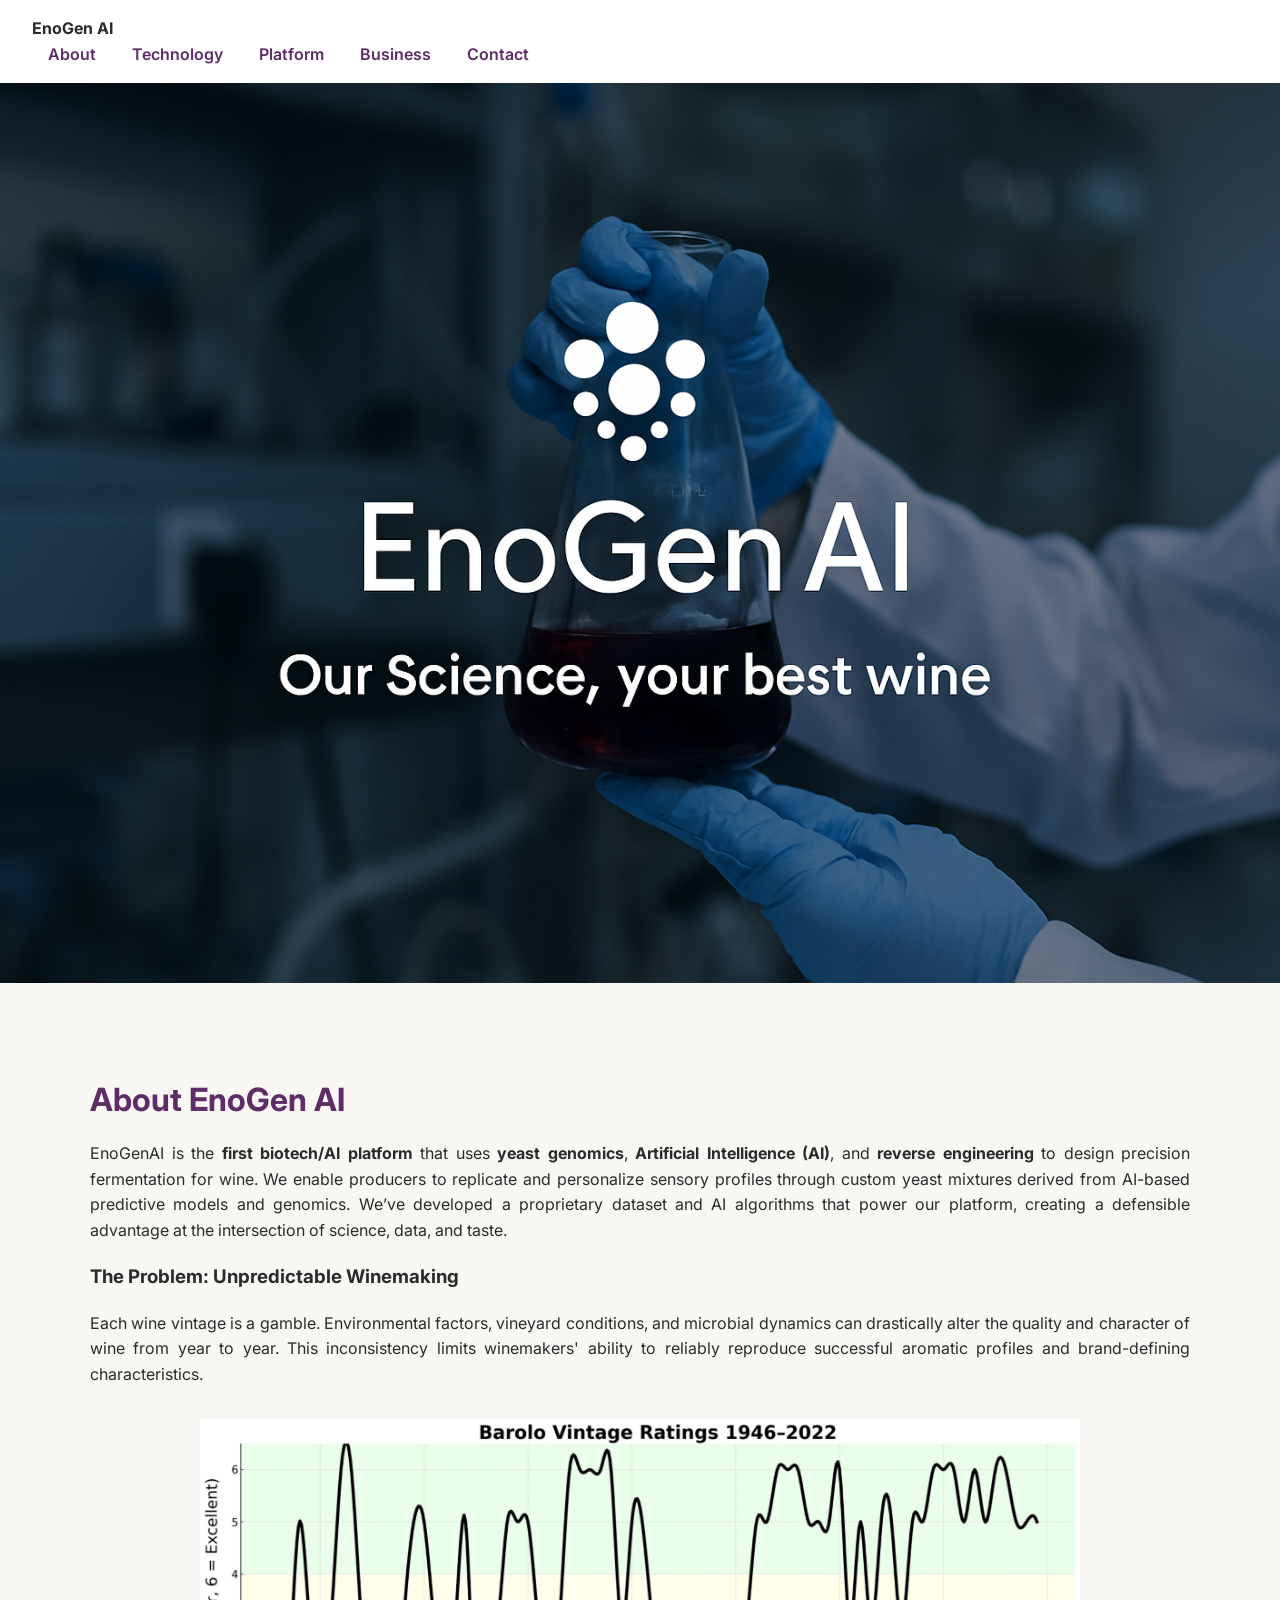
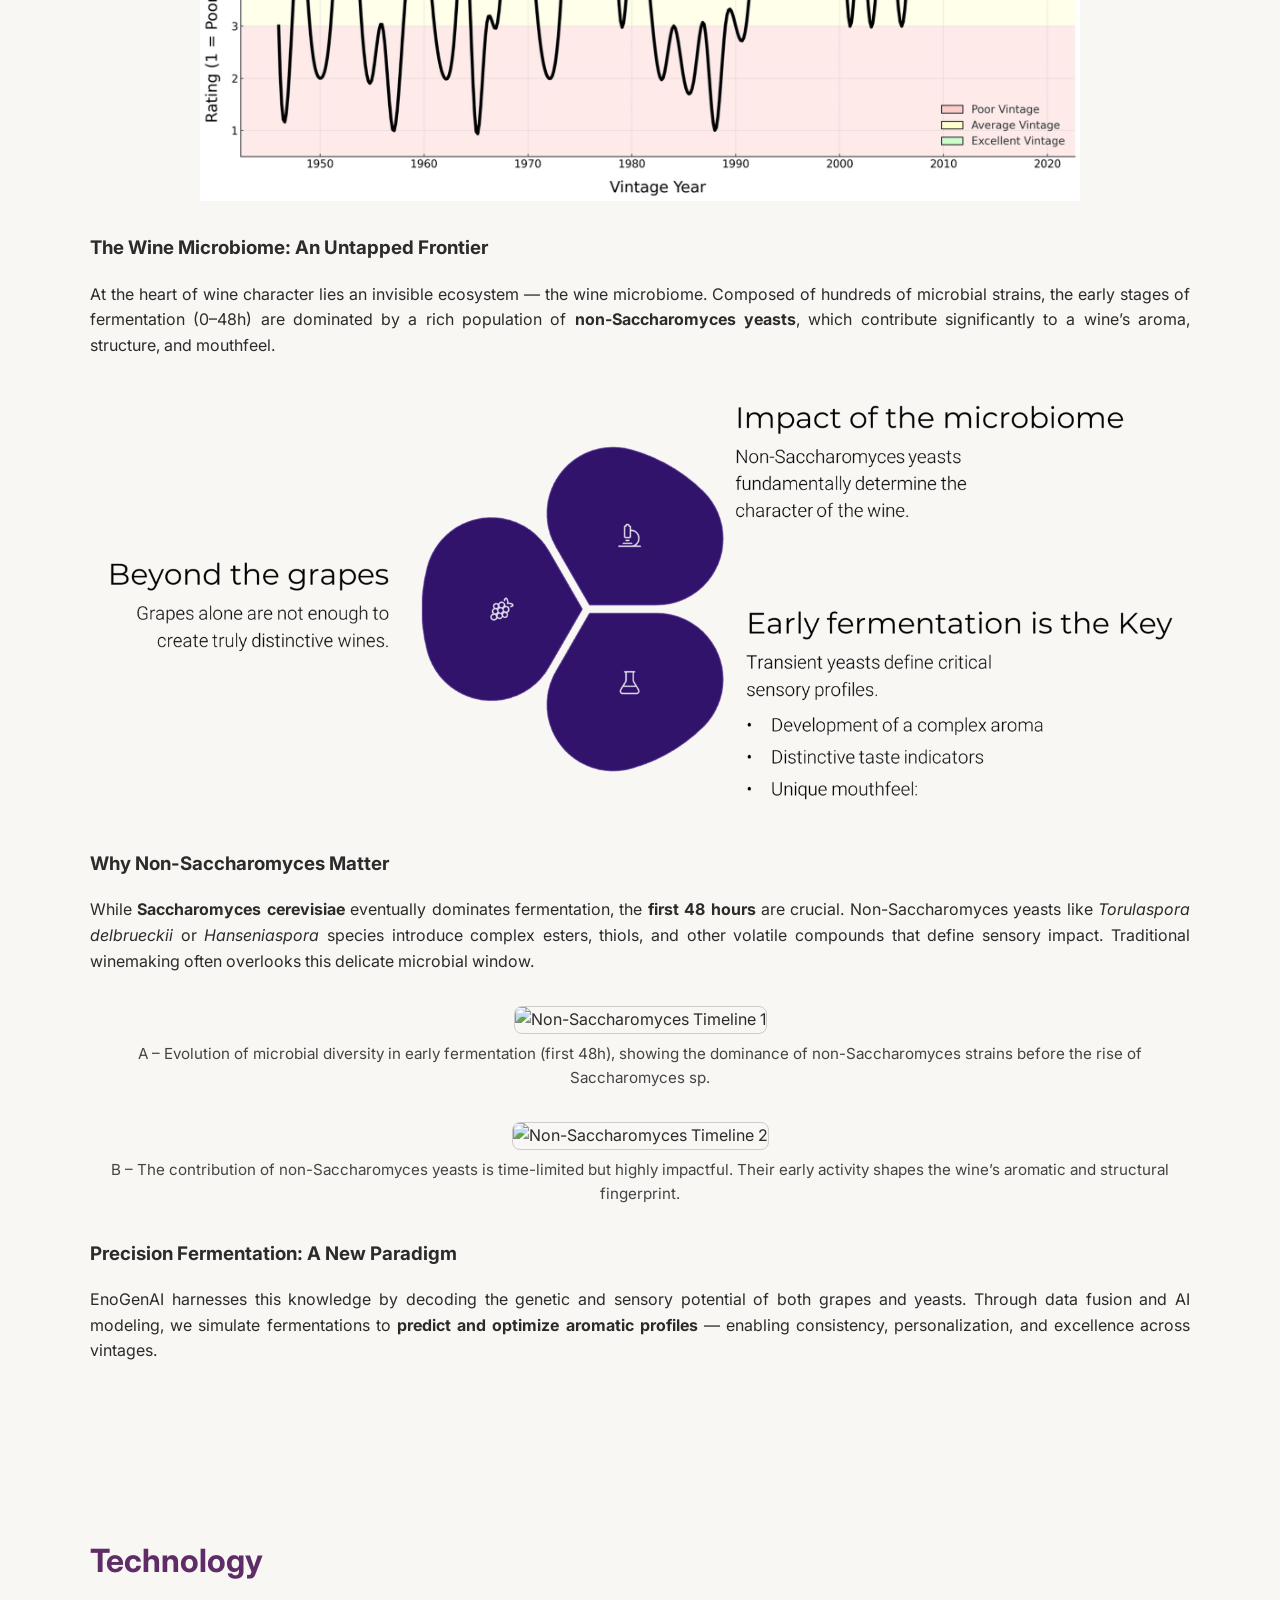
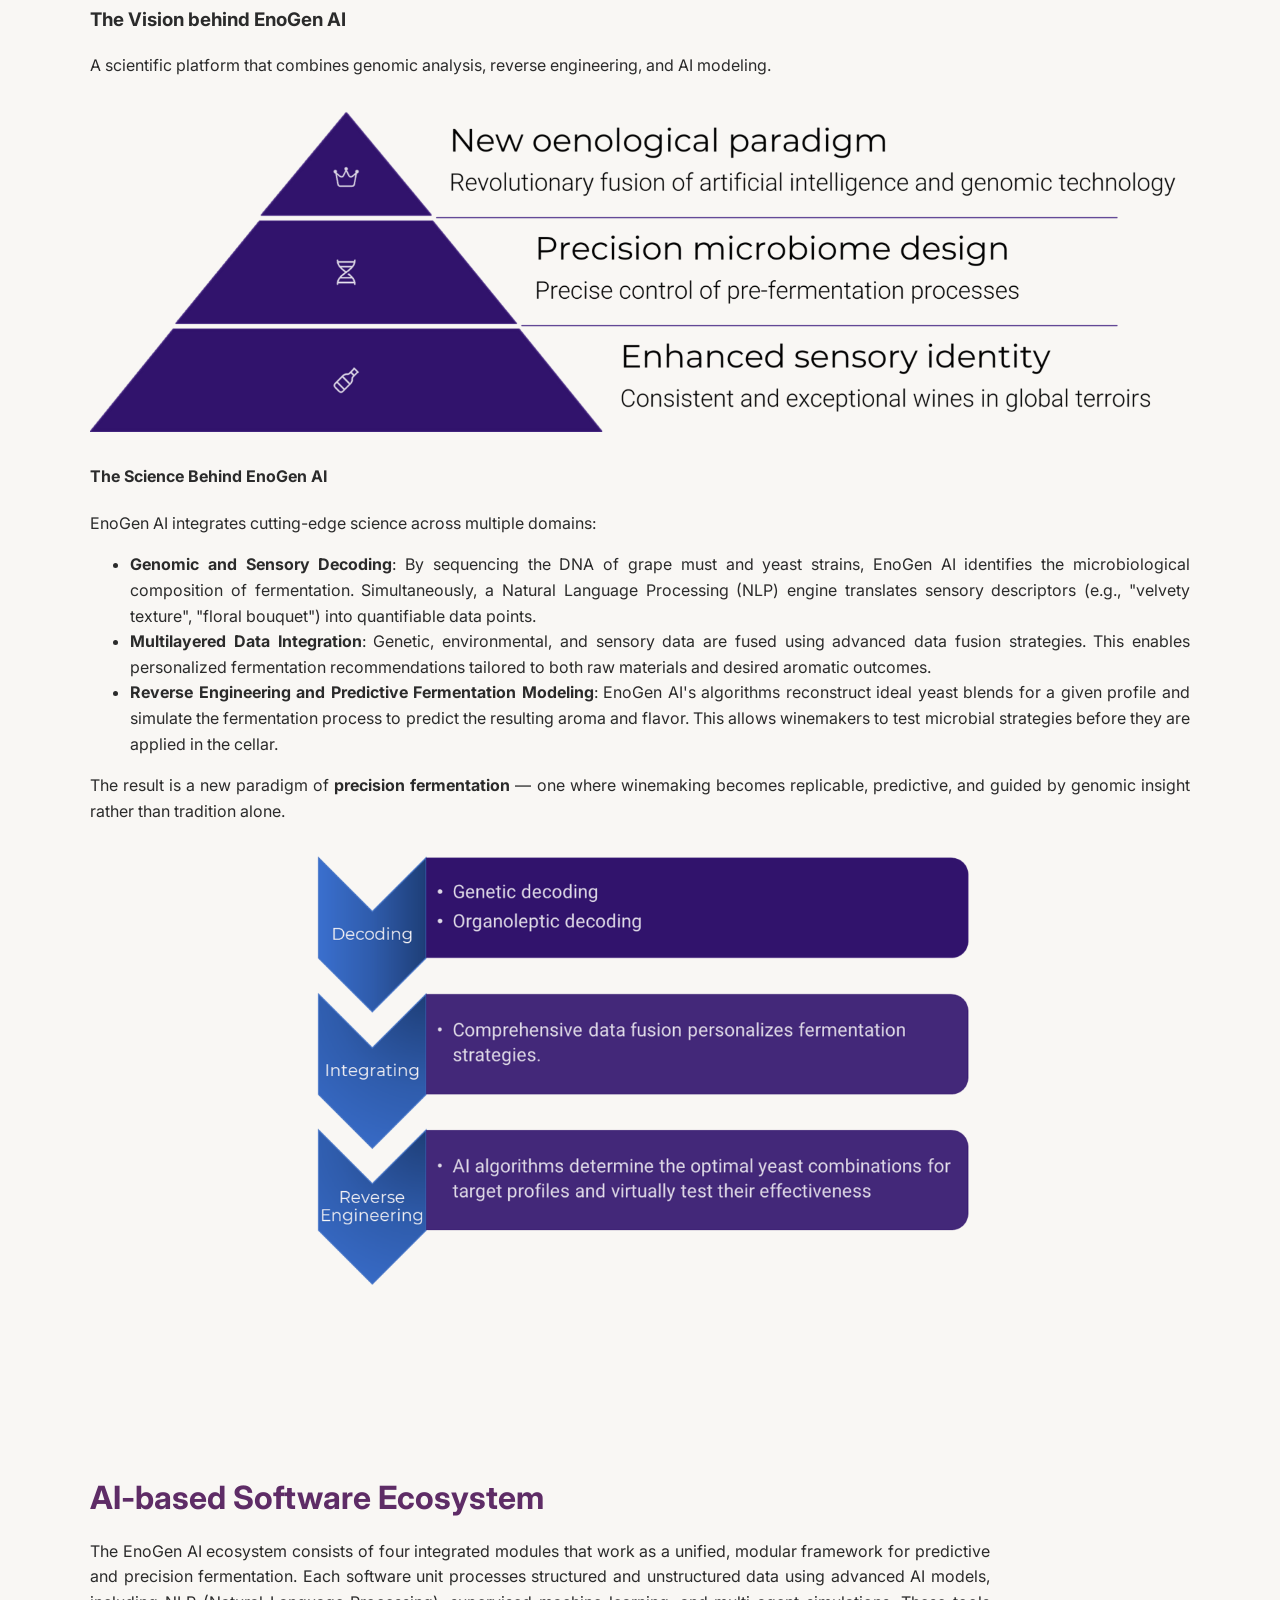
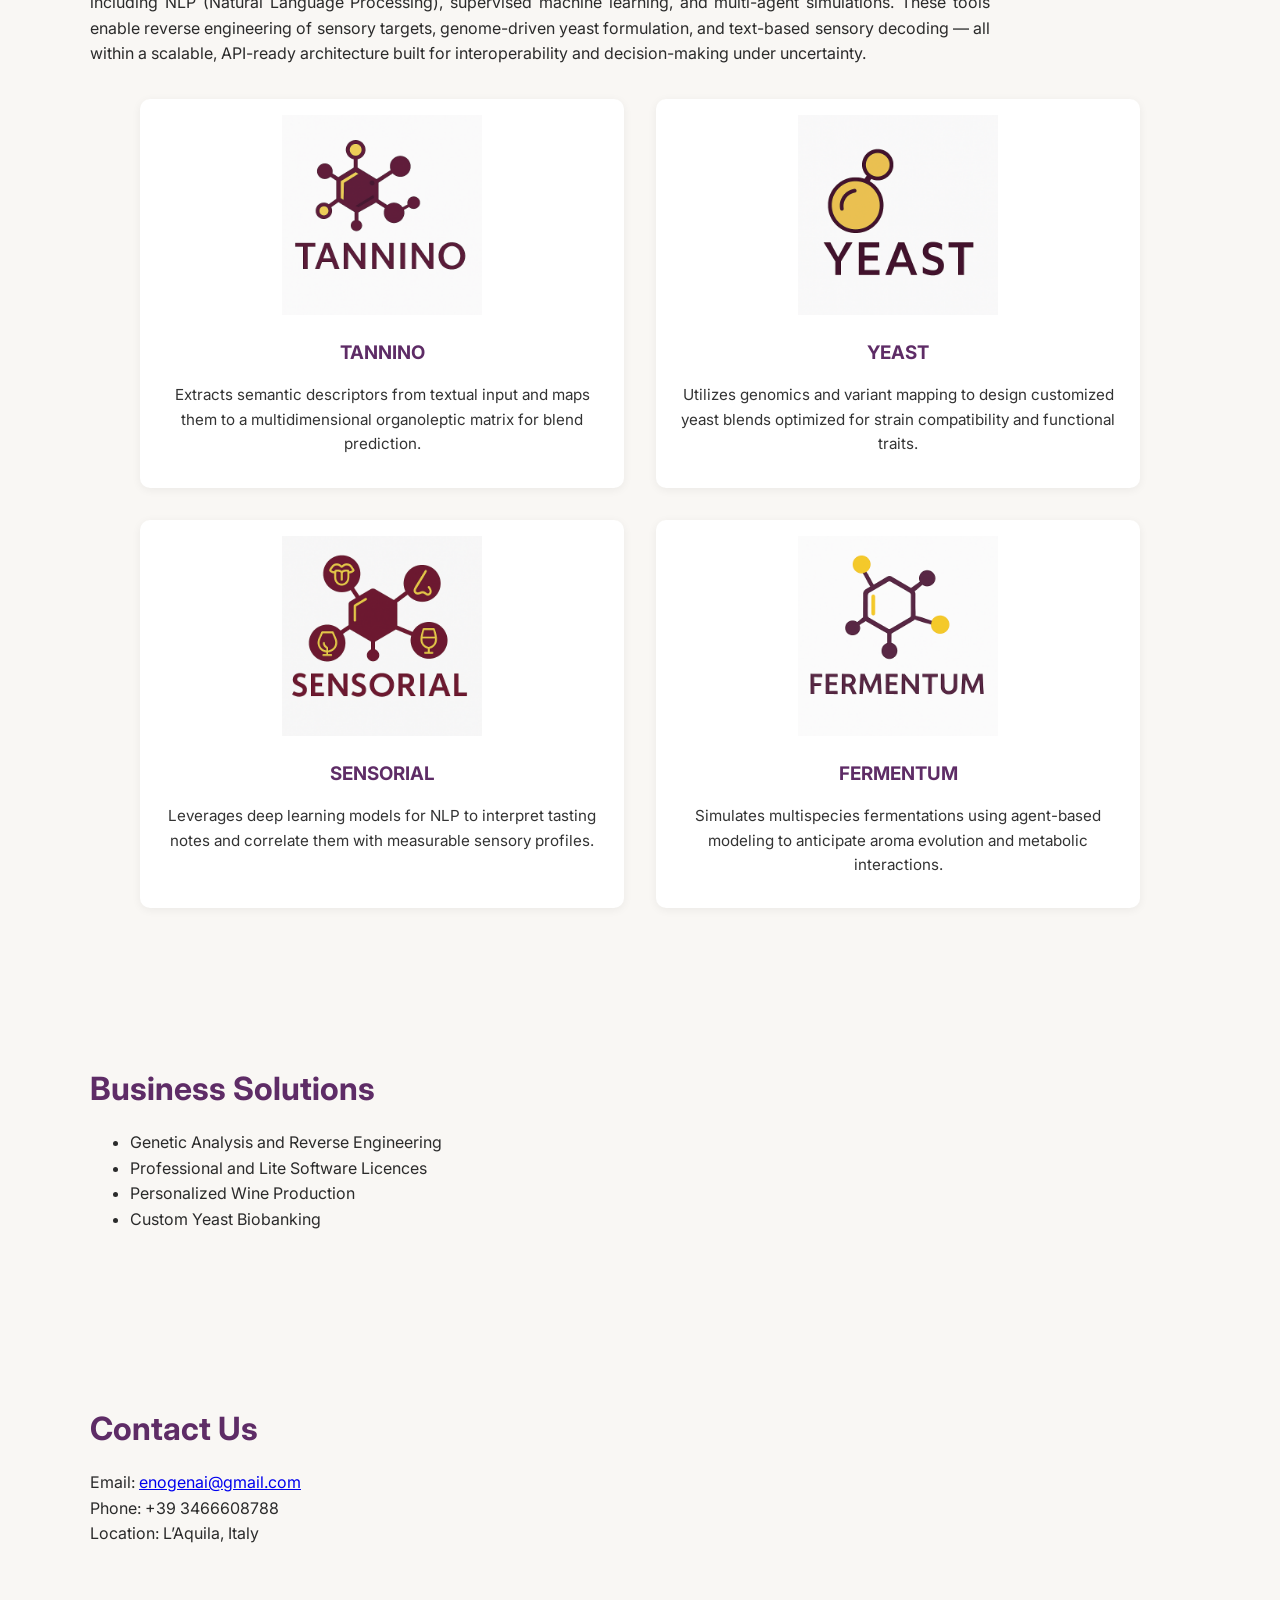
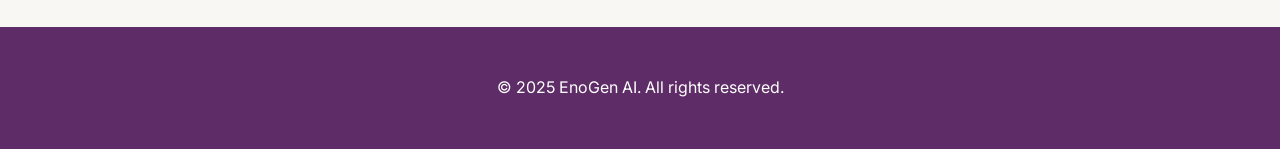
==== index.html @ c8989ac8 "Update index.html" ====
<!DOCTYPE html>
<html lang="en">
<head>
  <meta charset="UTF-8" />
  <meta name="viewport" content="width=device-width, initial-scale=1.0"/>
  <title>EnoGen AI</title>
  <link href="https://fonts.googleapis.com/css2?family=Inter:wght@400;600;800&display=swap" rel="stylesheet">
  <style>
    html {
      scroll-behavior: smooth;
    }
    body {
      font-family: 'Inter', sans-serif;
      margin: 0;
      background: #f9f7f4;
      color: #2b2b2b;
      line-height: 1.6;
    }
    nav {
      background: #fff;
      padding: 1rem 2rem;
      display: flex;
      justify-content: space-between;
      flex-wrap: wrap;
      box-shadow: 0 2px 8px rgba(0,0,0,0.05);
      position: sticky;
      top: 0;
      z-index: 1000;
    }
    nav a {
      text-decoration: none;
      color: #5e2c66;
      margin: 0 1rem;
      font-weight: 600;
    }
    header {
      background: url('hero-enogen.jpg') center/cover no-repeat;
      height: 100vh;
      width: 100%;
    }
    section {
      padding: 4rem 2rem;
      max-width: 1100px;
      margin: 0 auto;
      text-align: justify;
    }
    section h2 {
      font-size: 2rem;
      margin-bottom: 1rem;
      color: #5e2c66;
    }
    footer {
      background: #5e2c66;
      color: #fff;
      padding: 2rem;
      text-align: center;
    }
    figure img:hover {
      transform: scale(1.02);
      transition: transform 0.3s ease;
      box-shadow: 0 0 12px rgba(0,0,0,0.1);
    }
    .module-card {
      padding: 1rem;
      background: #fff;
      border-radius: 10px;
      box-shadow: 0 2px 10px rgba(0,0,0,0.06);
    }
    .module-card h3 {
      margin: 0.5rem 0;
      color: #5e2c66;
    }
    .module-card p {
      font-size: 0.95rem;
      color: #333;
    }

    @media screen and (max-width: 768px) {
      nav {
        flex-direction: column;
        align-items: flex-start;
      }
      nav div {
        margin-bottom: 0.5rem;
      }
      nav a {
        display: inline-block;
        margin: 0.5rem 0.25rem;
      }
      header {
        height: 50vh !important;
        background-position: center;
      }
      section {
        padding: 2rem 1rem;
      }
      section h2 {
        font-size: 1.5rem;
      }
      .module-card img {
        width: 140px !important;
      }
      .module-card p {
        font-size: 0.9rem;
      }
    }
#menu-toggle {
  display: none;
  font-size: 1.5rem;
  background: none;
  border: none;
  cursor: pointer;
  color: #5e2c66;
}
@media screen and (max-width: 768px) {
  #menu-toggle {
    display: block;
  }
  #menu-links {
    display: none;
    flex-direction: column;
    width: 100%;
  }
  #menu-links a {
    margin: 0.5rem 0;
    padding: 0.5rem;
    text-align: right;
  }
}

</style>
</head>
<body>
  
<nav>
  <div style="display: flex; justify-content: space-between; align-items: center; width: 100%;">
    <strong>EnoGen AI</strong>
  </div>
  <div id="menu-links" class="nav-links">
    <a href="#about">About</a>
    <a href="#technology">Technology</a>
    <a href="#modules">Platform</a>
    <a href="#business">Business</a>
    <a href="#contact">Contact</a>
  </div>
  <button id="menu-toggle" aria-label="Toggle Menu">☰</button>
</nav>


  <header></header>
  <section id="about">
    <h2>About EnoGen AI</h2>
    <p>EnoGenAI is the <strong>first biotech/AI platform</strong> that uses <strong>yeast genomics</strong>, <strong>Artificial Intelligence (AI)</strong>, and <strong>reverse engineering</strong> to design precision fermentation for wine. We enable producers to replicate and personalize sensory profiles through custom yeast mixtures derived from AI-based predictive models and genomics. We’ve developed a proprietary dataset and AI algorithms that power our platform, creating a defensible advantage at the intersection of science, data, and taste.</p>

    <h3>The Problem: Unpredictable Winemaking</h3>
    <p>Each wine vintage is a gamble. Environmental factors, vineyard conditions, and microbial dynamics can drastically alter the quality and character of wine from year to year. This inconsistency limits winemakers' ability to reliably reproduce successful aromatic profiles and brand-defining characteristics.</p>
    <img src="barolo.png" alt="Barolo Vintage Ratings" style="max-width:80%; margin:2rem auto; display:block;">

    <h3>The Wine Microbiome: An Untapped Frontier</h3>
    <p>At the heart of wine character lies an invisible ecosystem — the wine microbiome. Composed of hundreds of microbial strains, the early stages of fermentation (0–48h) are dominated by a rich population of <strong>non-Saccharomyces yeasts</strong>, which contribute significantly to a wine’s aroma, structure, and mouthfeel.</p>
    <img src="microbiome.png" alt="Microbiome Components" style="max-width:100%; margin:2rem auto; display:block;">

    <h3>Why Non-Saccharomyces Matter</h3>
    <p>While <strong style="font-size: 1rem;">Saccharomyces cerevisiae</strong> eventually dominates fermentation, the <strong style="font-size: 1rem;">first 48 hours</strong> are crucial. Non-Saccharomyces yeasts like <em>Torulaspora delbrueckii</em> or <em>Hanseniaspora</em> species introduce complex esters, thiols, and other volatile compounds that define sensory impact. Traditional winemaking often overlooks this delicate microbial window.</p>

    <figure style="text-align:center; margin:2rem auto;">
      <img src="non sacc_1.png" alt="Non-Saccharomyces Timeline 1" style="max-width:100%; border: 1px solid #ccc; border-radius: 8px; cursor: pointer;" title="Click to explore microbial evolution in the first 48h of fermentation">
      <figcaption style="font-size: 0.95rem; color: #444; margin-top: 0.5rem;">
        A – Evolution of microbial diversity in early fermentation (first 48h), showing the dominance of non-Saccharomyces strains before the rise of Saccharomyces sp.
      </figcaption>
    </figure>

    <figure style="text-align:center; margin:2rem auto;">
      <img src="non sacc_2.png" alt="Non-Saccharomyces Timeline 2" style="max-width:75%; border: 1px solid #ccc; border-radius: 8px; cursor: pointer;" title="Non-Saccharomyces strains shape aroma during early fermentation">
      <figcaption style="font-size: 0.95rem; color: #444; margin-top: 0.5rem;">
        B – The contribution of non-Saccharomyces yeasts is time-limited but highly impactful. Their early activity shapes the wine’s aromatic and structural fingerprint.
      </figcaption>
    </figure>

    <h3>Precision Fermentation: A New Paradigm</h3>
    <p>EnoGenAI harnesses this knowledge by decoding the genetic and sensory potential of both grapes and yeasts. Through data fusion and AI modeling, we simulate fermentations to <strong>predict and optimize aromatic profiles</strong> — enabling consistency, personalization, and excellence across vintages.</p>
  </section>
  <section id="technology">
    <h2>Technology</h2>

    <h3>The Vision behind EnoGen AI</h3>
    <p>A scientific platform that combines genomic analysis, reverse engineering, and AI modeling.</p>
    <img src="vision.png" alt="EnoGen Vision Pyramid" style="display:block; margin:2rem auto; max-width:100%;">

    <h4>The Science Behind EnoGen AI</h4>
    <p>EnoGen AI integrates cutting-edge science across multiple domains:</p>
    <ul>
      <li><strong>Genomic and Sensory Decoding</strong>: By sequencing the DNA of grape must and yeast strains, EnoGen AI identifies the microbiological composition of fermentation. Simultaneously, a Natural Language Processing (NLP) engine translates sensory descriptors (e.g., "velvety texture", "floral bouquet") into quantifiable data points.</li>
      <li><strong>Multilayered Data Integration</strong>: Genetic, environmental, and sensory data are fused using advanced data fusion strategies. This enables personalized fermentation recommendations tailored to both raw materials and desired aromatic outcomes.</li>
      <li><strong>Reverse Engineering and Predictive Fermentation Modeling</strong>: EnoGen AI's algorithms reconstruct ideal yeast blends for a given profile and simulate the fermentation process to predict the resulting aroma and flavor. This allows winemakers to test microbial strategies before they are applied in the cellar.</li>
    </ul>
    <p>The result is a new paradigm of <strong>precision fermentation</strong> — one where winemaking becomes replicable, predictive, and guided by genomic insight rather than tradition alone.</p>
    <img src="science.png" alt="EnoGen AI Science Flow" style="display:block; margin:2rem auto; max-width:60%;">
  </section>
  <section id="modules">
    <h2>AI-based Software Ecosystem</h2>

    <p style="max-width:900px; margin-bottom: 2rem;">
      The EnoGen AI ecosystem consists of four integrated modules that work as a unified, modular framework for predictive and precision fermentation.
      Each software unit processes structured and unstructured data using advanced AI models, including NLP (Natural Language Processing), supervised machine learning,
      and multi-agent simulations. These tools enable reverse engineering of sensory targets, genome-driven yeast formulation, and text-based sensory decoding —
      all within a scalable, API-ready architecture built for interoperability and decision-making under uncertainty.
    </p>

    <div style="display: grid; grid-template-columns: repeat(2, 1fr); gap: 2rem; max-width: 1000px; margin: 0 auto; text-align: center;">
      <div class="module-card">
        <img src="tannino_logo_2.png" alt="Tannino Logo" style="width: 200px; margin-bottom: 0.5rem;">
        <h3>TANNINO</h3>
        <p>Extracts semantic descriptors from textual input and maps them to a multidimensional organoleptic matrix for blend prediction.</p>
      </div>

      <div class="module-card">
        <img src="logo_yeast_chiaro.png" alt="Yeast Logo" style="width: 200px; margin-bottom: 0.5rem;">
        <h3>YEAST</h3>
        <p>Utilizes genomics and variant mapping to design customized yeast blends optimized for strain compatibility and functional traits.</p>
      </div>

      <div class="module-card">
        <img src="Logo_Sensorial.png" alt="Sensorial Logo" style="width: 200px; margin-bottom: 0.5rem;">
        <h3>SENSORIAL</h3>
        <p>Leverages deep learning models for NLP to interpret tasting notes and correlate them with measurable sensory profiles.</p>
      </div>

      <div class="module-card">
        <img src="Logo fermentum.png" alt="Fermentum Logo" style="width: 200px; margin-bottom: 0.5rem;">
        <h3>FERMENTUM</h3>
        <p>Simulates multispecies fermentations using agent-based modeling to anticipate aroma evolution and metabolic interactions.</p>
      </div>
    </div>
  </section>

  <section id="business" style="max-width: 1100px; margin: 0 auto;">
    <h2>Business Solutions</h2>
    <ul>
      <li>Genetic Analysis and Reverse Engineering</li>
      <li>Professional and Lite Software Licences</li>
      <li>Personalized Wine Production</li>
      <li>Custom Yeast Biobanking</li>
    </ul>
  </section>
  <section id="contact" style="max-width: 1100px; margin: 0 auto;">
    <h2>Contact Us</h2>
    <p>
      Email: <a href="mailto:enogenai@gmail.com">enogenai@gmail.com</a><br>
      Phone: +39 3466608788<br>
      Location: L’Aquila, Italy
    </p>
  </section>
  <footer>
    <p>&copy; 2025 EnoGen AI. All rights reserved.</p>
  </footer>

<script>
  document.addEventListener('DOMContentLoaded', function() {
    const toggle = document.getElementById('menu-toggle');
    const links = document.getElementById('menu-links');
    toggle.addEventListener('click', function() {
      links.style.display = (links.style.display === 'block') ? 'none' : 'block';
    });
  });
</script>

</body>
</html>
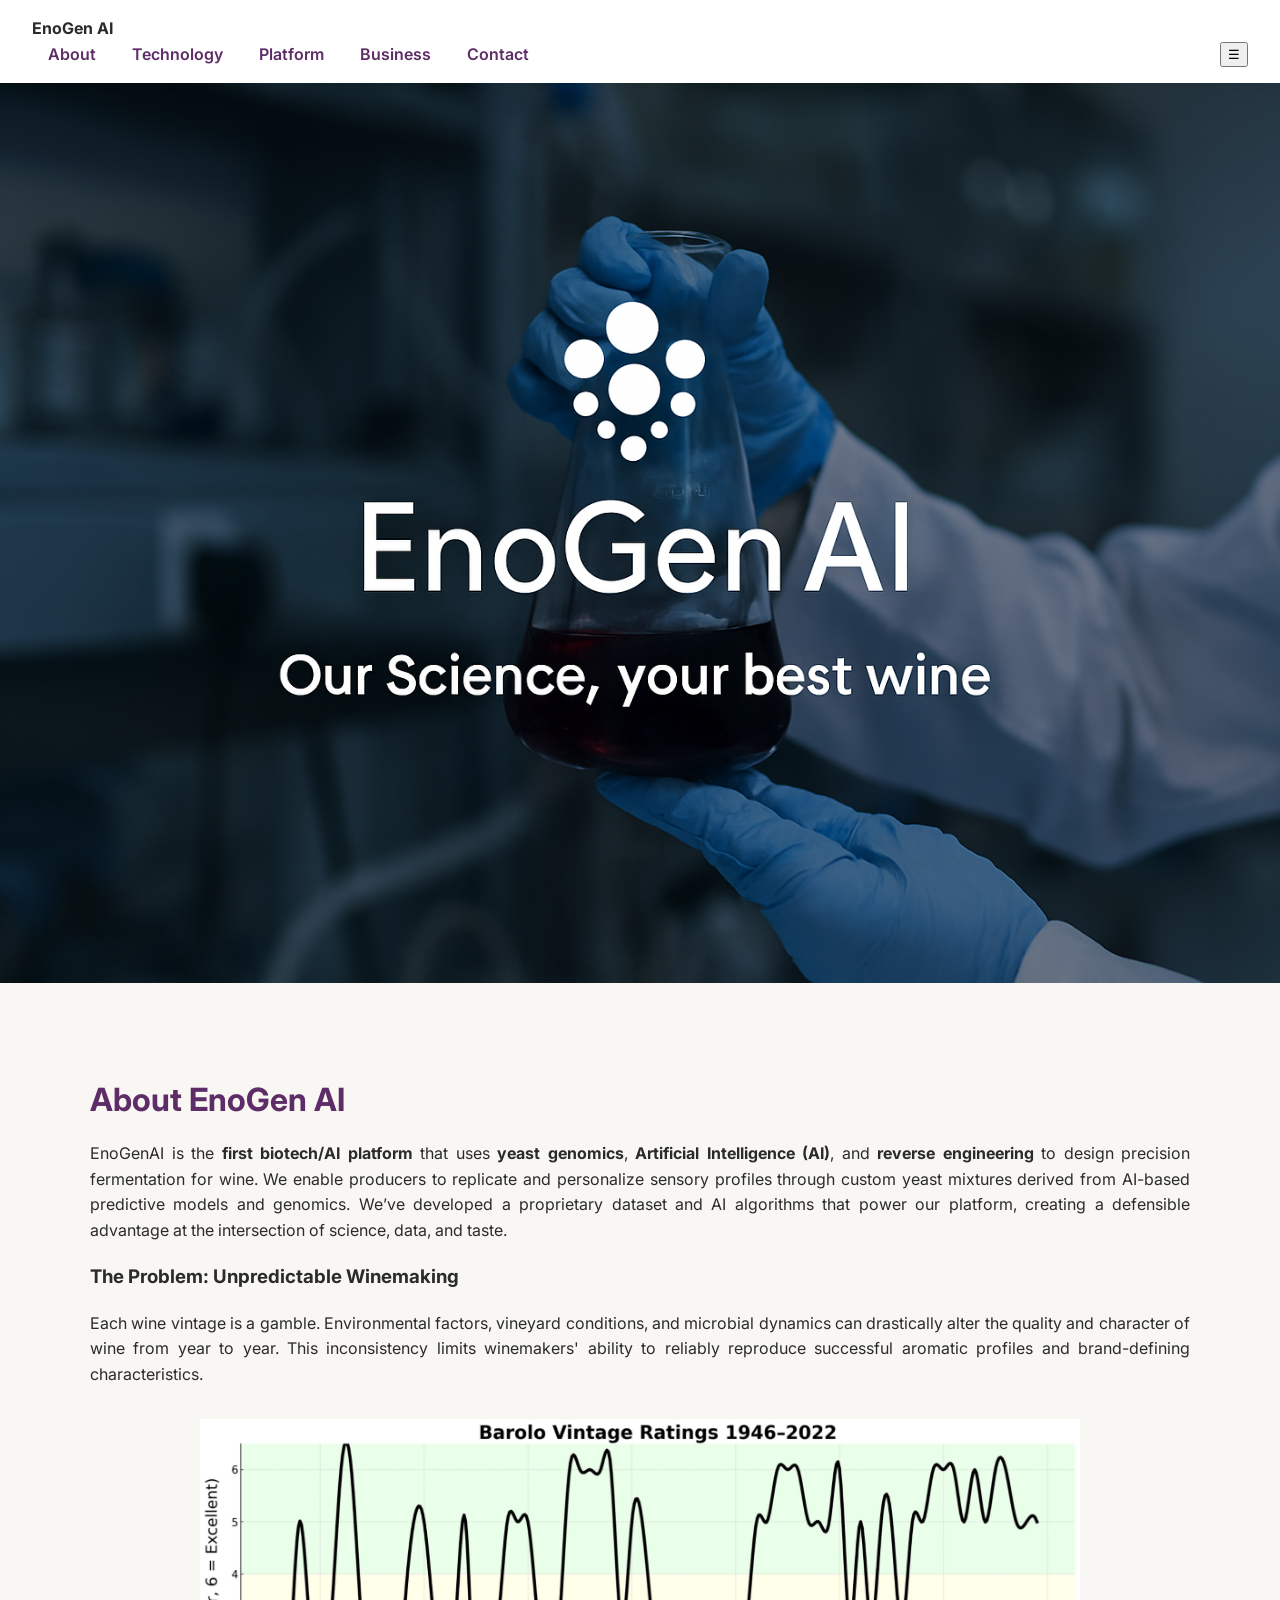
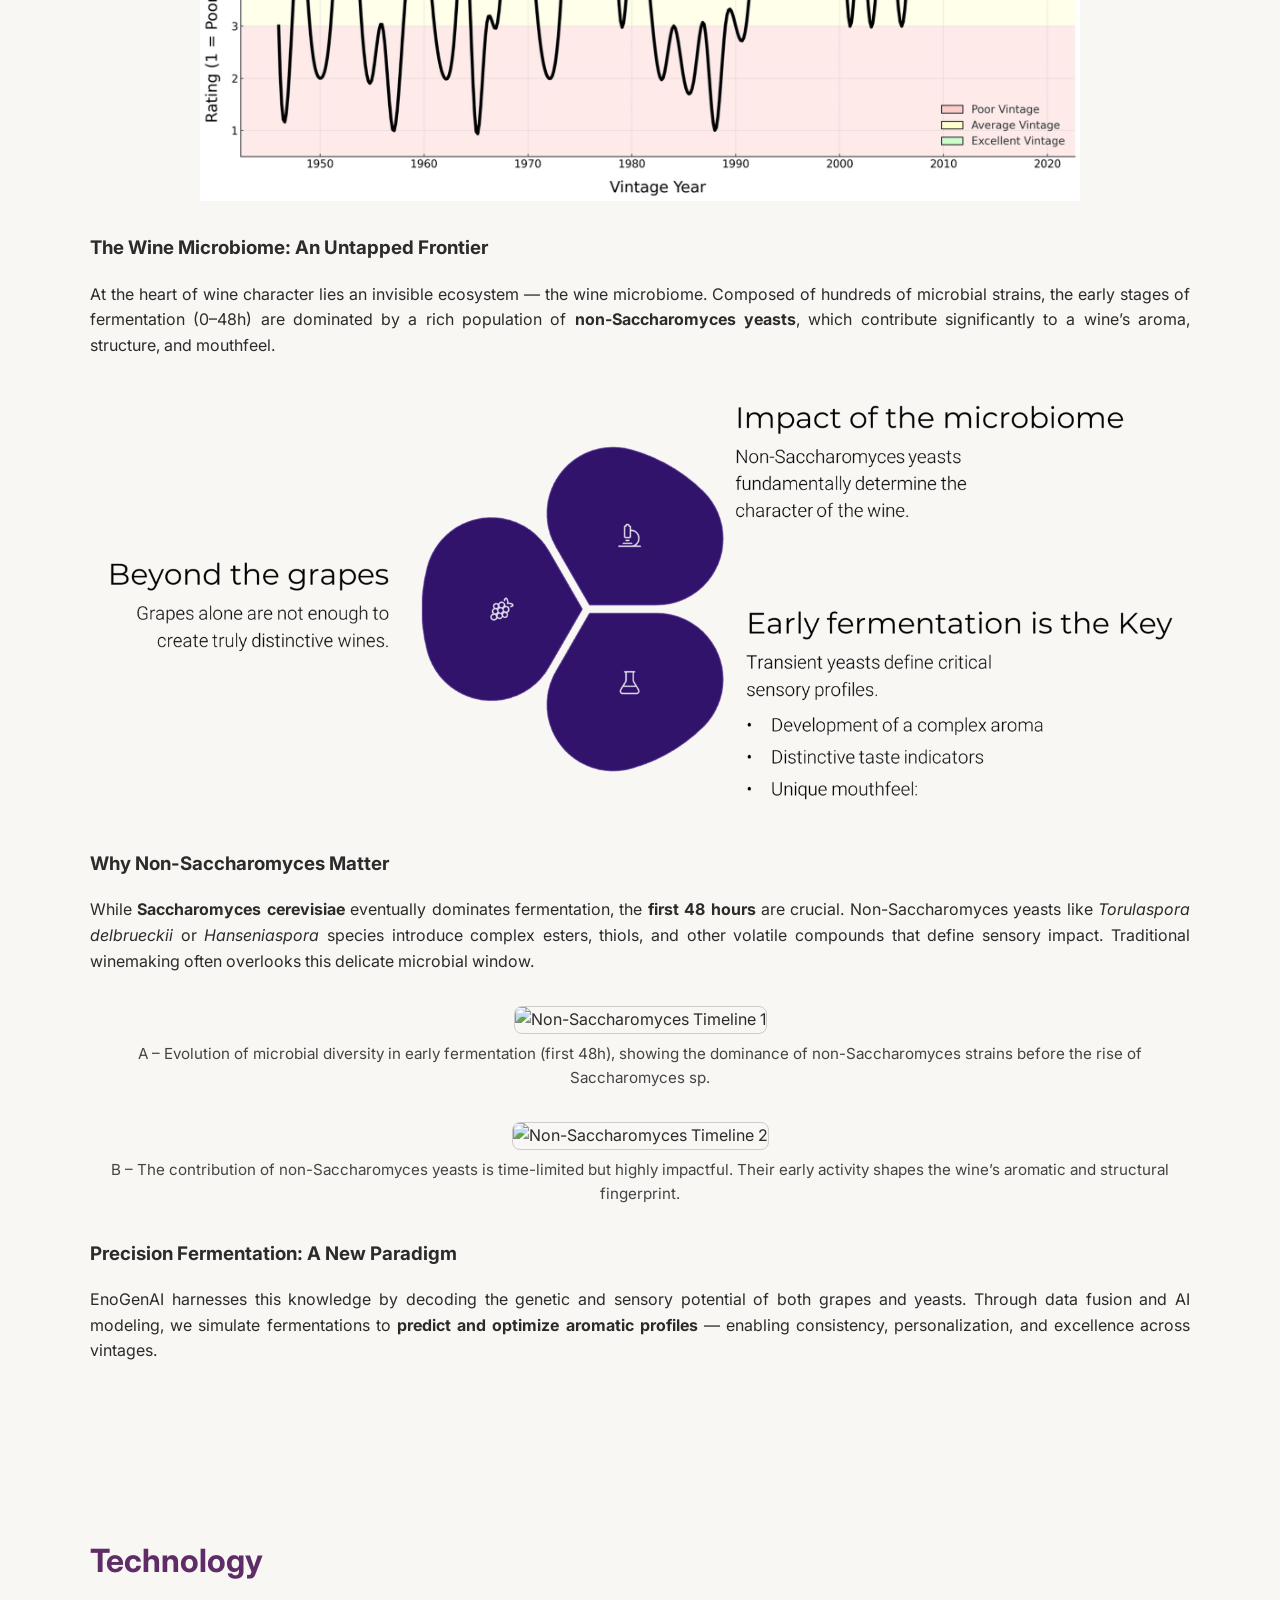
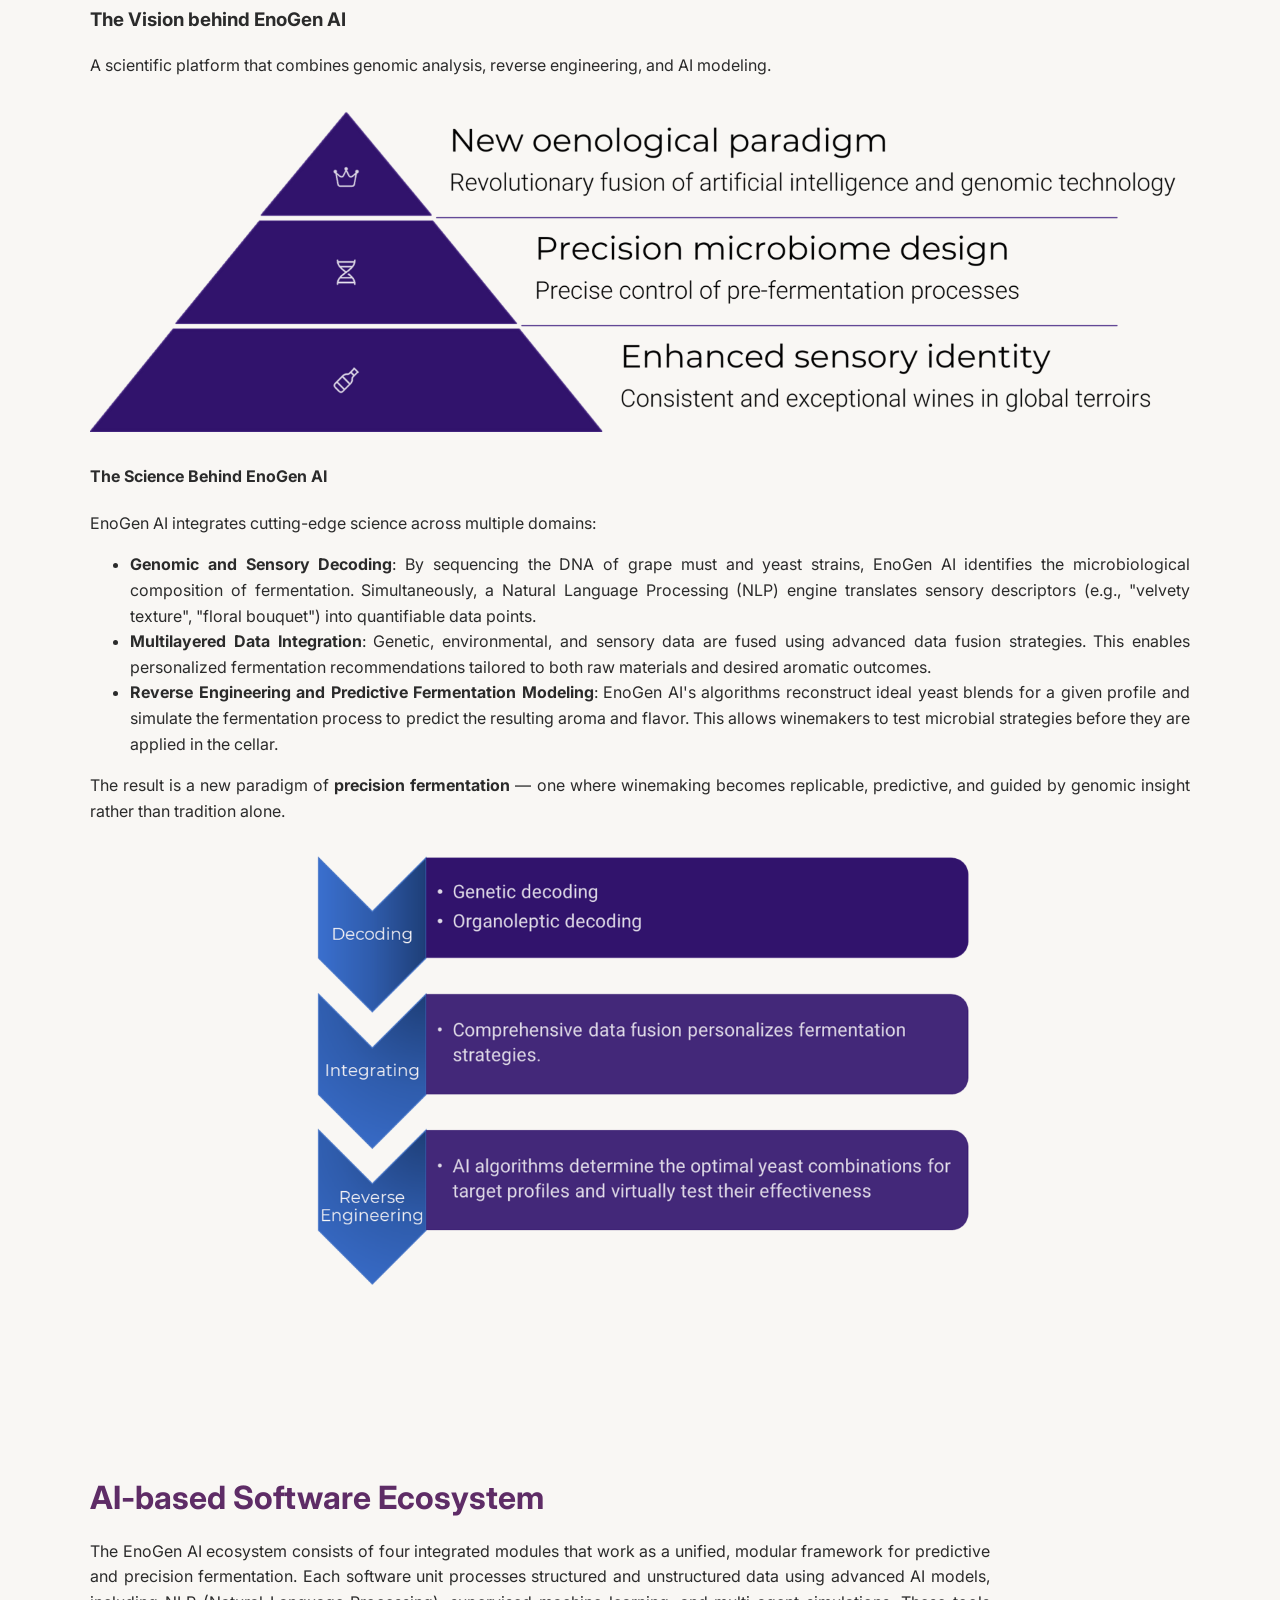
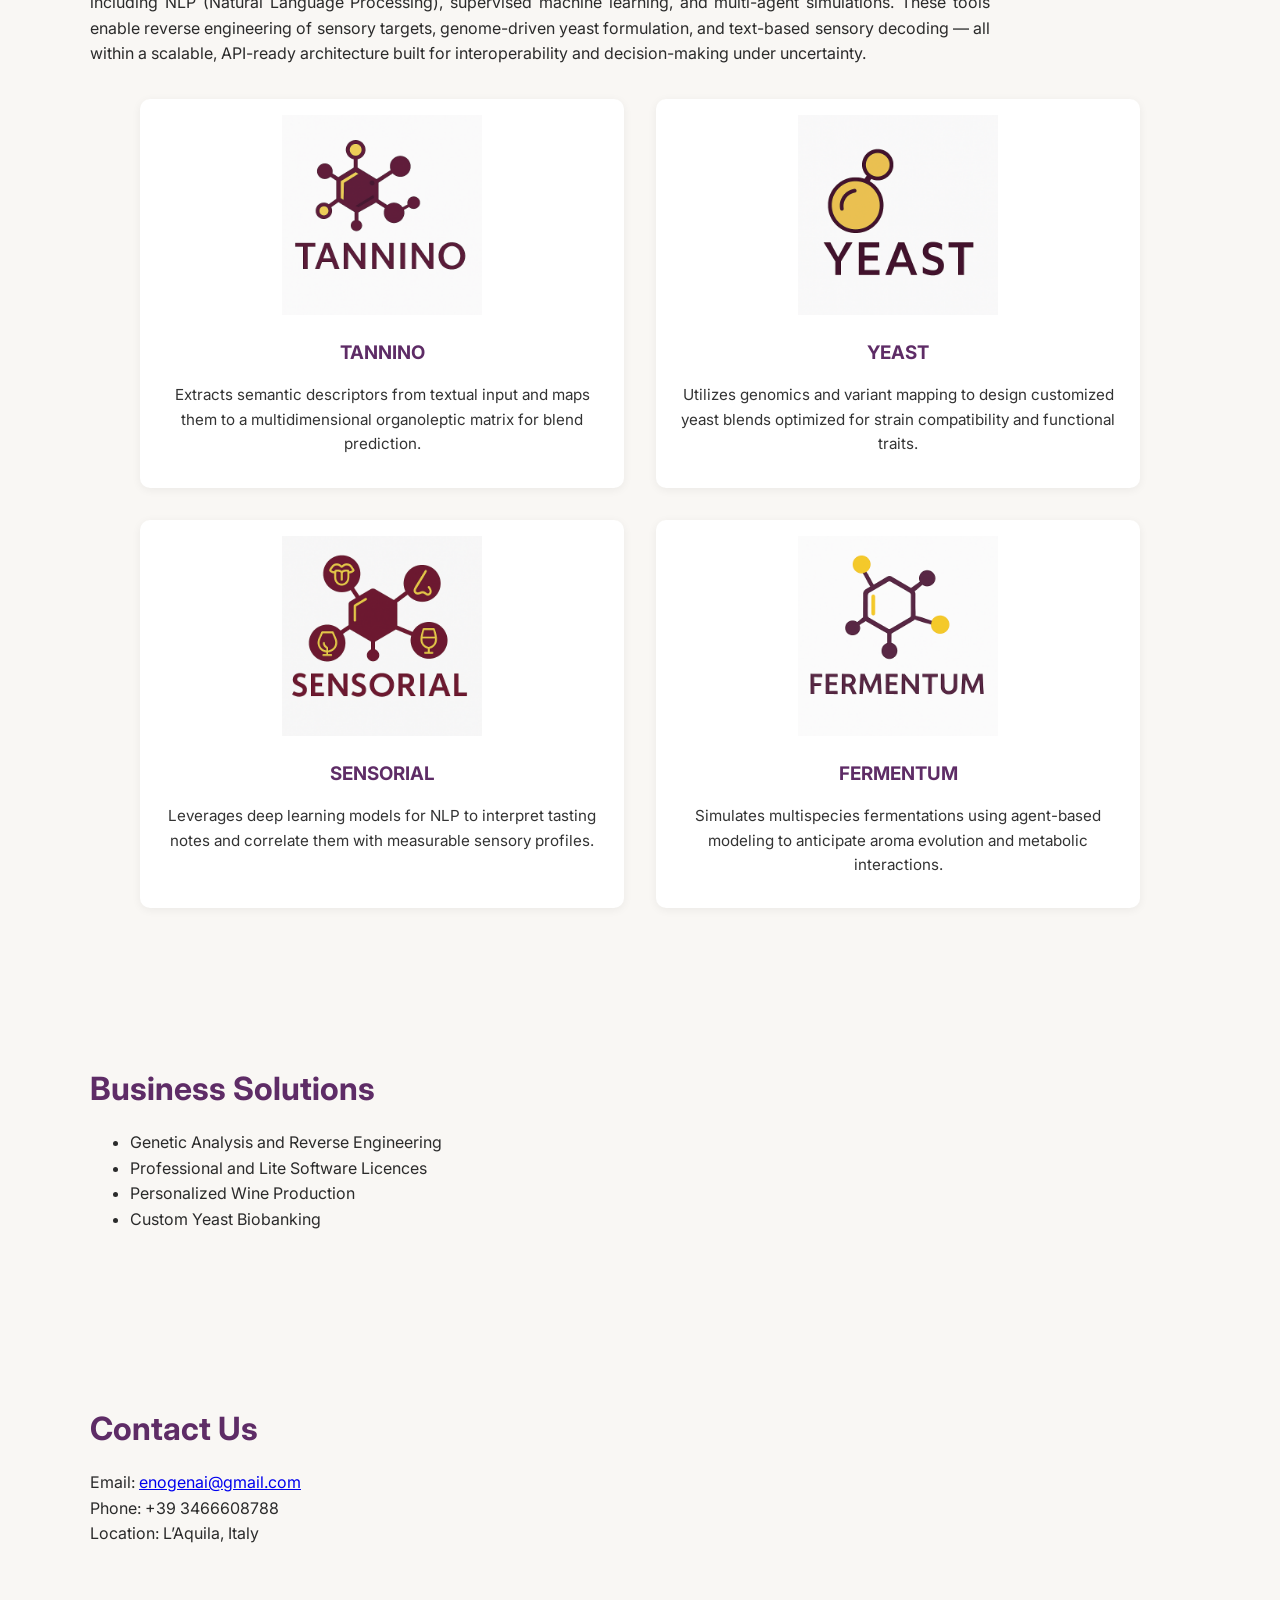
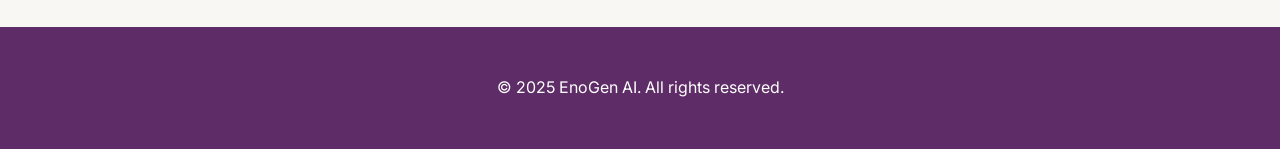
==== commit 27e8c74b: "Update index.html" ====
--- a/index.html
+++ b/index.html
@@ -73,8 +73,7 @@
     .module-card p {
       font-size: 0.95rem;
       color: #333;
-    }
-
+   
     @media screen and (max-width: 768px) {
       nav {
         flex-direction: column;
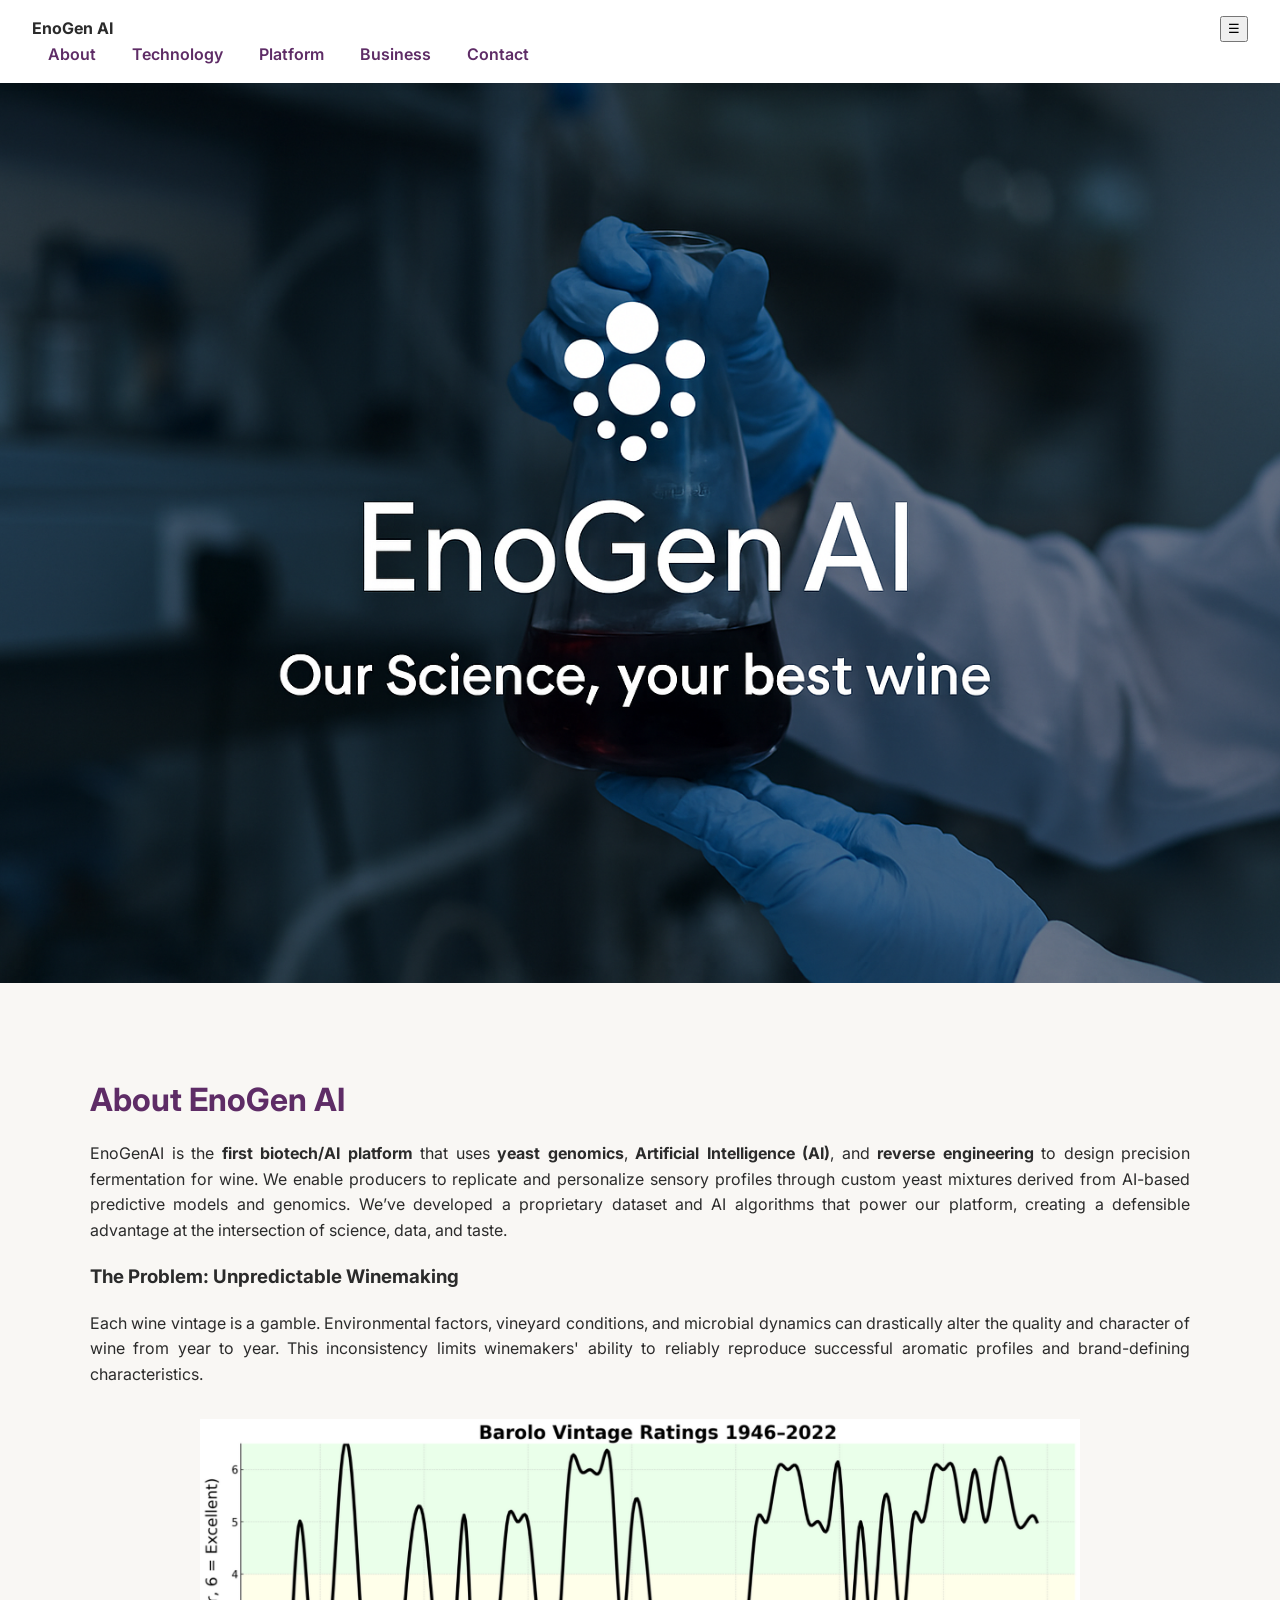
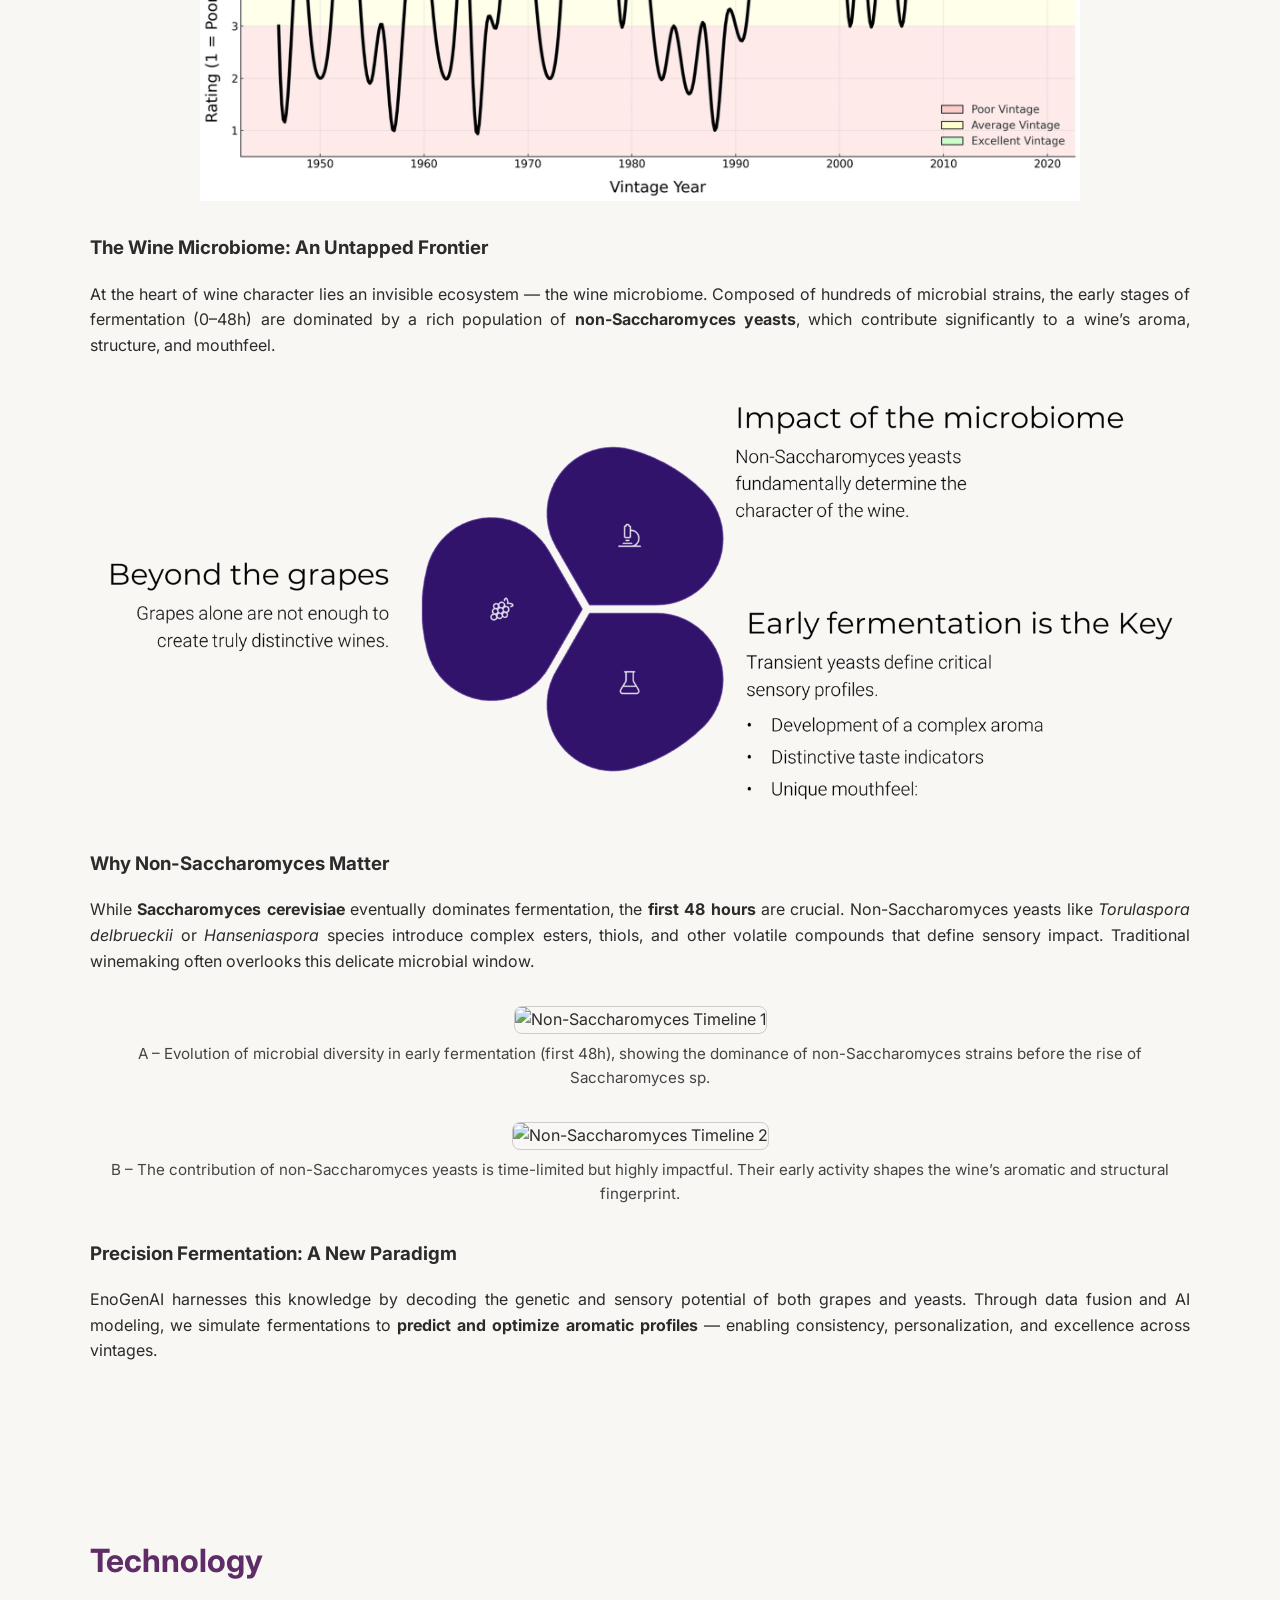
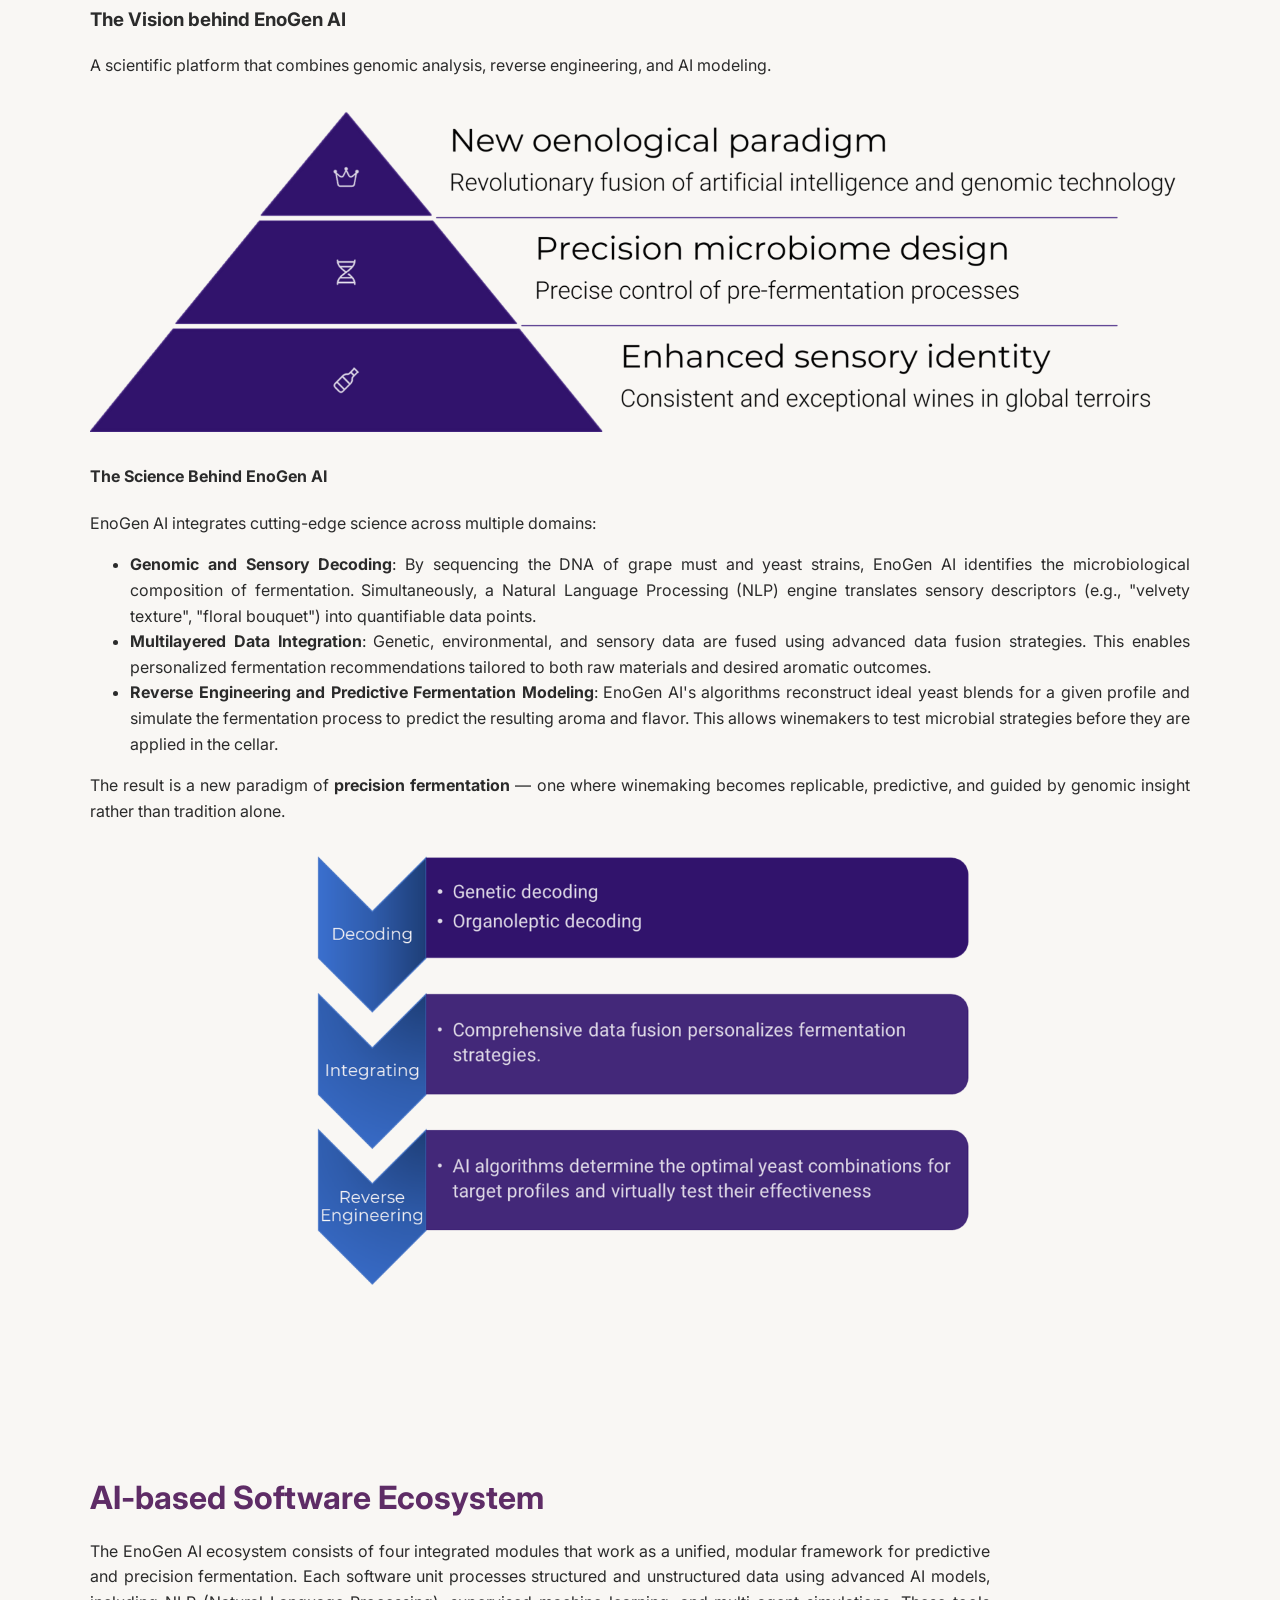
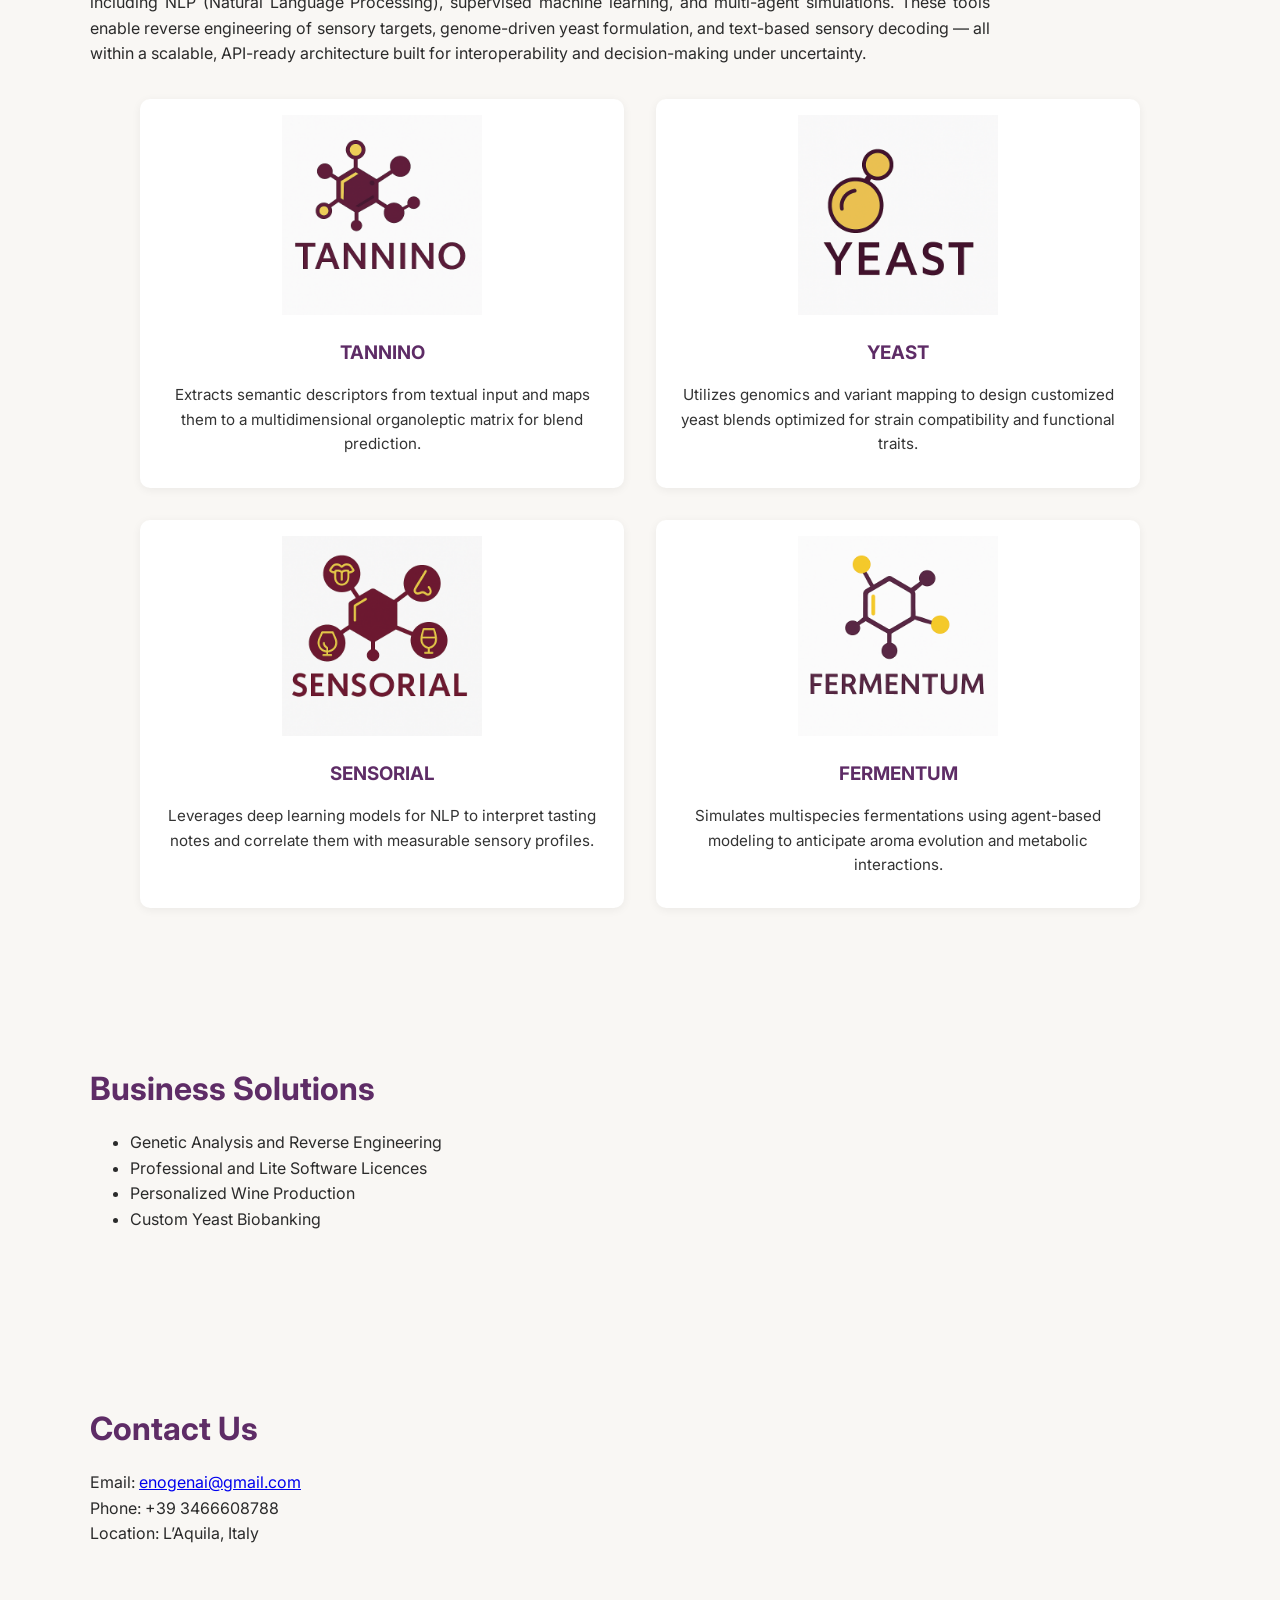
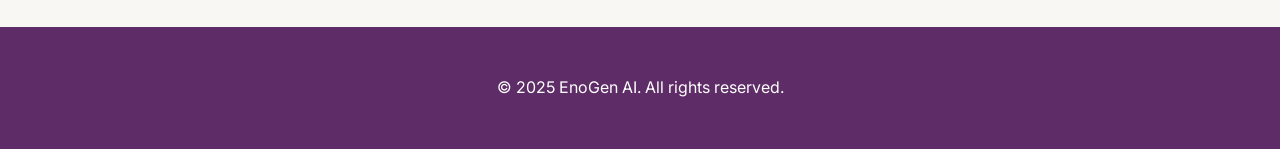
==== commit 670aa1b1: "Update index.html" ====
--- a/index.html
+++ b/index.html
@@ -132,17 +132,17 @@
 <body>
   
 <nav>
-  <div style="display: flex; justify-content: space-between; align-items: center; width: 100%;">
+  <div style="display: flex; justify-content: space-between; align-items: right; width: 100%;">
     <strong>EnoGen AI</strong>
+    <button id="menu-toggle" aria-label="Toggle Menu">☰</button>
   </div>
-  <div id="menu-links" class="nav-links">
+  <div id="menu-links" class="nav-links";align-items: right>
     <a href="#about">About</a>
     <a href="#technology">Technology</a>
     <a href="#modules">Platform</a>
     <a href="#business">Business</a>
     <a href="#contact">Contact</a>
   </div>
-  <button id="menu-toggle" aria-label="Toggle Menu">☰</button>
 </nav>
 
 
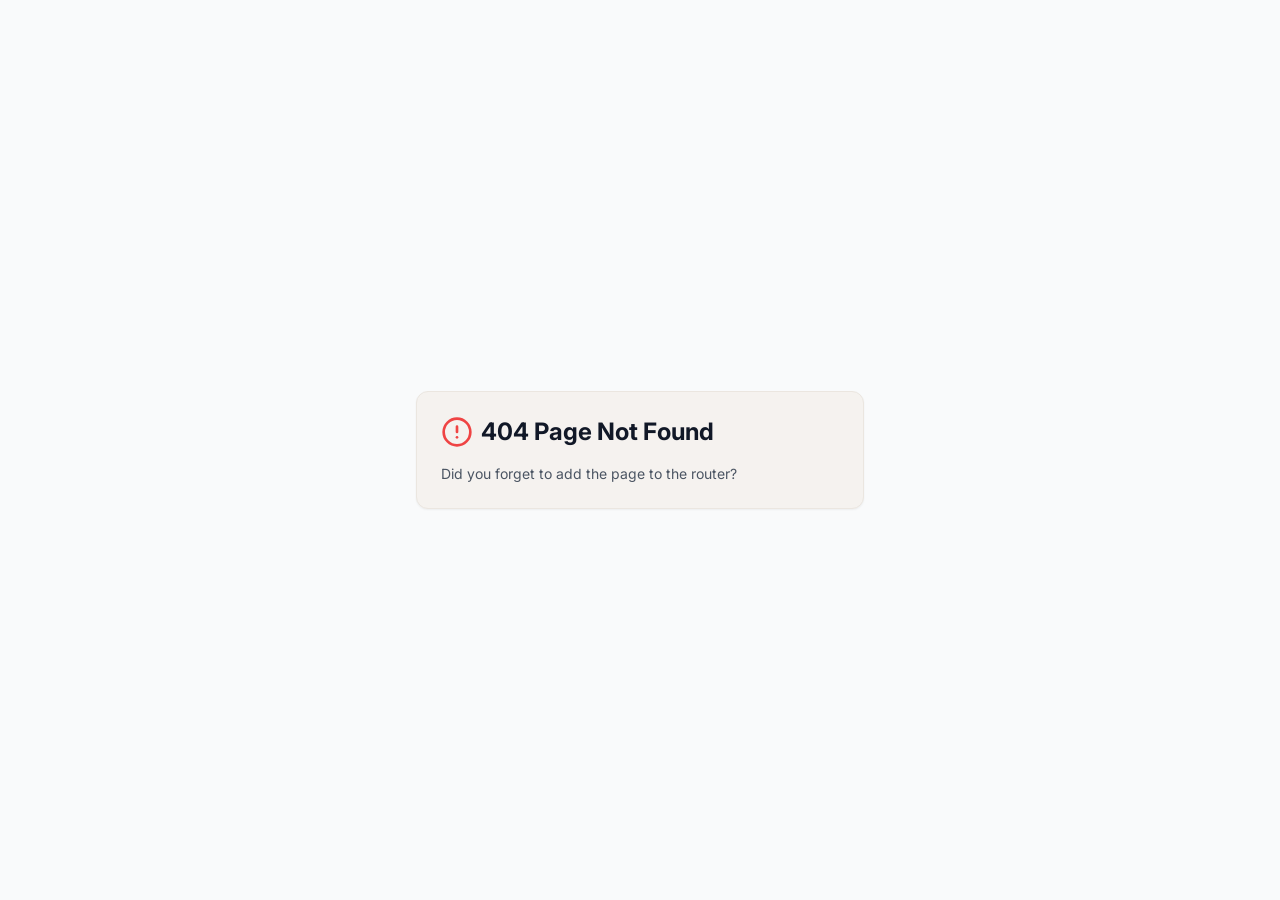
==== commit 5f09ad28: "Replace site with Replit marketing build" ====
--- a/index.html
+++ b/index.html
@@ -1,268 +1,24 @@
 <!DOCTYPE html>
-<html lang="en">
-<head>
-  <meta charset="UTF-8" />
-  <meta name="viewport" content="width=device-width, initial-scale=1.0"/>
-  <title>EnoGen AI</title>
-  <link href="https://fonts.googleapis.com/css2?family=Inter:wght@400;600;800&display=swap" rel="stylesheet">
-  <style>
-    html {
-      scroll-behavior: smooth;
-    }
-    body {
-      font-family: 'Inter', sans-serif;
-      margin: 0;
-      background: #f9f7f4;
-      color: #2b2b2b;
-      line-height: 1.6;
-    }
-    nav {
-      background: #fff;
-      padding: 1rem 2rem;
-      display: flex;
-      justify-content: space-between;
-      flex-wrap: wrap;
-      box-shadow: 0 2px 8px rgba(0,0,0,0.05);
-      position: sticky;
-      top: 0;
-      z-index: 1000;
-    }
-    nav a {
-      text-decoration: none;
-      color: #5e2c66;
-      margin: 0 1rem;
-      font-weight: 600;
-    }
-    header {
-      background: url('hero-enogen.jpg') center/cover no-repeat;
-      height: 100vh;
-      width: 100%;
-    }
-    section {
-      padding: 4rem 2rem;
-      max-width: 1100px;
-      margin: 0 auto;
-      text-align: justify;
-    }
-    section h2 {
-      font-size: 2rem;
-      margin-bottom: 1rem;
-      color: #5e2c66;
-    }
-    footer {
-      background: #5e2c66;
-      color: #fff;
-      padding: 2rem;
-      text-align: center;
-    }
-    figure img:hover {
-      transform: scale(1.02);
-      transition: transform 0.3s ease;
-      box-shadow: 0 0 12px rgba(0,0,0,0.1);
-    }
-    .module-card {
-      padding: 1rem;
-      background: #fff;
-      border-radius: 10px;
-      box-shadow: 0 2px 10px rgba(0,0,0,0.06);
-    }
-    .module-card h3 {
-      margin: 0.5rem 0;
-      color: #5e2c66;
-    }
-    .module-card p {
-      font-size: 0.95rem;
-      color: #333;
-   
-    @media screen and (max-width: 768px) {
-      nav {
-        flex-direction: column;
-        align-items: flex-start;
-      }
-      nav div {
-        margin-bottom: 0.5rem;
-      }
-      nav a {
-        display: inline-block;
-        margin: 0.5rem 0.25rem;
-      }
-      header {
-        height: 50vh !important;
-        background-position: center;
-      }
-      section {
-        padding: 2rem 1rem;
-      }
-      section h2 {
-        font-size: 1.5rem;
-      }
-      .module-card img {
-        width: 140px !important;
-      }
-      .module-card p {
-        font-size: 0.9rem;
-      }
-    }
-#menu-toggle {
-  display: none;
-  font-size: 1.5rem;
-  background: none;
-  border: none;
-  cursor: pointer;
-  color: #5e2c66;
-}
-@media screen and (max-width: 768px) {
-  #menu-toggle {
-    display: block;
-  }
-  #menu-links {
-    display: none;
-    flex-direction: column;
-    width: 100%;
-  }
-  #menu-links a {
-    margin: 0.5rem 0;
-    padding: 0.5rem;
-    text-align: right;
-  }
-}
-
-</style>
-</head>
-<body>
-  
-<nav>
-  <div style="display: flex; justify-content: space-between; align-items: right; width: 100%;">
-    <strong>EnoGen AI</strong>
-    <button id="menu-toggle" aria-label="Toggle Menu">☰</button>
-  </div>
-  <div id="menu-links" class="nav-links";align-items: right>
-    <a href="#about">About</a>
-    <a href="#technology">Technology</a>
-    <a href="#modules">Platform</a>
-    <a href="#business">Business</a>
-    <a href="#contact">Contact</a>
-  </div>
-</nav>
-
-
-  <header></header>
-  <section id="about">
-    <h2>About EnoGen AI</h2>
-    <p>EnoGenAI is the <strong>first biotech/AI platform</strong> that uses <strong>yeast genomics</strong>, <strong>Artificial Intelligence (AI)</strong>, and <strong>reverse engineering</strong> to design precision fermentation for wine. We enable producers to replicate and personalize sensory profiles through custom yeast mixtures derived from AI-based predictive models and genomics. We’ve developed a proprietary dataset and AI algorithms that power our platform, creating a defensible advantage at the intersection of science, data, and taste.</p>
-
-    <h3>The Problem: Unpredictable Winemaking</h3>
-    <p>Each wine vintage is a gamble. Environmental factors, vineyard conditions, and microbial dynamics can drastically alter the quality and character of wine from year to year. This inconsistency limits winemakers' ability to reliably reproduce successful aromatic profiles and brand-defining characteristics.</p>
-    <img src="barolo.png" alt="Barolo Vintage Ratings" style="max-width:80%; margin:2rem auto; display:block;">
-
-    <h3>The Wine Microbiome: An Untapped Frontier</h3>
-    <p>At the heart of wine character lies an invisible ecosystem — the wine microbiome. Composed of hundreds of microbial strains, the early stages of fermentation (0–48h) are dominated by a rich population of <strong>non-Saccharomyces yeasts</strong>, which contribute significantly to a wine’s aroma, structure, and mouthfeel.</p>
-    <img src="microbiome.png" alt="Microbiome Components" style="max-width:100%; margin:2rem auto; display:block;">
-
-    <h3>Why Non-Saccharomyces Matter</h3>
-    <p>While <strong style="font-size: 1rem;">Saccharomyces cerevisiae</strong> eventually dominates fermentation, the <strong style="font-size: 1rem;">first 48 hours</strong> are crucial. Non-Saccharomyces yeasts like <em>Torulaspora delbrueckii</em> or <em>Hanseniaspora</em> species introduce complex esters, thiols, and other volatile compounds that define sensory impact. Traditional winemaking often overlooks this delicate microbial window.</p>
-
-    <figure style="text-align:center; margin:2rem auto;">
-      <img src="non sacc_1.png" alt="Non-Saccharomyces Timeline 1" style="max-width:100%; border: 1px solid #ccc; border-radius: 8px; cursor: pointer;" title="Click to explore microbial evolution in the first 48h of fermentation">
-      <figcaption style="font-size: 0.95rem; color: #444; margin-top: 0.5rem;">
-        A – Evolution of microbial diversity in early fermentation (first 48h), showing the dominance of non-Saccharomyces strains before the rise of Saccharomyces sp.
-      </figcaption>
-    </figure>
-
-    <figure style="text-align:center; margin:2rem auto;">
-      <img src="non sacc_2.png" alt="Non-Saccharomyces Timeline 2" style="max-width:75%; border: 1px solid #ccc; border-radius: 8px; cursor: pointer;" title="Non-Saccharomyces strains shape aroma during early fermentation">
-      <figcaption style="font-size: 0.95rem; color: #444; margin-top: 0.5rem;">
-        B – The contribution of non-Saccharomyces yeasts is time-limited but highly impactful. Their early activity shapes the wine’s aromatic and structural fingerprint.
-      </figcaption>
-    </figure>
-
-    <h3>Precision Fermentation: A New Paradigm</h3>
-    <p>EnoGenAI harnesses this knowledge by decoding the genetic and sensory potential of both grapes and yeasts. Through data fusion and AI modeling, we simulate fermentations to <strong>predict and optimize aromatic profiles</strong> — enabling consistency, personalization, and excellence across vintages.</p>
-  </section>
-  <section id="technology">
-    <h2>Technology</h2>
-
-    <h3>The Vision behind EnoGen AI</h3>
-    <p>A scientific platform that combines genomic analysis, reverse engineering, and AI modeling.</p>
-    <img src="vision.png" alt="EnoGen Vision Pyramid" style="display:block; margin:2rem auto; max-width:100%;">
-
-    <h4>The Science Behind EnoGen AI</h4>
-    <p>EnoGen AI integrates cutting-edge science across multiple domains:</p>
-    <ul>
-      <li><strong>Genomic and Sensory Decoding</strong>: By sequencing the DNA of grape must and yeast strains, EnoGen AI identifies the microbiological composition of fermentation. Simultaneously, a Natural Language Processing (NLP) engine translates sensory descriptors (e.g., "velvety texture", "floral bouquet") into quantifiable data points.</li>
-      <li><strong>Multilayered Data Integration</strong>: Genetic, environmental, and sensory data are fused using advanced data fusion strategies. This enables personalized fermentation recommendations tailored to both raw materials and desired aromatic outcomes.</li>
-      <li><strong>Reverse Engineering and Predictive Fermentation Modeling</strong>: EnoGen AI's algorithms reconstruct ideal yeast blends for a given profile and simulate the fermentation process to predict the resulting aroma and flavor. This allows winemakers to test microbial strategies before they are applied in the cellar.</li>
-    </ul>
-    <p>The result is a new paradigm of <strong>precision fermentation</strong> — one where winemaking becomes replicable, predictive, and guided by genomic insight rather than tradition alone.</p>
-    <img src="science.png" alt="EnoGen AI Science Flow" style="display:block; margin:2rem auto; max-width:60%;">
-  </section>
-  <section id="modules">
-    <h2>AI-based Software Ecosystem</h2>
-
-    <p style="max-width:900px; margin-bottom: 2rem;">
-      The EnoGen AI ecosystem consists of four integrated modules that work as a unified, modular framework for predictive and precision fermentation.
-      Each software unit processes structured and unstructured data using advanced AI models, including NLP (Natural Language Processing), supervised machine learning,
-      and multi-agent simulations. These tools enable reverse engineering of sensory targets, genome-driven yeast formulation, and text-based sensory decoding —
-      all within a scalable, API-ready architecture built for interoperability and decision-making under uncertainty.
-    </p>
-
-    <div style="display: grid; grid-template-columns: repeat(2, 1fr); gap: 2rem; max-width: 1000px; margin: 0 auto; text-align: center;">
-      <div class="module-card">
-        <img src="tannino_logo_2.png" alt="Tannino Logo" style="width: 200px; margin-bottom: 0.5rem;">
-        <h3>TANNINO</h3>
-        <p>Extracts semantic descriptors from textual input and maps them to a multidimensional organoleptic matrix for blend prediction.</p>
-      </div>
-
-      <div class="module-card">
-        <img src="logo_yeast_chiaro.png" alt="Yeast Logo" style="width: 200px; margin-bottom: 0.5rem;">
-        <h3>YEAST</h3>
-        <p>Utilizes genomics and variant mapping to design customized yeast blends optimized for strain compatibility and functional traits.</p>
-      </div>
-
-      <div class="module-card">
-        <img src="Logo_Sensorial.png" alt="Sensorial Logo" style="width: 200px; margin-bottom: 0.5rem;">
-        <h3>SENSORIAL</h3>
-        <p>Leverages deep learning models for NLP to interpret tasting notes and correlate them with measurable sensory profiles.</p>
-      </div>
-
-      <div class="module-card">
-        <img src="Logo fermentum.png" alt="Fermentum Logo" style="width: 200px; margin-bottom: 0.5rem;">
-        <h3>FERMENTUM</h3>
-        <p>Simulates multispecies fermentations using agent-based modeling to anticipate aroma evolution and metabolic interactions.</p>
-      </div>
-    </div>
-  </section>
-
-  <section id="business" style="max-width: 1100px; margin: 0 auto;">
-    <h2>Business Solutions</h2>
-    <ul>
-      <li>Genetic Analysis and Reverse Engineering</li>
-      <li>Professional and Lite Software Licences</li>
-      <li>Personalized Wine Production</li>
-      <li>Custom Yeast Biobanking</li>
-    </ul>
-  </section>
-  <section id="contact" style="max-width: 1100px; margin: 0 auto;">
-    <h2>Contact Us</h2>
-    <p>
-      Email: <a href="mailto:enogenai@gmail.com">enogenai@gmail.com</a><br>
-      Phone: +39 3466608788<br>
-      Location: L’Aquila, Italy
-    </p>
-  </section>
-  <footer>
-    <p>&copy; 2025 EnoGen AI. All rights reserved.</p>
-  </footer>
-
-<script>
-  document.addEventListener('DOMContentLoaded', function() {
-    const toggle = document.getElementById('menu-toggle');
-    const links = document.getElementById('menu-links');
-    toggle.addEventListener('click', function() {
-      links.style.display = (links.style.display === 'block') ? 'none' : 'block';
-    });
-  });
-</script>
-
-</body>
+<html lang="it">
+  <head>
+    <meta charset="UTF-8" />
+    <meta name="viewport" content="width=device-width, initial-scale=1.0, maximum-scale=1" />
+    <link rel="icon" type="image/png" href="/favicon.png" />
+    <title>EnoGenAI — Vinificazione di Precisione attraverso AI e Genomica</title>
+    <meta name="description" content="EnoGenAI rivoluziona la vinificazione con Intelligenza Artificiale e Genomica. Dalla scoperta del DNA del terroir alla produzione del lievito perfetto: TANNINO, YEAST, SENSORIAL, FERMENTUM." />
+    <meta name="keywords" content="EnoGenAI, vinificazione di precisione, genomica, lieviti autoctoni, intelligenza artificiale, AI enologia, fermentazione digitale" />
+    <meta property="og:title" content="EnoGenAI — La Scienza che trasforma il terroir in eccellenza" />
+    <meta property="og:description" content="Piattaforma AI e Genomica per la vinificazione di precisione. Quattro moduli sinergici: TANNINO, YEAST, SENSORIAL, FERMENTUM." />
+    <meta property="og:image" content="https://enogenai.com/assets/hero-vineyard-CEKb0NSz.png" />
+    <meta property="og:type" content="website" />
+    <meta property="og:url" content="https://enogenai.com" />
+    <link rel="preconnect" href="https://fonts.googleapis.com">
+    <link rel="preconnect" href="https://fonts.gstatic.com" crossorigin>
+    <link href="https://fonts.googleapis.com/css2?family=Architects+Daughter&family=DM+Sans:ital,opsz,wght@0,9..40,100..1000;1,9..40,100..1000&family=Fira+Code:wght@300..700&family=Geist+Mono:wght@100..900&family=Geist:wght@100..900&family=IBM+Plex+Mono:ital,wght@0,100;0,200;0,300;0,400;0,500;0,600;0,700;1,100;1,200;1,300;1,400;1,500;1,600;1,700&family=IBM+Plex+Sans:ital,wght@0,100..700;1,100..700&family=Inter:ital,opsz,wght@0,14..32,100..900;1,14..32,100..900&family=JetBrains+Mono:ital,wght@0,100..800;1,100..800&family=Libre+Baskerville:ital,wght@0,400;0,700;1,400&family=Lora:ital,wght@0,400..700;1,400..700&family=Merriweather:ital,opsz,wght@0,18..144,300..900;1,18..144,300..900&family=Montserrat:ital,wght@0,100..900;1,100..900&family=Open+Sans:ital,wght@0,300..800;1,300..800&family=Outfit:wght@100..900&family=Oxanium:wght@200..800&family=Playfair+Display:ital,wght@0,400..900;1,400..900&family=Plus+Jakarta+Sans:ital,wght@0,200..800;1,200..800&family=Poppins:ital,wght@0,100;0,200;0,300;0,400;0,500;0,600;0,700;0,800;0,900;1,100;1,200;1,300;1,400;1,500;1,600;1,700;1,800;1,900&family=Roboto+Mono:ital,wght@0,100..700;1,100..700&family=Roboto:ital,wght@0,100..900;1,100..900&family=Source+Code+Pro:ital,wght@0,200..900;1,200..900&family=Source+Serif+4:ital,opsz,wght@0,8..60,200..900;1,8..60,200..900&family=Space+Grotesk:wght@300..700&family=Space+Mono:ital,wght@0,400;0,700;1,400;1,700&display=swap" rel="stylesheet">
+    <script type="module" crossorigin src="/assets/index-mVvK6qws.js"></script>
+    <link rel="stylesheet" crossorigin href="/assets/index-KKR8ooeN.css">
+  </head>
+  <body>
+    <div id="root"></div>
+  </body>
 </html>
--- a/assets/index-KKR8ooeN.css
+++ b/assets/index-KKR8ooeN.css
@@ -0,0 +1 @@
+*,:before,:after{--tw-border-spacing-x: 0;--tw-border-spacing-y: 0;--tw-translate-x: 0;--tw-translate-y: 0;--tw-rotate: 0;--tw-skew-x: 0;--tw-skew-y: 0;--tw-scale-x: 1;--tw-scale-y: 1;--tw-pan-x: ;--tw-pan-y: ;--tw-pinch-zoom: ;--tw-scroll-snap-strictness: proximity;--tw-gradient-from-position: ;--tw-gradient-via-position: ;--tw-gradient-to-position: ;--tw-ordinal: ;--tw-slashed-zero: ;--tw-numeric-figure: ;--tw-numeric-spacing: ;--tw-numeric-fraction: ;--tw-ring-inset: ;--tw-ring-offset-width: 0px;--tw-ring-offset-color: #fff;--tw-ring-color: rgb(59 130 246 / .5);--tw-ring-offset-shadow: 0 0 #0000;--tw-ring-shadow: 0 0 #0000;--tw-shadow: 0 0 #0000;--tw-shadow-colored: 0 0 #0000;--tw-blur: ;--tw-brightness: ;--tw-contrast: ;--tw-grayscale: ;--tw-hue-rotate: ;--tw-invert: ;--tw-saturate: ;--tw-sepia: ;--tw-drop-shadow: ;--tw-backdrop-blur: ;--tw-backdrop-brightness: ;--tw-backdrop-contrast: ;--tw-backdrop-grayscale: ;--tw-backdrop-hue-rotate: ;--tw-backdrop-invert: ;--tw-backdrop-opacity: ;--tw-backdrop-saturate: ;--tw-backdrop-sepia: ;--tw-contain-size: ;--tw-contain-layout: ;--tw-contain-paint: ;--tw-contain-style: }::backdrop{--tw-border-spacing-x: 0;--tw-border-spacing-y: 0;--tw-translate-x: 0;--tw-translate-y: 0;--tw-rotate: 0;--tw-skew-x: 0;--tw-skew-y: 0;--tw-scale-x: 1;--tw-scale-y: 1;--tw-pan-x: ;--tw-pan-y: ;--tw-pinch-zoom: ;--tw-scroll-snap-strictness: proximity;--tw-gradient-from-position: ;--tw-gradient-via-position: ;--tw-gradient-to-position: ;--tw-ordinal: ;--tw-slashed-zero: ;--tw-numeric-figure: ;--tw-numeric-spacing: ;--tw-numeric-fraction: ;--tw-ring-inset: ;--tw-ring-offset-width: 0px;--tw-ring-offset-color: #fff;--tw-ring-color: rgb(59 130 246 / .5);--tw-ring-offset-shadow: 0 0 #0000;--tw-ring-shadow: 0 0 #0000;--tw-shadow: 0 0 #0000;--tw-shadow-colored: 0 0 #0000;--tw-blur: ;--tw-brightness: ;--tw-contrast: ;--tw-grayscale: ;--tw-hue-rotate: ;--tw-invert: ;--tw-saturate: ;--tw-sepia: ;--tw-drop-shadow: ;--tw-backdrop-blur: ;--tw-backdrop-brightness: ;--tw-backdrop-contrast: ;--tw-backdrop-grayscale: ;--tw-backdrop-hue-rotate: ;--tw-backdrop-invert: ;--tw-backdrop-opacity: ;--tw-backdrop-saturate: ;--tw-backdrop-sepia: ;--tw-contain-size: ;--tw-contain-layout: ;--tw-contain-paint: ;--tw-contain-style: }*,:before,:after{box-sizing:border-box;border-width:0;border-style:solid;border-color:#e5e7eb}:before,:after{--tw-content: ""}html,:host{line-height:1.5;-webkit-text-size-adjust:100%;-moz-tab-size:4;-o-tab-size:4;tab-size:4;font-family:var(--font-sans);font-feature-settings:normal;font-variation-settings:normal;-webkit-tap-highlight-color:transparent}body{margin:0;line-height:inherit}hr{height:0;color:inherit;border-top-width:1px}abbr:where([title]){-webkit-text-decoration:underline dotted;text-decoration:underline dotted}h1,h2,h3,h4,h5,h6{font-size:inherit;font-weight:inherit}a{color:inherit;text-decoration:inherit}b,strong{font-weight:bolder}code,kbd,samp,pre{font-family:var(--font-mono);font-feature-settings:normal;font-variation-settings:normal;font-size:1em}small{font-size:80%}sub,sup{font-size:75%;line-height:0;position:relative;vertical-align:baseline}sub{bottom:-.25em}sup{top:-.5em}table{text-indent:0;border-color:inherit;border-collapse:collapse}button,input,optgroup,select,textarea{font-family:inherit;font-feature-settings:inherit;font-variation-settings:inherit;font-size:100%;font-weight:inherit;line-height:inherit;letter-spacing:inherit;color:inherit;margin:0;padding:0}button,select{text-transform:none}button,input:where([type=button]),input:where([type=reset]),input:where([type=submit]){-webkit-appearance:button;background-color:transparent;background-image:none}:-moz-focusring{outline:auto}:-moz-ui-invalid{box-shadow:none}progress{vertical-align:baseline}::-webkit-inner-spin-button,::-webkit-outer-spin-button{height:auto}[type=search]{-webkit-appearance:textfield;outline-offset:-2px}::-webkit-search-decoration{-webkit-appearance:none}::-webkit-file-upload-button{-webkit-appearance:button;font:inherit}summary{display:list-item}blockquote,dl,dd,h1,h2,h3,h4,h5,h6,hr,figure,p,pre{margin:0}fieldset{margin:0;padding:0}legend{padding:0}ol,ul,menu{list-style:none;margin:0;padding:0}dialog{padding:0}textarea{resize:vertical}input::-moz-placeholder,textarea::-moz-placeholder{opacity:1;color:#9ca3af}input::placeholder,textarea::placeholder{opacity:1;color:#9ca3af}button,[role=button]{cursor:pointer}:disabled{cursor:default}img,svg,video,canvas,audio,iframe,embed,object{display:block;vertical-align:middle}img,video{max-width:100%;height:auto}[hidden]:where(:not([hidden=until-found])){display:none}*{--tw-border-opacity: 1;border-color:hsl(var(--border) / var(--tw-border-opacity, 1))}body{--tw-bg-opacity: 1;background-color:hsl(var(--background) / var(--tw-bg-opacity, 1));font-family:var(--font-sans);--tw-text-opacity: 1;color:hsl(var(--foreground) / var(--tw-text-opacity, 1));-webkit-font-smoothing:antialiased;-moz-osx-font-smoothing:grayscale}.sr-only{position:absolute;width:1px;height:1px;padding:0;margin:-1px;overflow:hidden;clip:rect(0,0,0,0);white-space:nowrap;border-width:0}.pointer-events-none{pointer-events:none}.pointer-events-auto{pointer-events:auto}.visible{visibility:visible}.invisible{visibility:hidden}.fixed{position:fixed}.absolute{position:absolute}.relative{position:relative}.inset-0{inset:0}.inset-x-0{left:0;right:0}.inset-y-0{top:0;bottom:0}.-bottom-12{bottom:-3rem}.-left-12{left:-3rem}.-right-12{right:-3rem}.-top-12{top:-3rem}.bottom-0{bottom:0}.bottom-8{bottom:2rem}.left-0{left:0}.left-1{left:.25rem}.left-1\/2{left:50%}.left-2{left:.5rem}.left-\[50\%\]{left:50%}.right-0{right:0}.right-1{right:.25rem}.right-2{right:.5rem}.right-3{right:.75rem}.right-4{right:1rem}.top-0{top:0}.top-1\.5{top:.375rem}.top-1\/2{top:50%}.top-2{top:.5rem}.top-3\.5{top:.875rem}.top-4{top:1rem}.top-\[1px\]{top:1px}.top-\[50\%\]{top:50%}.top-\[60\%\]{top:60%}.top-full{top:100%}.z-0{z-index:0}.z-10{z-index:10}.z-20{z-index:20}.z-50{z-index:50}.z-\[100\]{z-index:100}.z-\[1\]{z-index:1}.-mx-1{margin-left:-.25rem;margin-right:-.25rem}.mx-2{margin-left:.5rem;margin-right:.5rem}.mx-3\.5{margin-left:.875rem;margin-right:.875rem}.mx-4{margin-left:1rem;margin-right:1rem}.mx-auto{margin-left:auto;margin-right:auto}.my-0\.5{margin-top:.125rem;margin-bottom:.125rem}.my-1{margin-top:.25rem;margin-bottom:.25rem}.-ml-4{margin-left:-1rem}.-mt-4{margin-top:-1rem}.mb-0\.5{margin-bottom:.125rem}.mb-1{margin-bottom:.25rem}.mb-12{margin-bottom:3rem}.mb-16{margin-bottom:4rem}.mb-2{margin-bottom:.5rem}.mb-3{margin-bottom:.75rem}.mb-4{margin-bottom:1rem}.mb-5{margin-bottom:1.25rem}.mb-6{margin-bottom:1.5rem}.mb-8{margin-bottom:2rem}.ml-1{margin-left:.25rem}.ml-2{margin-left:.5rem}.ml-auto{margin-left:auto}.mr-2{margin-right:.5rem}.mt-0\.5{margin-top:.125rem}.mt-1\.5{margin-top:.375rem}.mt-10{margin-top:2.5rem}.mt-14{margin-top:3.5rem}.mt-2{margin-top:.5rem}.mt-24{margin-top:6rem}.mt-4{margin-top:1rem}.mt-6{margin-top:1.5rem}.mt-8{margin-top:2rem}.mt-auto{margin-top:auto}.block{display:block}.flex{display:flex}.inline-flex{display:inline-flex}.table{display:table}.grid{display:grid}.hidden{display:none}.aspect-square{aspect-ratio:1 / 1}.aspect-video{aspect-ratio:16 / 9}.size-4{width:1rem;height:1rem}.h-1\.5{height:.375rem}.h-10{height:2.5rem}.h-11{height:2.75rem}.h-12{height:3rem}.h-14{height:3.5rem}.h-16{height:4rem}.h-2{height:.5rem}.h-2\.5{height:.625rem}.h-3{height:.75rem}.h-3\.5{height:.875rem}.h-4{height:1rem}.h-48{height:12rem}.h-5{height:1.25rem}.h-6{height:1.5rem}.h-64{height:16rem}.h-7{height:1.75rem}.h-8{height:2rem}.h-9{height:2.25rem}.h-\[1px\]{height:1px}.h-\[var\(--radix-navigation-menu-viewport-height\)\]{height:var(--radix-navigation-menu-viewport-height)}.h-\[var\(--radix-select-trigger-height\)\]{height:var(--radix-select-trigger-height)}.h-auto{height:auto}.h-full{height:100%}.h-px{height:1px}.h-svh{height:100svh}.max-h-\[--radix-context-menu-content-available-height\]{max-height:var(--radix-context-menu-content-available-height)}.max-h-\[--radix-select-content-available-height\]{max-height:var(--radix-select-content-available-height)}.max-h-\[300px\]{max-height:300px}.max-h-\[var\(--radix-dropdown-menu-content-available-height\)\]{max-height:var(--radix-dropdown-menu-content-available-height)}.max-h-screen{max-height:100vh}.min-h-0{min-height:0px}.min-h-10{min-height:2.5rem}.min-h-8{min-height:2rem}.min-h-9{min-height:2.25rem}.min-h-\[80px\]{min-height:80px}.min-h-screen{min-height:100vh}.min-h-svh{min-height:100svh}.w-0{width:0px}.w-1{width:.25rem}.w-10{width:2.5rem}.w-11{width:2.75rem}.w-12{width:3rem}.w-16{width:4rem}.w-2{width:.5rem}.w-2\.5{width:.625rem}.w-3{width:.75rem}.w-3\.5{width:.875rem}.w-3\/4{width:75%}.w-4{width:1rem}.w-5{width:1.25rem}.w-6{width:1.5rem}.w-64{width:16rem}.w-7{width:1.75rem}.w-72{width:18rem}.w-8{width:2rem}.w-9{width:2.25rem}.w-\[100px\]{width:100px}.w-\[1px\]{width:1px}.w-\[var\(--sidebar-width\)\]{width:var(--sidebar-width)}.w-auto{width:auto}.w-full{width:100%}.w-max{width:-moz-max-content;width:max-content}.w-px{width:1px}.min-w-0{min-width:0px}.min-w-10{min-width:2.5rem}.min-w-11{min-width:2.75rem}.min-w-5{min-width:1.25rem}.min-w-9{min-width:2.25rem}.min-w-\[12rem\]{min-width:12rem}.min-w-\[8rem\]{min-width:8rem}.min-w-\[var\(--radix-select-trigger-width\)\]{min-width:var(--radix-select-trigger-width)}.max-w-2xl{max-width:42rem}.max-w-3xl{max-width:48rem}.max-w-4xl{max-width:56rem}.max-w-5xl{max-width:64rem}.max-w-7xl{max-width:80rem}.max-w-\[var\(--skeleton-width\)\]{max-width:var(--skeleton-width)}.max-w-lg{max-width:32rem}.max-w-max{max-width:-moz-max-content;max-width:max-content}.max-w-md{max-width:28rem}.flex-1{flex:1 1 0%}.flex-shrink-0,.shrink-0{flex-shrink:0}.grow{flex-grow:1}.grow-0{flex-grow:0}.basis-full{flex-basis:100%}.caption-bottom{caption-side:bottom}.border-collapse{border-collapse:collapse}.origin-\[--radix-context-menu-content-transform-origin\]{transform-origin:var(--radix-context-menu-content-transform-origin)}.origin-\[--radix-dropdown-menu-content-transform-origin\]{transform-origin:var(--radix-dropdown-menu-content-transform-origin)}.origin-\[--radix-hover-card-content-transform-origin\]{transform-origin:var(--radix-hover-card-content-transform-origin)}.origin-\[--radix-menubar-content-transform-origin\]{transform-origin:var(--radix-menubar-content-transform-origin)}.origin-\[--radix-popover-content-transform-origin\]{transform-origin:var(--radix-popover-content-transform-origin)}.origin-\[--radix-select-content-transform-origin\]{transform-origin:var(--radix-select-content-transform-origin)}.origin-\[--radix-tooltip-content-transform-origin\]{transform-origin:var(--radix-tooltip-content-transform-origin)}.-translate-x-1\/2{--tw-translate-x: -50%;transform:translate(var(--tw-translate-x),var(--tw-translate-y)) rotate(var(--tw-rotate)) skew(var(--tw-skew-x)) skewY(var(--tw-skew-y)) scaleX(var(--tw-scale-x)) scaleY(var(--tw-scale-y))}.-translate-x-px{--tw-translate-x: -1px;transform:translate(var(--tw-translate-x),var(--tw-translate-y)) rotate(var(--tw-rotate)) skew(var(--tw-skew-x)) skewY(var(--tw-skew-y)) scaleX(var(--tw-scale-x)) scaleY(var(--tw-scale-y))}.-translate-y-1\/2{--tw-translate-y: -50%;transform:translate(var(--tw-translate-x),var(--tw-translate-y)) rotate(var(--tw-rotate)) skew(var(--tw-skew-x)) skewY(var(--tw-skew-y)) scaleX(var(--tw-scale-x)) scaleY(var(--tw-scale-y))}.translate-x-\[-50\%\]{--tw-translate-x: -50%;transform:translate(var(--tw-translate-x),var(--tw-translate-y)) rotate(var(--tw-rotate)) skew(var(--tw-skew-x)) skewY(var(--tw-skew-y)) scaleX(var(--tw-scale-x)) scaleY(var(--tw-scale-y))}.translate-x-px{--tw-translate-x: 1px;transform:translate(var(--tw-translate-x),var(--tw-translate-y)) rotate(var(--tw-rotate)) skew(var(--tw-skew-x)) skewY(var(--tw-skew-y)) scaleX(var(--tw-scale-x)) scaleY(var(--tw-scale-y))}.translate-y-\[-50\%\]{--tw-translate-y: -50%;transform:translate(var(--tw-translate-x),var(--tw-translate-y)) rotate(var(--tw-rotate)) skew(var(--tw-skew-x)) skewY(var(--tw-skew-y)) scaleX(var(--tw-scale-x)) scaleY(var(--tw-scale-y))}.rotate-45{--tw-rotate: 45deg;transform:translate(var(--tw-translate-x),var(--tw-translate-y)) rotate(var(--tw-rotate)) skew(var(--tw-skew-x)) skewY(var(--tw-skew-y)) scaleX(var(--tw-scale-x)) scaleY(var(--tw-scale-y))}.rotate-90{--tw-rotate: 90deg;transform:translate(var(--tw-translate-x),var(--tw-translate-y)) rotate(var(--tw-rotate)) skew(var(--tw-skew-x)) skewY(var(--tw-skew-y)) scaleX(var(--tw-scale-x)) scaleY(var(--tw-scale-y))}.transform{transform:translate(var(--tw-translate-x),var(--tw-translate-y)) rotate(var(--tw-rotate)) skew(var(--tw-skew-x)) skewY(var(--tw-skew-y)) scaleX(var(--tw-scale-x)) scaleY(var(--tw-scale-y))}@keyframes pulse{50%{opacity:.5}}.animate-pulse{animation:pulse 2s cubic-bezier(.4,0,.6,1) infinite}.cursor-default{cursor:default}.cursor-pointer{cursor:pointer}.touch-none{touch-action:none}.select-none{-webkit-user-select:none;-moz-user-select:none;user-select:none}.list-none{list-style-type:none}.grid-cols-1{grid-template-columns:repeat(1,minmax(0,1fr))}.flex-row{flex-direction:row}.flex-col{flex-direction:column}.flex-col-reverse{flex-direction:column-reverse}.flex-wrap{flex-wrap:wrap}.items-start{align-items:flex-start}.items-end{align-items:flex-end}.items-center{align-items:center}.items-stretch{align-items:stretch}.justify-center{justify-content:center}.justify-between{justify-content:space-between}.gap-1{gap:.25rem}.gap-1\.5{gap:.375rem}.gap-12{gap:3rem}.gap-2{gap:.5rem}.gap-3{gap:.75rem}.gap-4{gap:1rem}.gap-5{gap:1.25rem}.gap-6{gap:1.5rem}.gap-8{gap:2rem}.gap-x-12{-moz-column-gap:3rem;column-gap:3rem}.gap-y-6{row-gap:1.5rem}.space-x-1>:not([hidden])~:not([hidden]){--tw-space-x-reverse: 0;margin-right:calc(.25rem * var(--tw-space-x-reverse));margin-left:calc(.25rem * calc(1 - var(--tw-space-x-reverse)))}.space-x-4>:not([hidden])~:not([hidden]){--tw-space-x-reverse: 0;margin-right:calc(1rem * var(--tw-space-x-reverse));margin-left:calc(1rem * calc(1 - var(--tw-space-x-reverse)))}.space-y-1>:not([hidden])~:not([hidden]){--tw-space-y-reverse: 0;margin-top:calc(.25rem * calc(1 - var(--tw-space-y-reverse)));margin-bottom:calc(.25rem * var(--tw-space-y-reverse))}.space-y-1\.5>:not([hidden])~:not([hidden]){--tw-space-y-reverse: 0;margin-top:calc(.375rem * calc(1 - var(--tw-space-y-reverse)));margin-bottom:calc(.375rem * var(--tw-space-y-reverse))}.space-y-2>:not([hidden])~:not([hidden]){--tw-space-y-reverse: 0;margin-top:calc(.5rem * calc(1 - var(--tw-space-y-reverse)));margin-bottom:calc(.5rem * var(--tw-space-y-reverse))}.space-y-3>:not([hidden])~:not([hidden]){--tw-space-y-reverse: 0;margin-top:calc(.75rem * calc(1 - var(--tw-space-y-reverse)));margin-bottom:calc(.75rem * var(--tw-space-y-reverse))}.space-y-4>:not([hidden])~:not([hidden]){--tw-space-y-reverse: 0;margin-top:calc(1rem * calc(1 - var(--tw-space-y-reverse)));margin-bottom:calc(1rem * var(--tw-space-y-reverse))}.space-y-5>:not([hidden])~:not([hidden]){--tw-space-y-reverse: 0;margin-top:calc(1.25rem * calc(1 - var(--tw-space-y-reverse)));margin-bottom:calc(1.25rem * var(--tw-space-y-reverse))}.overflow-auto{overflow:auto}.overflow-hidden{overflow:hidden}.overflow-y-auto{overflow-y:auto}.overflow-x-hidden{overflow-x:hidden}.whitespace-nowrap{white-space:nowrap}.break-words{overflow-wrap:break-word}.rounded-\[2px\]{border-radius:2px}.rounded-\[inherit\]{border-radius:inherit}.rounded-full{border-radius:9999px}.rounded-lg{border-radius:.5625rem}.rounded-md{border-radius:.375rem}.rounded-sm{border-radius:.1875rem}.rounded-xl{border-radius:.75rem}.rounded-t-\[10px\]{border-top-left-radius:10px;border-top-right-radius:10px}.rounded-tl-sm{border-top-left-radius:.1875rem}.border{border-width:1px}.border-2{border-width:2px}.border-\[1\.5px\]{border-width:1.5px}.border-y{border-top-width:1px;border-bottom-width:1px}.border-b{border-bottom-width:1px}.border-l{border-left-width:1px}.border-r{border-right-width:1px}.border-t{border-top-width:1px}.border-dashed{border-style:dashed}.border-none{border-style:none}.border-\[--color-border\]{border-color:var(--color-border)}.border-amber-500\/20{border-color:#f59e0b33}.border-border{--tw-border-opacity: 1;border-color:hsl(var(--border) / var(--tw-border-opacity, 1))}.border-border\/50{border-color:hsl(var(--border) / .5)}.border-card-border{--tw-border-opacity: 1;border-color:hsl(var(--card-border) / var(--tw-border-opacity, 1))}.border-destructive{--tw-border-opacity: 1;border-color:hsl(var(--destructive) / var(--tw-border-opacity, 1))}.border-destructive-border{border-color:var(--destructive-border)}.border-destructive\/50{border-color:hsl(var(--destructive) / .5)}.border-input{--tw-border-opacity: 1;border-color:hsl(var(--input) / var(--tw-border-opacity, 1))}.border-primary{--tw-border-opacity: 1;border-color:hsl(var(--primary) / var(--tw-border-opacity, 1))}.border-primary-border{border-color:var(--primary-border)}.border-primary\/20{border-color:hsl(var(--primary) / .2)}.border-purple-500\/20{border-color:#a855f733}.border-secondary-border{border-color:var(--secondary-border)}.border-sidebar-border{--tw-border-opacity: 1;border-color:hsl(var(--sidebar-border) / var(--tw-border-opacity, 1))}.border-transparent{border-color:transparent}.border-white\/10{border-color:#ffffff1a}.border-white\/20{border-color:#fff3}.border-white\/25{border-color:#ffffff40}.border-white\/5{border-color:#ffffff0d}.border-l-transparent{border-left-color:transparent}.border-t-transparent{border-top-color:transparent}.bg-\[\#1a1a2e\]\/70{background-color:#1a1a2eb3}.bg-\[\#1a1a2e\]\/95{background-color:#1a1a2ef2}.bg-\[--color-bg\]{background-color:var(--color-bg)}.bg-\[hsl\(40\,70\%\,55\%\)\]{--tw-bg-opacity: 1;background-color:hsl(40 70% 55% / var(--tw-bg-opacity, 1))}.bg-accent{--tw-bg-opacity: 1;background-color:hsl(var(--accent) / var(--tw-bg-opacity, 1))}.bg-amber-500\/20{background-color:#f59e0b33}.bg-background{--tw-bg-opacity: 1;background-color:hsl(var(--background) / var(--tw-bg-opacity, 1))}.bg-black\/80{background-color:#000c}.bg-border{--tw-bg-opacity: 1;background-color:hsl(var(--border) / var(--tw-bg-opacity, 1))}.bg-card{--tw-bg-opacity: 1;background-color:hsl(var(--card) / var(--tw-bg-opacity, 1))}.bg-destructive{--tw-bg-opacity: 1;background-color:hsl(var(--destructive) / var(--tw-bg-opacity, 1))}.bg-destructive\/10{background-color:hsl(var(--destructive) / .1)}.bg-foreground{--tw-bg-opacity: 1;background-color:hsl(var(--foreground) / var(--tw-bg-opacity, 1))}.bg-gray-50{--tw-bg-opacity: 1;background-color:rgb(249 250 251 / var(--tw-bg-opacity, 1))}.bg-muted{--tw-bg-opacity: 1;background-color:hsl(var(--muted) / var(--tw-bg-opacity, 1))}.bg-muted\/50{background-color:hsl(var(--muted) / .5)}.bg-popover{--tw-bg-opacity: 1;background-color:hsl(var(--popover) / var(--tw-bg-opacity, 1))}.bg-primary{--tw-bg-opacity: 1;background-color:hsl(var(--primary) / var(--tw-bg-opacity, 1))}.bg-primary\/10{background-color:hsl(var(--primary) / .1)}.bg-purple-500\/20{background-color:#a855f733}.bg-secondary{--tw-bg-opacity: 1;background-color:hsl(var(--secondary) / var(--tw-bg-opacity, 1))}.bg-sidebar{--tw-bg-opacity: 1;background-color:hsl(var(--sidebar) / var(--tw-bg-opacity, 1))}.bg-sidebar-border{--tw-bg-opacity: 1;background-color:hsl(var(--sidebar-border) / var(--tw-bg-opacity, 1))}.bg-transparent{background-color:transparent}.bg-white\/15{background-color:#ffffff26}.bg-white\/5{background-color:#ffffff0d}.bg-gradient-to-t{background-image:linear-gradient(to top,var(--tw-gradient-stops))}.from-black\/40{--tw-gradient-from: rgb(0 0 0 / .4) var(--tw-gradient-from-position);--tw-gradient-to: rgb(0 0 0 / 0) var(--tw-gradient-to-position);--tw-gradient-stops: var(--tw-gradient-from), var(--tw-gradient-to)}.from-black\/50{--tw-gradient-from: rgb(0 0 0 / .5) var(--tw-gradient-from-position);--tw-gradient-to: rgb(0 0 0 / 0) var(--tw-gradient-to-position);--tw-gradient-stops: var(--tw-gradient-from), var(--tw-gradient-to)}.to-transparent{--tw-gradient-to: transparent var(--tw-gradient-to-position)}.fill-current{fill:currentColor}.object-cover{-o-object-fit:cover;object-fit:cover}.p-0{padding:0}.p-1{padding:.25rem}.p-2{padding:.5rem}.p-3{padding:.75rem}.p-4{padding:1rem}.p-5{padding:1.25rem}.p-6{padding:1.5rem}.p-7{padding:1.75rem}.p-8{padding:2rem}.p-\[1px\]{padding:1px}.px-1{padding-left:.25rem;padding-right:.25rem}.px-2{padding-left:.5rem;padding-right:.5rem}.px-2\.5{padding-left:.625rem;padding-right:.625rem}.px-3{padding-left:.75rem;padding-right:.75rem}.px-4{padding-left:1rem;padding-right:1rem}.px-5{padding-left:1.25rem;padding-right:1.25rem}.px-6{padding-left:1.5rem;padding-right:1.5rem}.px-8{padding-left:2rem;padding-right:2rem}.py-0\.5{padding-top:.125rem;padding-bottom:.125rem}.py-1{padding-top:.25rem;padding-bottom:.25rem}.py-1\.5{padding-top:.375rem;padding-bottom:.375rem}.py-10{padding-top:2.5rem;padding-bottom:2.5rem}.py-12{padding-top:3rem;padding-bottom:3rem}.py-2{padding-top:.5rem;padding-bottom:.5rem}.py-20{padding-top:5rem;padding-bottom:5rem}.py-24{padding-top:6rem;padding-bottom:6rem}.py-3{padding-top:.75rem;padding-bottom:.75rem}.py-4{padding-top:1rem;padding-bottom:1rem}.py-6{padding-top:1.5rem;padding-bottom:1.5rem}.pb-2{padding-bottom:.5rem}.pb-3{padding-bottom:.75rem}.pb-4{padding-bottom:1rem}.pb-6{padding-bottom:1.5rem}.pl-2\.5{padding-left:.625rem}.pl-4{padding-left:1rem}.pl-8{padding-left:2rem}.pr-2{padding-right:.5rem}.pr-2\.5{padding-right:.625rem}.pr-8{padding-right:2rem}.pt-0{padding-top:0}.pt-1{padding-top:.25rem}.pt-3{padding-top:.75rem}.pt-4{padding-top:1rem}.pt-6{padding-top:1.5rem}.text-left{text-align:left}.text-center{text-align:center}.align-middle{vertical-align:middle}.font-mono{font-family:var(--font-mono)}.text-2xl{font-size:1.5rem;line-height:2rem}.text-3xl{font-size:1.875rem;line-height:2.25rem}.text-4xl{font-size:2.25rem;line-height:2.5rem}.text-5xl{font-size:3rem;line-height:1}.text-\[0\.8rem\]{font-size:.8rem}.text-\[13px\]{font-size:13px}.text-base{font-size:1rem;line-height:1.5rem}.text-lg{font-size:1.125rem;line-height:1.75rem}.text-sm{font-size:.875rem;line-height:1.25rem}.text-xs{font-size:.75rem;line-height:1rem}.font-bold{font-weight:700}.font-medium{font-weight:500}.font-normal{font-weight:400}.font-semibold{font-weight:600}.uppercase{text-transform:uppercase}.italic{font-style:italic}.tabular-nums{--tw-numeric-spacing: tabular-nums;font-variant-numeric:var(--tw-ordinal) var(--tw-slashed-zero) var(--tw-numeric-figure) var(--tw-numeric-spacing) var(--tw-numeric-fraction)}.leading-\[1\.1\]{line-height:1.1}.leading-none{line-height:1}.leading-relaxed{line-height:1.625}.leading-tight{line-height:1.25}.tracking-tight{letter-spacing:-.025em}.tracking-widest{letter-spacing:.1em}.text-accent-foreground{--tw-text-opacity: 1;color:hsl(var(--accent-foreground) / var(--tw-text-opacity, 1))}.text-amber-100\/70{color:#fef3c7b3}.text-amber-400{--tw-text-opacity: 1;color:rgb(251 191 36 / var(--tw-text-opacity, 1))}.text-card-foreground{--tw-text-opacity: 1;color:hsl(var(--card-foreground) / var(--tw-text-opacity, 1))}.text-current{color:currentColor}.text-destructive{--tw-text-opacity: 1;color:hsl(var(--destructive) / var(--tw-text-opacity, 1))}.text-destructive-foreground{--tw-text-opacity: 1;color:hsl(var(--destructive-foreground) / var(--tw-text-opacity, 1))}.text-foreground{--tw-text-opacity: 1;color:hsl(var(--foreground) / var(--tw-text-opacity, 1))}.text-foreground\/50{color:hsl(var(--foreground) / .5)}.text-gray-600{--tw-text-opacity: 1;color:rgb(75 85 99 / var(--tw-text-opacity, 1))}.text-gray-900{--tw-text-opacity: 1;color:rgb(17 24 39 / var(--tw-text-opacity, 1))}.text-muted-foreground{--tw-text-opacity: 1;color:hsl(var(--muted-foreground) / var(--tw-text-opacity, 1))}.text-popover-foreground{--tw-text-opacity: 1;color:hsl(var(--popover-foreground) / var(--tw-text-opacity, 1))}.text-primary{--tw-text-opacity: 1;color:hsl(var(--primary) / var(--tw-text-opacity, 1))}.text-primary-foreground{--tw-text-opacity: 1;color:hsl(var(--primary-foreground) / var(--tw-text-opacity, 1))}.text-purple-200\/70{color:#e9d5ffb3}.text-purple-400{--tw-text-opacity: 1;color:rgb(192 132 252 / var(--tw-text-opacity, 1))}.text-red-500{--tw-text-opacity: 1;color:rgb(239 68 68 / var(--tw-text-opacity, 1))}.text-secondary-foreground{--tw-text-opacity: 1;color:hsl(var(--secondary-foreground) / var(--tw-text-opacity, 1))}.text-sidebar-foreground{--tw-text-opacity: 1;color:hsl(var(--sidebar-foreground) / var(--tw-text-opacity, 1))}.text-sidebar-foreground\/70{color:hsl(var(--sidebar-foreground) / .7)}.text-white{--tw-text-opacity: 1;color:rgb(255 255 255 / var(--tw-text-opacity, 1))}.text-white\/20{color:#fff3}.text-white\/40{color:#fff6}.text-white\/55{color:#ffffff8c}.text-white\/60{color:#fff9}.text-white\/70{color:#ffffffb3}.text-white\/75{color:#ffffffbf}.text-white\/80{color:#fffc}.text-white\/90{color:#ffffffe6}.opacity-0{opacity:0}.opacity-50{opacity:.5}.opacity-60{opacity:.6}.opacity-70{opacity:.7}.opacity-80{opacity:.8}.opacity-90{opacity:.9}.shadow-\[0_0_0_1px_hsl\(var\(--sidebar-border\)\)\]{--tw-shadow: 0 0 0 1px hsl(var(--sidebar-border));--tw-shadow-colored: 0 0 0 1px var(--tw-shadow-color);box-shadow:var(--tw-ring-offset-shadow, 0 0 #0000),var(--tw-ring-shadow, 0 0 #0000),var(--tw-shadow)}.shadow-lg{--tw-shadow: 0 10px 15px -3px rgb(0 0 0 / .1), 0 4px 6px -4px rgb(0 0 0 / .1);--tw-shadow-colored: 0 10px 15px -3px var(--tw-shadow-color), 0 4px 6px -4px var(--tw-shadow-color);box-shadow:var(--tw-ring-offset-shadow, 0 0 #0000),var(--tw-ring-shadow, 0 0 #0000),var(--tw-shadow)}.shadow-md{--tw-shadow: 0 4px 6px -1px rgb(0 0 0 / .1), 0 2px 4px -2px rgb(0 0 0 / .1);--tw-shadow-colored: 0 4px 6px -1px var(--tw-shadow-color), 0 2px 4px -2px var(--tw-shadow-color);box-shadow:var(--tw-ring-offset-shadow, 0 0 #0000),var(--tw-ring-shadow, 0 0 #0000),var(--tw-shadow)}.shadow-none{--tw-shadow: 0 0 #0000;--tw-shadow-colored: 0 0 #0000;box-shadow:var(--tw-ring-offset-shadow, 0 0 #0000),var(--tw-ring-shadow, 0 0 #0000),var(--tw-shadow)}.shadow-sm{--tw-shadow: 0 1px 2px 0 rgb(0 0 0 / .05);--tw-shadow-colored: 0 1px 2px 0 var(--tw-shadow-color);box-shadow:var(--tw-ring-offset-shadow, 0 0 #0000),var(--tw-ring-shadow, 0 0 #0000),var(--tw-shadow)}.shadow-xl{--tw-shadow: 0 20px 25px -5px rgb(0 0 0 / .1), 0 8px 10px -6px rgb(0 0 0 / .1);--tw-shadow-colored: 0 20px 25px -5px var(--tw-shadow-color), 0 8px 10px -6px var(--tw-shadow-color);box-shadow:var(--tw-ring-offset-shadow, 0 0 #0000),var(--tw-ring-shadow, 0 0 #0000),var(--tw-shadow)}.outline-none{outline:2px solid transparent;outline-offset:2px}.outline{outline-style:solid}.outline-2{outline-width:2px}.outline-offset-2{outline-offset:2px}.outline-transparent{outline-color:transparent}.ring-0{--tw-ring-offset-shadow: var(--tw-ring-inset) 0 0 0 var(--tw-ring-offset-width) var(--tw-ring-offset-color);--tw-ring-shadow: var(--tw-ring-inset) 0 0 0 calc(0px + var(--tw-ring-offset-width)) var(--tw-ring-color);box-shadow:var(--tw-ring-offset-shadow),var(--tw-ring-shadow),var(--tw-shadow, 0 0 #0000)}.ring-2{--tw-ring-offset-shadow: var(--tw-ring-inset) 0 0 0 var(--tw-ring-offset-width) var(--tw-ring-offset-color);--tw-ring-shadow: var(--tw-ring-inset) 0 0 0 calc(2px + var(--tw-ring-offset-width)) var(--tw-ring-color);box-shadow:var(--tw-ring-offset-shadow),var(--tw-ring-shadow),var(--tw-shadow, 0 0 #0000)}.ring-ring{--tw-ring-opacity: 1;--tw-ring-color: hsl(var(--ring) / var(--tw-ring-opacity, 1))}.ring-sidebar-ring{--tw-ring-opacity: 1;--tw-ring-color: hsl(var(--sidebar-ring) / var(--tw-ring-opacity, 1))}.ring-offset-background{--tw-ring-offset-color: hsl(var(--background) / 1)}.filter{filter:var(--tw-blur) var(--tw-brightness) var(--tw-contrast) var(--tw-grayscale) var(--tw-hue-rotate) var(--tw-invert) var(--tw-saturate) var(--tw-sepia) var(--tw-drop-shadow)}.backdrop-blur-lg{--tw-backdrop-blur: blur(16px);-webkit-backdrop-filter:var(--tw-backdrop-blur) var(--tw-backdrop-brightness) var(--tw-backdrop-contrast) var(--tw-backdrop-grayscale) var(--tw-backdrop-hue-rotate) var(--tw-backdrop-invert) var(--tw-backdrop-opacity) var(--tw-backdrop-saturate) var(--tw-backdrop-sepia);backdrop-filter:var(--tw-backdrop-blur) var(--tw-backdrop-brightness) var(--tw-backdrop-contrast) var(--tw-backdrop-grayscale) var(--tw-backdrop-hue-rotate) var(--tw-backdrop-invert) var(--tw-backdrop-opacity) var(--tw-backdrop-saturate) var(--tw-backdrop-sepia)}.backdrop-blur-sm{--tw-backdrop-blur: blur(4px);-webkit-backdrop-filter:var(--tw-backdrop-blur) var(--tw-backdrop-brightness) var(--tw-backdrop-contrast) var(--tw-backdrop-grayscale) var(--tw-backdrop-hue-rotate) var(--tw-backdrop-invert) var(--tw-backdrop-opacity) var(--tw-backdrop-saturate) var(--tw-backdrop-sepia);backdrop-filter:var(--tw-backdrop-blur) var(--tw-backdrop-brightness) var(--tw-backdrop-contrast) var(--tw-backdrop-grayscale) var(--tw-backdrop-hue-rotate) var(--tw-backdrop-invert) var(--tw-backdrop-opacity) var(--tw-backdrop-saturate) var(--tw-backdrop-sepia)}.transition{transition-property:color,background-color,border-color,text-decoration-color,fill,stroke,opacity,box-shadow,transform,filter,backdrop-filter;transition-timing-function:cubic-bezier(.4,0,.2,1);transition-duration:.15s}.transition-\[left\,right\,width\]{transition-property:left,right,width;transition-timing-function:cubic-bezier(.4,0,.2,1);transition-duration:.15s}.transition-\[margin\,opacity\]{transition-property:margin,opacity;transition-timing-function:cubic-bezier(.4,0,.2,1);transition-duration:.15s}.transition-\[width\,height\,padding\]{transition-property:width,height,padding;transition-timing-function:cubic-bezier(.4,0,.2,1);transition-duration:.15s}.transition-\[width\]{transition-property:width;transition-timing-function:cubic-bezier(.4,0,.2,1);transition-duration:.15s}.transition-all{transition-property:all;transition-timing-function:cubic-bezier(.4,0,.2,1);transition-duration:.15s}.transition-colors{transition-property:color,background-color,border-color,text-decoration-color,fill,stroke;transition-timing-function:cubic-bezier(.4,0,.2,1);transition-duration:.15s}.transition-opacity{transition-property:opacity;transition-timing-function:cubic-bezier(.4,0,.2,1);transition-duration:.15s}.transition-transform{transition-property:transform;transition-timing-function:cubic-bezier(.4,0,.2,1);transition-duration:.15s}.duration-1000{transition-duration:1s}.duration-200{transition-duration:.2s}.duration-500{transition-duration:.5s}.ease-in-out{transition-timing-function:cubic-bezier(.4,0,.2,1)}.ease-linear{transition-timing-function:linear}@keyframes enter{0%{opacity:var(--tw-enter-opacity, 1);transform:translate3d(var(--tw-enter-translate-x, 0),var(--tw-enter-translate-y, 0),0) scale3d(var(--tw-enter-scale, 1),var(--tw-enter-scale, 1),var(--tw-enter-scale, 1)) rotate(var(--tw-enter-rotate, 0))}}@keyframes exit{to{opacity:var(--tw-exit-opacity, 1);transform:translate3d(var(--tw-exit-translate-x, 0),var(--tw-exit-translate-y, 0),0) scale3d(var(--tw-exit-scale, 1),var(--tw-exit-scale, 1),var(--tw-exit-scale, 1)) rotate(var(--tw-exit-rotate, 0))}}.animate-in{animation-name:enter;animation-duration:.15s;--tw-enter-opacity: initial;--tw-enter-scale: initial;--tw-enter-rotate: initial;--tw-enter-translate-x: initial;--tw-enter-translate-y: initial}.fade-in-0{--tw-enter-opacity: 0}.fade-in-80{--tw-enter-opacity: .8}.zoom-in-95{--tw-enter-scale: .95}.duration-1000{animation-duration:1s}.duration-200{animation-duration:.2s}.duration-500{animation-duration:.5s}.ease-in-out{animation-timing-function:cubic-bezier(.4,0,.2,1)}.ease-linear{animation-timing-function:linear}input[type=search]::-webkit-search-cancel-button{display:none}[contenteditable][data-placeholder]:empty:before{content:attr(data-placeholder);color:hsl(var(--muted-foreground));pointer-events:none}.border.toggle-elevate:before{inset:-1px}.hover-elevate:not(.no-default-hover-elevate),.active-elevate:not(.no-default-active-elevate),.hover-elevate-2:not(.no-default-hover-elevate),.active-elevate-2:not(.no-default-active-elevate){position:relative;z-index:0}.hover-elevate:not(.no-default-hover-elevate):after,.active-elevate:not(.no-default-active-elevate):after,.hover-elevate-2:not(.no-default-hover-elevate):after,.active-elevate-2:not(.no-default-active-elevate):after{content:"";pointer-events:none;position:absolute;inset:0;border-radius:inherit;z-index:999}.hover-elevate:hover:not(.no-default-hover-elevate):after,.active-elevate:active:not(.no-default-active-elevate):after{background-color:var(--elevate-1)}.hover-elevate-2:hover:not(.no-default-hover-elevate):after,.active-elevate-2:active:not(.no-default-active-elevate):after{background-color:var(--elevate-2)}.border.hover-elevate:not(.no-hover-interaction-elevate):after,.border.active-elevate:not(.no-active-interaction-elevate):after,.border.hover-elevate-2:not(.no-hover-interaction-elevate):after,.border.active-elevate-2:not(.no-active-interaction-elevate):after{inset:-1px}.\[border-color\:var\(--badge-outline\)\]{border-color:var(--badge-outline)}.\[border-color\:var\(--button-outline\)\]{border-color:var(--button-outline)}:root{--button-outline: rgba(0,0,0, .1);--badge-outline: rgba(0,0,0, .05);--opaque-button-border-intensity: -8;--elevate-1: rgba(0,0,0, .03);--elevate-2: rgba(0,0,0, .08);--background: 32 28% 97%;--foreground: 282 35% 20%;--border: 32 20% 88%;--card: 32 25% 95%;--card-foreground: 282 35% 22%;--card-border: 32 20% 90%;--sidebar: 32 22% 93%;--sidebar-foreground: 282 35% 24%;--sidebar-border: 32 18% 86%;--sidebar-primary: 282 48% 38%;--sidebar-primary-foreground: 282 20% 98%;--sidebar-accent: 282 18% 88%;--sidebar-accent-foreground: 282 35% 26%;--sidebar-ring: 282 48% 38%;--popover: 32 20% 91%;--popover-foreground: 282 32% 26%;--popover-border: 32 18% 85%;--primary: 282 48% 38%;--primary-foreground: 282 20% 98%;--secondary: 282 12% 86%;--secondary-foreground: 282 35% 28%;--muted: 282 10% 89%;--muted-foreground: 282 25% 35%;--accent: 282 15% 90%;--accent-foreground: 282 32% 30%;--destructive: 0 72% 42%;--destructive-foreground: 0 20% 98%;--input: 282 25% 65%;--ring: 282 48% 38%;--chart-1: 282 48% 35%;--chart-2: 32 65% 45%;--chart-3: 282 40% 50%;--chart-4: 32 55% 35%;--chart-5: 282 35% 60%;--font-sans: Inter, sans-serif;--font-serif: Georgia, serif;--font-mono: Menlo, monospace;--radius: .5rem;--shadow-2xs: 0px 2px 0px 0px hsl(282 48% 38% / 0);--shadow-xs: 0px 2px 0px 0px hsl(282 48% 38% / 0);--shadow-sm: 0px 2px 0px 0px hsl(282 48% 38% / 0), 0px 1px 2px -1px hsl(282 48% 38% / 0);--shadow: 0px 2px 0px 0px hsl(282 48% 38% / 0), 0px 1px 2px -1px hsl(282 48% 38% / 0);--shadow-md: 0px 2px 0px 0px hsl(282 48% 38% / 0), 0px 2px 4px -1px hsl(282 48% 38% / 0);--shadow-lg: 0px 2px 0px 0px hsl(282 48% 38% / 0), 0px 4px 6px -1px hsl(282 48% 38% / 0);--shadow-xl: 0px 2px 0px 0px hsl(282 48% 38% / 0), 0px 8px 10px -1px hsl(282 48% 38% / 0);--shadow-2xl: 0px 2px 0px 0px hsl(282 48% 38% / 0);--tracking-normal: 0em;--spacing: .25rem;--sidebar-primary-border: hsl(var(--sidebar-primary));--sidebar-primary-border: hsl(from hsl(var(--sidebar-primary)) h s calc(l + var(--opaque-button-border-intensity)) / alpha);--sidebar-accent-border: hsl(var(--sidebar-accent));--sidebar-accent-border: hsl(from hsl(var(--sidebar-accent)) h s calc(l + var(--opaque-button-border-intensity)) / alpha);--primary-border: hsl(var(--primary));--primary-border: hsl(from hsl(var(--primary)) h s calc(l + var(--opaque-button-border-intensity)) / alpha);--secondary-border: hsl(var(--secondary));--secondary-border: hsl(from hsl(var(--secondary)) h s calc(l + var(--opaque-button-border-intensity)) / alpha);--muted-border: hsl(var(--muted));--muted-border: hsl(from hsl(var(--muted)) h s calc(l + var(--opaque-button-border-intensity)) / alpha);--accent-border: hsl(var(--accent));--accent-border: hsl(from hsl(var(--accent)) h s calc(l + var(--opaque-button-border-intensity)) / alpha);--destructive-border: hsl(var(--destructive));--destructive-border: hsl(from hsl(var(--destructive)) h s calc(l + var(--opaque-button-border-intensity)) / alpha)}.dark{--button-outline: rgba(255,255,255, .1);--badge-outline: rgba(255,255,255, .05);--opaque-button-border-intensity: 9;--elevate-1: rgba(255,255,255, .04);--elevate-2: rgba(255,255,255, .09);--background: 282 15% 8%;--foreground: 32 25% 92%;--border: 282 12% 18%;--card: 282 14% 10%;--card-foreground: 32 22% 90%;--card-border: 282 12% 14%;--sidebar: 282 13% 12%;--sidebar-foreground: 32 20% 88%;--sidebar-border: 282 10% 16%;--sidebar-primary: 282 45% 52%;--sidebar-primary-foreground: 282 20% 98%;--sidebar-accent: 282 12% 16%;--sidebar-accent-foreground: 32 18% 85%;--sidebar-ring: 282 45% 52%;--popover: 282 12% 14%;--popover-foreground: 32 18% 85%;--popover-border: 282 10% 18%;--primary: 282 45% 32%;--primary-foreground: 282 20% 98%;--secondary: 282 10% 18%;--secondary-foreground: 32 18% 82%;--muted: 282 8% 16%;--muted-foreground: 32 15% 70%;--accent: 282 10% 15%;--accent-foreground: 32 18% 78%;--destructive: 0 68% 35%;--destructive-foreground: 0 20% 98%;--input: 282 18% 35%;--ring: 282 45% 52%;--chart-1: 282 52% 68%;--chart-2: 32 70% 65%;--chart-3: 282 45% 75%;--chart-4: 32 60% 58%;--chart-5: 282 40% 82%;--shadow-2xs: 0px 2px 0px 0px hsl(282 45% 52% / 0);--shadow-xs: 0px 2px 0px 0px hsl(282 45% 52% / 0);--shadow-sm: 0px 2px 0px 0px hsl(282 45% 52% / 0), 0px 1px 2px -1px hsl(282 45% 52% / 0);--shadow: 0px 2px 0px 0px hsl(282 45% 52% / 0), 0px 1px 2px -1px hsl(282 45% 52% / 0);--shadow-md: 0px 2px 0px 0px hsl(282 45% 52% / 0), 0px 2px 4px -1px hsl(282 45% 52% / 0);--shadow-lg: 0px 2px 0px 0px hsl(282 45% 52% / 0), 0px 4px 6px -1px hsl(282 45% 52% / 0);--shadow-xl: 0px 2px 0px 0px hsl(282 45% 52% / 0), 0px 8px 10px -1px hsl(282 45% 52% / 0);--shadow-2xl: 0px 2px 0px 0px hsl(282 45% 52% / 0);--sidebar-primary-border: hsl(var(--sidebar-primary));--sidebar-primary-border: hsl(from hsl(var(--sidebar-primary)) h s calc(l + var(--opaque-button-border-intensity)) / alpha);--sidebar-accent-border: hsl(var(--sidebar-accent));--sidebar-accent-border: hsl(from hsl(var(--sidebar-accent)) h s calc(l + var(--opaque-button-border-intensity)) / alpha);--primary-border: hsl(var(--primary));--primary-border: hsl(from hsl(var(--primary)) h s calc(l + var(--opaque-button-border-intensity)) / alpha);--secondary-border: hsl(var(--secondary));--secondary-border: hsl(from hsl(var(--secondary)) h s calc(l + var(--opaque-button-border-intensity)) / alpha);--muted-border: hsl(var(--muted));--muted-border: hsl(from hsl(var(--muted)) h s calc(l + var(--opaque-button-border-intensity)) / alpha);--accent-border: hsl(var(--accent));--accent-border: hsl(from hsl(var(--accent)) h s calc(l + var(--opaque-button-border-intensity)) / alpha);--destructive-border: hsl(var(--destructive));--destructive-border: hsl(from hsl(var(--destructive)) h s calc(l + var(--opaque-button-border-intensity)) / alpha)}.file\:border-0::file-selector-button{border-width:0px}.file\:bg-transparent::file-selector-button{background-color:transparent}.file\:text-sm::file-selector-button{font-size:.875rem;line-height:1.25rem}.file\:font-medium::file-selector-button{font-weight:500}.file\:text-foreground::file-selector-button{--tw-text-opacity: 1;color:hsl(var(--foreground) / var(--tw-text-opacity, 1))}.placeholder\:text-muted-foreground::-moz-placeholder{--tw-text-opacity: 1;color:hsl(var(--muted-foreground) / var(--tw-text-opacity, 1))}.placeholder\:text-muted-foreground::placeholder{--tw-text-opacity: 1;color:hsl(var(--muted-foreground) / var(--tw-text-opacity, 1))}.after\:pointer-events-none:after{content:var(--tw-content);pointer-events:none}.after\:absolute:after{content:var(--tw-content);position:absolute}.after\:-inset-2:after{content:var(--tw-content);inset:-.5rem}.after\:inset-0:after{content:var(--tw-content);inset:0}.after\:inset-y-0:after{content:var(--tw-content);top:0;bottom:0}.after\:left-1\/2:after{content:var(--tw-content);left:50%}.after\:block:after{content:var(--tw-content);display:block}.after\:w-1:after{content:var(--tw-content);width:.25rem}.after\:w-\[2px\]:after{content:var(--tw-content);width:2px}.after\:-translate-x-1\/2:after{content:var(--tw-content);--tw-translate-x: -50%;transform:translate(var(--tw-translate-x),var(--tw-translate-y)) rotate(var(--tw-rotate)) skew(var(--tw-skew-x)) skewY(var(--tw-skew-y)) scaleX(var(--tw-scale-x)) scaleY(var(--tw-scale-y))}.after\:rounded-full:after{content:var(--tw-content);border-radius:9999px}.after\:border:after{content:var(--tw-content);border-width:1px}.after\:border-black\/10:after{content:var(--tw-content);border-color:#0000001a}.after\:content-\[\'\'\]:after{--tw-content: "";content:var(--tw-content)}.after\:border.toggle-elevate:after:before{content:var(--tw-content);inset:-1px}.after\:border.hover-elevate:not(.no-hover-interaction-elevate):after:after,.after\:border.active-elevate:not(.no-active-interaction-elevate):after:after,.after\:border.hover-elevate-2:not(.no-hover-interaction-elevate):after:after,.after\:border.active-elevate-2:not(.no-active-interaction-elevate):after:after{content:var(--tw-content);inset:-1px}.first\:rounded-l-md:first-child{border-top-left-radius:.375rem;border-bottom-left-radius:.375rem}.first\:border-l:first-child{border-left-width:1px}.last\:rounded-r-md:last-child{border-top-right-radius:.375rem;border-bottom-right-radius:.375rem}.last\:border-0:last-child{border-width:0px}.focus-within\:relative:focus-within{position:relative}.focus-within\:z-20:focus-within{z-index:20}.hover\:bg-\[hsl\(40\,70\%\,48\%\)\]:hover{--tw-bg-opacity: 1;background-color:hsl(40 70% 48% / var(--tw-bg-opacity, 1))}.hover\:bg-accent:hover{--tw-bg-opacity: 1;background-color:hsl(var(--accent) / var(--tw-bg-opacity, 1))}.hover\:bg-muted:hover{--tw-bg-opacity: 1;background-color:hsl(var(--muted) / var(--tw-bg-opacity, 1))}.hover\:bg-muted\/50:hover{background-color:hsl(var(--muted) / .5)}.hover\:bg-primary:hover{--tw-bg-opacity: 1;background-color:hsl(var(--primary) / var(--tw-bg-opacity, 1))}.hover\:bg-secondary:hover{--tw-bg-opacity: 1;background-color:hsl(var(--secondary) / var(--tw-bg-opacity, 1))}.hover\:bg-sidebar-accent:hover{--tw-bg-opacity: 1;background-color:hsl(var(--sidebar-accent) / var(--tw-bg-opacity, 1))}.hover\:bg-white\/10:hover{background-color:#ffffff1a}.hover\:bg-white\/25:hover{background-color:#ffffff40}.hover\:text-accent-foreground:hover{--tw-text-opacity: 1;color:hsl(var(--accent-foreground) / var(--tw-text-opacity, 1))}.hover\:text-foreground:hover{--tw-text-opacity: 1;color:hsl(var(--foreground) / var(--tw-text-opacity, 1))}.hover\:text-muted-foreground:hover{--tw-text-opacity: 1;color:hsl(var(--muted-foreground) / var(--tw-text-opacity, 1))}.hover\:text-primary-foreground:hover{--tw-text-opacity: 1;color:hsl(var(--primary-foreground) / var(--tw-text-opacity, 1))}.hover\:text-sidebar-accent-foreground:hover{--tw-text-opacity: 1;color:hsl(var(--sidebar-accent-foreground) / var(--tw-text-opacity, 1))}.hover\:text-white:hover{--tw-text-opacity: 1;color:rgb(255 255 255 / var(--tw-text-opacity, 1))}.hover\:underline:hover{text-decoration-line:underline}.hover\:opacity-100:hover{opacity:1}.hover\:shadow-\[0_0_0_1px_hsl\(var\(--sidebar-accent\)\)\]:hover{--tw-shadow: 0 0 0 1px hsl(var(--sidebar-accent));--tw-shadow-colored: 0 0 0 1px var(--tw-shadow-color);box-shadow:var(--tw-ring-offset-shadow, 0 0 #0000),var(--tw-ring-shadow, 0 0 #0000),var(--tw-shadow)}.hover\:after\:bg-sidebar-border:hover:after{content:var(--tw-content);--tw-bg-opacity: 1;background-color:hsl(var(--sidebar-border) / var(--tw-bg-opacity, 1))}.focus\:bg-accent:focus{--tw-bg-opacity: 1;background-color:hsl(var(--accent) / var(--tw-bg-opacity, 1))}.focus\:bg-primary:focus{--tw-bg-opacity: 1;background-color:hsl(var(--primary) / var(--tw-bg-opacity, 1))}.focus\:text-accent-foreground:focus{--tw-text-opacity: 1;color:hsl(var(--accent-foreground) / var(--tw-text-opacity, 1))}.focus\:text-primary-foreground:focus{--tw-text-opacity: 1;color:hsl(var(--primary-foreground) / var(--tw-text-opacity, 1))}.focus\:opacity-100:focus{opacity:1}.focus\:outline-none:focus{outline:2px solid transparent;outline-offset:2px}.focus\:ring-2:focus{--tw-ring-offset-shadow: var(--tw-ring-inset) 0 0 0 var(--tw-ring-offset-width) var(--tw-ring-offset-color);--tw-ring-shadow: var(--tw-ring-inset) 0 0 0 calc(2px + var(--tw-ring-offset-width)) var(--tw-ring-color);box-shadow:var(--tw-ring-offset-shadow),var(--tw-ring-shadow),var(--tw-shadow, 0 0 #0000)}.focus\:ring-ring:focus{--tw-ring-opacity: 1;--tw-ring-color: hsl(var(--ring) / var(--tw-ring-opacity, 1))}.focus\:ring-offset-2:focus{--tw-ring-offset-width: 2px}.focus-visible\:outline-none:focus-visible{outline:2px solid transparent;outline-offset:2px}.focus-visible\:ring-1:focus-visible{--tw-ring-offset-shadow: var(--tw-ring-inset) 0 0 0 var(--tw-ring-offset-width) var(--tw-ring-offset-color);--tw-ring-shadow: var(--tw-ring-inset) 0 0 0 calc(1px + var(--tw-ring-offset-width)) var(--tw-ring-color);box-shadow:var(--tw-ring-offset-shadow),var(--tw-ring-shadow),var(--tw-shadow, 0 0 #0000)}.focus-visible\:ring-2:focus-visible{--tw-ring-offset-shadow: var(--tw-ring-inset) 0 0 0 var(--tw-ring-offset-width) var(--tw-ring-offset-color);--tw-ring-shadow: var(--tw-ring-inset) 0 0 0 calc(2px + var(--tw-ring-offset-width)) var(--tw-ring-color);box-shadow:var(--tw-ring-offset-shadow),var(--tw-ring-shadow),var(--tw-shadow, 0 0 #0000)}.focus-visible\:ring-ring:focus-visible{--tw-ring-opacity: 1;--tw-ring-color: hsl(var(--ring) / var(--tw-ring-opacity, 1))}.focus-visible\:ring-offset-1:focus-visible{--tw-ring-offset-width: 1px}.focus-visible\:ring-offset-2:focus-visible{--tw-ring-offset-width: 2px}.focus-visible\:ring-offset-background:focus-visible{--tw-ring-offset-color: hsl(var(--background) / 1)}.active\:bg-sidebar-accent:active{--tw-bg-opacity: 1;background-color:hsl(var(--sidebar-accent) / var(--tw-bg-opacity, 1))}.active\:text-sidebar-accent-foreground:active{--tw-text-opacity: 1;color:hsl(var(--sidebar-accent-foreground) / var(--tw-text-opacity, 1))}.active\:shadow-none:active{--tw-shadow: 0 0 #0000;--tw-shadow-colored: 0 0 #0000;box-shadow:var(--tw-ring-offset-shadow, 0 0 #0000),var(--tw-ring-shadow, 0 0 #0000),var(--tw-shadow)}.disabled\:pointer-events-none:disabled{pointer-events:none}.disabled\:cursor-not-allowed:disabled{cursor:not-allowed}.disabled\:opacity-50:disabled{opacity:.5}.group\/menu-item:focus-within .group-focus-within\/menu-item\:opacity-100{opacity:1}.group:hover .group-hover\:bg-primary\/20{background-color:hsl(var(--primary) / .2)}.group\/menu-item:hover .group-hover\/menu-item\:opacity-100,.group:hover .group-hover\:opacity-100{opacity:1}.group.destructive .group-\[\.destructive\]\:border-muted\/40{border-color:hsl(var(--muted) / .4)}.group.destructive .group-\[\.destructive\]\:text-red-300{--tw-text-opacity: 1;color:rgb(252 165 165 / var(--tw-text-opacity, 1))}.group.destructive .group-\[\.destructive\]\:hover\:border-destructive\/30:hover{border-color:hsl(var(--destructive) / .3)}.group.destructive .group-\[\.destructive\]\:hover\:bg-destructive:hover{--tw-bg-opacity: 1;background-color:hsl(var(--destructive) / var(--tw-bg-opacity, 1))}.group.destructive .group-\[\.destructive\]\:hover\:text-destructive-foreground:hover{--tw-text-opacity: 1;color:hsl(var(--destructive-foreground) / var(--tw-text-opacity, 1))}.group.destructive .group-\[\.destructive\]\:hover\:text-red-50:hover{--tw-text-opacity: 1;color:rgb(254 242 242 / var(--tw-text-opacity, 1))}.group.destructive .group-\[\.destructive\]\:focus\:ring-destructive:focus{--tw-ring-opacity: 1;--tw-ring-color: hsl(var(--destructive) / var(--tw-ring-opacity, 1))}.group.destructive .group-\[\.destructive\]\:focus\:ring-red-400:focus{--tw-ring-opacity: 1;--tw-ring-color: rgb(248 113 113 / var(--tw-ring-opacity, 1))}.group.destructive .group-\[\.destructive\]\:focus\:ring-offset-red-600:focus{--tw-ring-offset-color: #dc2626}.peer\/menu-button:hover~.peer-hover\/menu-button\:text-sidebar-accent-foreground{--tw-text-opacity: 1;color:hsl(var(--sidebar-accent-foreground) / var(--tw-text-opacity, 1))}.peer:disabled~.peer-disabled\:cursor-not-allowed{cursor:not-allowed}.peer:disabled~.peer-disabled\:opacity-70{opacity:.7}.has-\[\:disabled\]\:opacity-50:has(:disabled){opacity:.5}.aria-disabled\:pointer-events-none[aria-disabled=true]{pointer-events:none}.aria-disabled\:opacity-50[aria-disabled=true]{opacity:.5}.aria-selected\:bg-accent[aria-selected=true]{--tw-bg-opacity: 1;background-color:hsl(var(--accent) / var(--tw-bg-opacity, 1))}.aria-selected\:bg-accent\/50[aria-selected=true]{background-color:hsl(var(--accent) / .5)}.aria-selected\:text-accent-foreground[aria-selected=true]{--tw-text-opacity: 1;color:hsl(var(--accent-foreground) / var(--tw-text-opacity, 1))}.aria-selected\:text-muted-foreground[aria-selected=true]{--tw-text-opacity: 1;color:hsl(var(--muted-foreground) / var(--tw-text-opacity, 1))}.aria-selected\:opacity-100[aria-selected=true]{opacity:1}.data-\[disabled\=true\]\:pointer-events-none[data-disabled=true],.data-\[disabled\]\:pointer-events-none[data-disabled]{pointer-events:none}.data-\[panel-group-direction\=vertical\]\:h-px[data-panel-group-direction=vertical]{height:1px}.data-\[panel-group-direction\=vertical\]\:w-full[data-panel-group-direction=vertical]{width:100%}.data-\[side\=bottom\]\:translate-y-1[data-side=bottom]{--tw-translate-y: .25rem;transform:translate(var(--tw-translate-x),var(--tw-translate-y)) rotate(var(--tw-rotate)) skew(var(--tw-skew-x)) skewY(var(--tw-skew-y)) scaleX(var(--tw-scale-x)) scaleY(var(--tw-scale-y))}.data-\[side\=left\]\:-translate-x-1[data-side=left]{--tw-translate-x: -.25rem;transform:translate(var(--tw-translate-x),var(--tw-translate-y)) rotate(var(--tw-rotate)) skew(var(--tw-skew-x)) skewY(var(--tw-skew-y)) scaleX(var(--tw-scale-x)) scaleY(var(--tw-scale-y))}.data-\[side\=right\]\:translate-x-1[data-side=right]{--tw-translate-x: .25rem;transform:translate(var(--tw-translate-x),var(--tw-translate-y)) rotate(var(--tw-rotate)) skew(var(--tw-skew-x)) skewY(var(--tw-skew-y)) scaleX(var(--tw-scale-x)) scaleY(var(--tw-scale-y))}.data-\[side\=top\]\:-translate-y-1[data-side=top]{--tw-translate-y: -.25rem;transform:translate(var(--tw-translate-x),var(--tw-translate-y)) rotate(var(--tw-rotate)) skew(var(--tw-skew-x)) skewY(var(--tw-skew-y)) scaleX(var(--tw-scale-x)) scaleY(var(--tw-scale-y))}.data-\[state\=checked\]\:translate-x-5[data-state=checked]{--tw-translate-x: 1.25rem;transform:translate(var(--tw-translate-x),var(--tw-translate-y)) rotate(var(--tw-rotate)) skew(var(--tw-skew-x)) skewY(var(--tw-skew-y)) scaleX(var(--tw-scale-x)) scaleY(var(--tw-scale-y))}.data-\[state\=unchecked\]\:translate-x-0[data-state=unchecked],.data-\[swipe\=cancel\]\:translate-x-0[data-swipe=cancel]{--tw-translate-x: 0px;transform:translate(var(--tw-translate-x),var(--tw-translate-y)) rotate(var(--tw-rotate)) skew(var(--tw-skew-x)) skewY(var(--tw-skew-y)) scaleX(var(--tw-scale-x)) scaleY(var(--tw-scale-y))}.data-\[swipe\=end\]\:translate-x-\[var\(--radix-toast-swipe-end-x\)\][data-swipe=end]{--tw-translate-x: var(--radix-toast-swipe-end-x);transform:translate(var(--tw-translate-x),var(--tw-translate-y)) rotate(var(--tw-rotate)) skew(var(--tw-skew-x)) skewY(var(--tw-skew-y)) scaleX(var(--tw-scale-x)) scaleY(var(--tw-scale-y))}.data-\[swipe\=move\]\:translate-x-\[var\(--radix-toast-swipe-move-x\)\][data-swipe=move]{--tw-translate-x: var(--radix-toast-swipe-move-x);transform:translate(var(--tw-translate-x),var(--tw-translate-y)) rotate(var(--tw-rotate)) skew(var(--tw-skew-x)) skewY(var(--tw-skew-y)) scaleX(var(--tw-scale-x)) scaleY(var(--tw-scale-y))}@keyframes accordion-up{0%{height:var(--radix-accordion-content-height)}to{height:0}}.data-\[state\=closed\]\:animate-accordion-up[data-state=closed]{animation:accordion-up .2s ease-out}@keyframes accordion-down{0%{height:0}to{height:var(--radix-accordion-content-height)}}.data-\[state\=open\]\:animate-accordion-down[data-state=open]{animation:accordion-down .2s ease-out}.data-\[panel-group-direction\=vertical\]\:flex-col[data-panel-group-direction=vertical]{flex-direction:column}.data-\[active\=true\]\:bg-sidebar-accent[data-active=true]{--tw-bg-opacity: 1;background-color:hsl(var(--sidebar-accent) / var(--tw-bg-opacity, 1))}.data-\[selected\=\'true\'\]\:bg-accent[data-selected=true]{--tw-bg-opacity: 1;background-color:hsl(var(--accent) / var(--tw-bg-opacity, 1))}.data-\[state\=active\]\:bg-background[data-state=active]{--tw-bg-opacity: 1;background-color:hsl(var(--background) / var(--tw-bg-opacity, 1))}.data-\[state\=checked\]\:bg-primary[data-state=checked]{--tw-bg-opacity: 1;background-color:hsl(var(--primary) / var(--tw-bg-opacity, 1))}.data-\[state\=on\]\:bg-accent[data-state=on],.data-\[state\=open\]\:bg-accent[data-state=open]{--tw-bg-opacity: 1;background-color:hsl(var(--accent) / var(--tw-bg-opacity, 1))}.data-\[state\=open\]\:bg-accent\/50[data-state=open]{background-color:hsl(var(--accent) / .5)}.data-\[state\=open\]\:bg-secondary[data-state=open]{--tw-bg-opacity: 1;background-color:hsl(var(--secondary) / var(--tw-bg-opacity, 1))}.data-\[state\=selected\]\:bg-muted[data-state=selected]{--tw-bg-opacity: 1;background-color:hsl(var(--muted) / var(--tw-bg-opacity, 1))}.data-\[state\=unchecked\]\:bg-input[data-state=unchecked]{--tw-bg-opacity: 1;background-color:hsl(var(--input) / var(--tw-bg-opacity, 1))}.data-\[active\=true\]\:font-medium[data-active=true]{font-weight:500}.data-\[active\=true\]\:text-sidebar-accent-foreground[data-active=true]{--tw-text-opacity: 1;color:hsl(var(--sidebar-accent-foreground) / var(--tw-text-opacity, 1))}.data-\[placeholder\]\:text-muted-foreground[data-placeholder]{--tw-text-opacity: 1;color:hsl(var(--muted-foreground) / var(--tw-text-opacity, 1))}.data-\[selected\=true\]\:text-accent-foreground[data-selected=true]{--tw-text-opacity: 1;color:hsl(var(--accent-foreground) / var(--tw-text-opacity, 1))}.data-\[state\=active\]\:text-foreground[data-state=active]{--tw-text-opacity: 1;color:hsl(var(--foreground) / var(--tw-text-opacity, 1))}.data-\[state\=checked\]\:text-primary-foreground[data-state=checked]{--tw-text-opacity: 1;color:hsl(var(--primary-foreground) / var(--tw-text-opacity, 1))}.data-\[state\=on\]\:text-accent-foreground[data-state=on],.data-\[state\=open\]\:text-accent-foreground[data-state=open]{--tw-text-opacity: 1;color:hsl(var(--accent-foreground) / var(--tw-text-opacity, 1))}.data-\[state\=open\]\:text-muted-foreground[data-state=open]{--tw-text-opacity: 1;color:hsl(var(--muted-foreground) / var(--tw-text-opacity, 1))}.data-\[disabled\=true\]\:opacity-50[data-disabled=true],.data-\[disabled\]\:opacity-50[data-disabled]{opacity:.5}.data-\[state\=open\]\:opacity-100[data-state=open]{opacity:1}.data-\[state\=active\]\:shadow-sm[data-state=active]{--tw-shadow: 0 1px 2px 0 rgb(0 0 0 / .05);--tw-shadow-colored: 0 1px 2px 0 var(--tw-shadow-color);box-shadow:var(--tw-ring-offset-shadow, 0 0 #0000),var(--tw-ring-shadow, 0 0 #0000),var(--tw-shadow)}.data-\[swipe\=move\]\:transition-none[data-swipe=move]{transition-property:none}.data-\[state\=closed\]\:duration-300[data-state=closed]{transition-duration:.3s}.data-\[state\=open\]\:duration-500[data-state=open]{transition-duration:.5s}.data-\[motion\^\=from-\]\:animate-in[data-motion^=from-],.data-\[state\=open\]\:animate-in[data-state=open],.data-\[state\=visible\]\:animate-in[data-state=visible]{animation-name:enter;animation-duration:.15s;--tw-enter-opacity: initial;--tw-enter-scale: initial;--tw-enter-rotate: initial;--tw-enter-translate-x: initial;--tw-enter-translate-y: initial}.data-\[motion\^\=to-\]\:animate-out[data-motion^=to-],.data-\[state\=closed\]\:animate-out[data-state=closed],.data-\[state\=hidden\]\:animate-out[data-state=hidden],.data-\[swipe\=end\]\:animate-out[data-swipe=end]{animation-name:exit;animation-duration:.15s;--tw-exit-opacity: initial;--tw-exit-scale: initial;--tw-exit-rotate: initial;--tw-exit-translate-x: initial;--tw-exit-translate-y: initial}.data-\[motion\^\=from-\]\:fade-in[data-motion^=from-]{--tw-enter-opacity: 0}.data-\[motion\^\=to-\]\:fade-out[data-motion^=to-],.data-\[state\=closed\]\:fade-out-0[data-state=closed]{--tw-exit-opacity: 0}.data-\[state\=closed\]\:fade-out-80[data-state=closed]{--tw-exit-opacity: .8}.data-\[state\=hidden\]\:fade-out[data-state=hidden]{--tw-exit-opacity: 0}.data-\[state\=open\]\:fade-in-0[data-state=open],.data-\[state\=visible\]\:fade-in[data-state=visible]{--tw-enter-opacity: 0}.data-\[state\=closed\]\:zoom-out-95[data-state=closed]{--tw-exit-scale: .95}.data-\[state\=open\]\:zoom-in-90[data-state=open]{--tw-enter-scale: .9}.data-\[state\=open\]\:zoom-in-95[data-state=open]{--tw-enter-scale: .95}.data-\[motion\=from-end\]\:slide-in-from-right-52[data-motion=from-end]{--tw-enter-translate-x: 13rem}.data-\[motion\=from-start\]\:slide-in-from-left-52[data-motion=from-start]{--tw-enter-translate-x: -13rem}.data-\[motion\=to-end\]\:slide-out-to-right-52[data-motion=to-end]{--tw-exit-translate-x: 13rem}.data-\[motion\=to-start\]\:slide-out-to-left-52[data-motion=to-start]{--tw-exit-translate-x: -13rem}.data-\[side\=bottom\]\:slide-in-from-top-2[data-side=bottom]{--tw-enter-translate-y: -.5rem}.data-\[side\=left\]\:slide-in-from-right-2[data-side=left]{--tw-enter-translate-x: .5rem}.data-\[side\=right\]\:slide-in-from-left-2[data-side=right]{--tw-enter-translate-x: -.5rem}.data-\[side\=top\]\:slide-in-from-bottom-2[data-side=top]{--tw-enter-translate-y: .5rem}.data-\[state\=closed\]\:slide-out-to-bottom[data-state=closed]{--tw-exit-translate-y: 100%}.data-\[state\=closed\]\:slide-out-to-left[data-state=closed]{--tw-exit-translate-x: -100%}.data-\[state\=closed\]\:slide-out-to-left-1\/2[data-state=closed]{--tw-exit-translate-x: -50%}.data-\[state\=closed\]\:slide-out-to-right[data-state=closed],.data-\[state\=closed\]\:slide-out-to-right-full[data-state=closed]{--tw-exit-translate-x: 100%}.data-\[state\=closed\]\:slide-out-to-top[data-state=closed]{--tw-exit-translate-y: -100%}.data-\[state\=closed\]\:slide-out-to-top-\[48\%\][data-state=closed]{--tw-exit-translate-y: -48%}.data-\[state\=open\]\:slide-in-from-bottom[data-state=open]{--tw-enter-translate-y: 100%}.data-\[state\=open\]\:slide-in-from-left[data-state=open]{--tw-enter-translate-x: -100%}.data-\[state\=open\]\:slide-in-from-left-1\/2[data-state=open]{--tw-enter-translate-x: -50%}.data-\[state\=open\]\:slide-in-from-right[data-state=open]{--tw-enter-translate-x: 100%}.data-\[state\=open\]\:slide-in-from-top[data-state=open]{--tw-enter-translate-y: -100%}.data-\[state\=open\]\:slide-in-from-top-\[48\%\][data-state=open]{--tw-enter-translate-y: -48%}.data-\[state\=open\]\:slide-in-from-top-full[data-state=open]{--tw-enter-translate-y: -100%}.data-\[state\=closed\]\:duration-300[data-state=closed]{animation-duration:.3s}.data-\[state\=open\]\:duration-500[data-state=open]{animation-duration:.5s}.data-\[panel-group-direction\=vertical\]\:after\:left-0[data-panel-group-direction=vertical]:after{content:var(--tw-content);left:0}.data-\[panel-group-direction\=vertical\]\:after\:h-1[data-panel-group-direction=vertical]:after{content:var(--tw-content);height:.25rem}.data-\[panel-group-direction\=vertical\]\:after\:w-full[data-panel-group-direction=vertical]:after{content:var(--tw-content);width:100%}.data-\[panel-group-direction\=vertical\]\:after\:-translate-y-1\/2[data-panel-group-direction=vertical]:after{content:var(--tw-content);--tw-translate-y: -50%;transform:translate(var(--tw-translate-x),var(--tw-translate-y)) rotate(var(--tw-rotate)) skew(var(--tw-skew-x)) skewY(var(--tw-skew-y)) scaleX(var(--tw-scale-x)) scaleY(var(--tw-scale-y))}.data-\[panel-group-direction\=vertical\]\:after\:translate-x-0[data-panel-group-direction=vertical]:after{content:var(--tw-content);--tw-translate-x: 0px;transform:translate(var(--tw-translate-x),var(--tw-translate-y)) rotate(var(--tw-rotate)) skew(var(--tw-skew-x)) skewY(var(--tw-skew-y)) scaleX(var(--tw-scale-x)) scaleY(var(--tw-scale-y))}.data-\[state\=open\]\:hover\:bg-accent:hover[data-state=open]{--tw-bg-opacity: 1;background-color:hsl(var(--accent) / var(--tw-bg-opacity, 1))}.data-\[state\=open\]\:hover\:bg-sidebar-accent:hover[data-state=open]{--tw-bg-opacity: 1;background-color:hsl(var(--sidebar-accent) / var(--tw-bg-opacity, 1))}.data-\[state\=open\]\:hover\:text-sidebar-accent-foreground:hover[data-state=open]{--tw-text-opacity: 1;color:hsl(var(--sidebar-accent-foreground) / var(--tw-text-opacity, 1))}.data-\[state\=open\]\:focus\:bg-accent:focus[data-state=open]{--tw-bg-opacity: 1;background-color:hsl(var(--accent) / var(--tw-bg-opacity, 1))}.group[data-collapsible=offcanvas] .group-data-\[collapsible\=offcanvas\]\:left-\[calc\(var\(--sidebar-width\)\*-1\)\]{left:calc(var(--sidebar-width) * -1)}.group[data-collapsible=offcanvas] .group-data-\[collapsible\=offcanvas\]\:right-\[calc\(var\(--sidebar-width\)\*-1\)\]{right:calc(var(--sidebar-width) * -1)}.group[data-side=left] .group-data-\[side\=left\]\:-right-4{right:-1rem}.group[data-side=right] .group-data-\[side\=right\]\:left-0{left:0}.group[data-collapsible=icon] .group-data-\[collapsible\=icon\]\:-mt-8{margin-top:-2rem}.group[data-collapsible=icon] .group-data-\[collapsible\=icon\]\:hidden{display:none}.group[data-collapsible=icon] .group-data-\[collapsible\=icon\]\:w-\[calc\(var\(--sidebar-width-icon\)\+var\(--spacing-4\)\)\]{width:calc(var(--sidebar-width-icon) + var(--spacing-4))}.group[data-collapsible=icon] .group-data-\[collapsible\=icon\]\:w-\[calc\(var\(--sidebar-width-icon\)\+var\(--spacing-4\)\+2px\)\]{width:calc(var(--sidebar-width-icon) + var(--spacing-4) + 2px)}.group[data-collapsible=icon] .group-data-\[collapsible\=icon\]\:w-\[var\(--sidebar-width-icon\)\]{width:var(--sidebar-width-icon)}.group[data-collapsible=offcanvas] .group-data-\[collapsible\=offcanvas\]\:w-0{width:0px}.group[data-collapsible=offcanvas] .group-data-\[collapsible\=offcanvas\]\:translate-x-0{--tw-translate-x: 0px;transform:translate(var(--tw-translate-x),var(--tw-translate-y)) rotate(var(--tw-rotate)) skew(var(--tw-skew-x)) skewY(var(--tw-skew-y)) scaleX(var(--tw-scale-x)) scaleY(var(--tw-scale-y))}.group[data-side=right] .group-data-\[side\=right\]\:rotate-180,.group[data-state=open] .group-data-\[state\=open\]\:rotate-180{--tw-rotate: 180deg;transform:translate(var(--tw-translate-x),var(--tw-translate-y)) rotate(var(--tw-rotate)) skew(var(--tw-skew-x)) skewY(var(--tw-skew-y)) scaleX(var(--tw-scale-x)) scaleY(var(--tw-scale-y))}.group[data-collapsible=icon] .group-data-\[collapsible\=icon\]\:overflow-hidden{overflow:hidden}.group[data-variant=floating] .group-data-\[variant\=floating\]\:rounded-lg{border-radius:.5625rem}.group[data-variant=floating] .group-data-\[variant\=floating\]\:border{border-width:1px}.group[data-side=left] .group-data-\[side\=left\]\:border-r{border-right-width:1px}.group[data-side=right] .group-data-\[side\=right\]\:border-l{border-left-width:1px}.group[data-variant=floating] .group-data-\[variant\=floating\]\:border-sidebar-border{--tw-border-opacity: 1;border-color:hsl(var(--sidebar-border) / var(--tw-border-opacity, 1))}.group[data-collapsible=icon] .group-data-\[collapsible\=icon\]\:opacity-0{opacity:0}.group[data-variant=floating] .group-data-\[variant\=floating\]\:shadow-sm{--tw-shadow: 0 1px 2px 0 rgb(0 0 0 / .05);--tw-shadow-colored: 0 1px 2px 0 var(--tw-shadow-color);box-shadow:var(--tw-ring-offset-shadow, 0 0 #0000),var(--tw-ring-shadow, 0 0 #0000),var(--tw-shadow)}.group[data-variant=floating] .group-data-\[variant\=floating\]\:border.toggle-elevate:before{inset:-1px}.group[data-variant=floating] .group-data-\[variant\=floating\]\:border.hover-elevate:not(.no-hover-interaction-elevate):after,.group[data-variant=floating] .group-data-\[variant\=floating\]\:border.active-elevate:not(.no-active-interaction-elevate):after,.group[data-variant=floating] .group-data-\[variant\=floating\]\:border.hover-elevate-2:not(.no-hover-interaction-elevate):after,.group[data-variant=floating] .group-data-\[variant\=floating\]\:border.active-elevate-2:not(.no-active-interaction-elevate):after{inset:-1px}.group[data-collapsible=offcanvas] .group-data-\[collapsible\=offcanvas\]\:after\:left-full:after{content:var(--tw-content);left:100%}.group[data-collapsible=offcanvas] .hover\:group-data-\[collapsible\=offcanvas\]\:bg-sidebar:hover{--tw-bg-opacity: 1;background-color:hsl(var(--sidebar) / var(--tw-bg-opacity, 1))}.peer\/menu-button[data-size=default]~.peer-data-\[size\=default\]\/menu-button\:top-1\.5{top:.375rem}.peer\/menu-button[data-size=lg]~.peer-data-\[size\=lg\]\/menu-button\:top-2\.5{top:.625rem}.peer\/menu-button[data-size=sm]~.peer-data-\[size\=sm\]\/menu-button\:top-1{top:.25rem}.peer\/menu-button[data-active=true]~.peer-data-\[active\=true\]\/menu-button\:text-sidebar-accent-foreground{--tw-text-opacity: 1;color:hsl(var(--sidebar-accent-foreground) / var(--tw-text-opacity, 1))}.dark\:border-destructive:is(.dark *){--tw-border-opacity: 1;border-color:hsl(var(--destructive) / var(--tw-border-opacity, 1))}.dark\:after\:border-white\/10:is(.dark *):after{content:var(--tw-content);border-color:#ffffff1a}@media(min-width:640px){.sm\:bottom-0{bottom:0}.sm\:right-0{right:0}.sm\:top-auto{top:auto}.sm\:mt-0{margin-top:0}.sm\:flex{display:flex}.sm\:max-w-sm{max-width:24rem}.sm\:grid-cols-2{grid-template-columns:repeat(2,minmax(0,1fr))}.sm\:flex-row{flex-direction:row}.sm\:flex-col{flex-direction:column}.sm\:justify-end{justify-content:flex-end}.sm\:gap-2\.5{gap:.625rem}.sm\:space-x-2>:not([hidden])~:not([hidden]){--tw-space-x-reverse: 0;margin-right:calc(.5rem * var(--tw-space-x-reverse));margin-left:calc(.5rem * calc(1 - var(--tw-space-x-reverse)))}.sm\:space-x-4>:not([hidden])~:not([hidden]){--tw-space-x-reverse: 0;margin-right:calc(1rem * var(--tw-space-x-reverse));margin-left:calc(1rem * calc(1 - var(--tw-space-x-reverse)))}.sm\:space-y-0>:not([hidden])~:not([hidden]){--tw-space-y-reverse: 0;margin-top:calc(0px * calc(1 - var(--tw-space-y-reverse)));margin-bottom:calc(0px * var(--tw-space-y-reverse))}.sm\:rounded-lg{border-radius:.5625rem}.sm\:text-left{text-align:left}.data-\[state\=open\]\:sm\:slide-in-from-bottom-full[data-state=open]{--tw-enter-translate-y: 100%}}@media(min-width:768px){.md\:absolute{position:absolute}.md\:block{display:block}.md\:flex{display:flex}.md\:h-64{height:16rem}.md\:h-80{height:20rem}.md\:w-\[var\(--radix-navigation-menu-viewport-width\)\]{width:var(--radix-navigation-menu-viewport-width)}.md\:w-auto{width:auto}.md\:max-w-\[420px\]{max-width:420px}.md\:grid-cols-2{grid-template-columns:repeat(2,minmax(0,1fr))}.md\:grid-cols-3{grid-template-columns:repeat(3,minmax(0,1fr))}.md\:flex-row{flex-direction:row}.md\:items-center{align-items:center}.md\:text-right{text-align:right}.md\:text-4xl{font-size:2.25rem;line-height:2.5rem}.md\:text-5xl{font-size:3rem;line-height:1}.md\:text-7xl{font-size:4.5rem;line-height:1}.md\:text-sm{font-size:.875rem;line-height:1.25rem}.md\:text-xl{font-size:1.25rem;line-height:1.75rem}.md\:opacity-0{opacity:0}.md\:after\:hidden:after{content:var(--tw-content);display:none}.peer[data-variant=inset]~.md\:peer-data-\[variant\=inset\]\:m-2{margin:.5rem}.peer[data-variant=inset]~.md\:peer-data-\[variant\=inset\]\:ml-0{margin-left:0}.peer[data-variant=inset][data-state=collapsed]~.md\:peer-data-\[variant\=inset\]\:peer-data-\[state\=collapsed\]\:ml-2{margin-left:.5rem}.peer[data-variant=inset]~.md\:peer-data-\[variant\=inset\]\:rounded-xl{border-radius:.75rem}.peer[data-variant=inset]~.md\:peer-data-\[variant\=inset\]\:shadow-sm{--tw-shadow: 0 1px 2px 0 rgb(0 0 0 / .05);--tw-shadow-colored: 0 1px 2px 0 var(--tw-shadow-color);box-shadow:var(--tw-ring-offset-shadow, 0 0 #0000),var(--tw-ring-shadow, 0 0 #0000),var(--tw-shadow)}}@media(min-width:1024px){.lg\:flex{display:flex}.lg\:hidden{display:none}.lg\:grid-cols-2{grid-template-columns:repeat(2,minmax(0,1fr))}.lg\:grid-cols-4{grid-template-columns:repeat(4,minmax(0,1fr))}.lg\:text-8xl{font-size:6rem;line-height:1}}.\[\&\:has\(\[aria-selected\]\)\]\:bg-accent:has([aria-selected]){--tw-bg-opacity: 1;background-color:hsl(var(--accent) / var(--tw-bg-opacity, 1))}.first\:\[\&\:has\(\[aria-selected\]\)\]\:rounded-l-md:has([aria-selected]):first-child{border-top-left-radius:.375rem;border-bottom-left-radius:.375rem}.last\:\[\&\:has\(\[aria-selected\]\)\]\:rounded-r-md:has([aria-selected]):last-child{border-top-right-radius:.375rem;border-bottom-right-radius:.375rem}.\[\&\:has\(\[aria-selected\]\.day-outside\)\]\:bg-accent\/50:has([aria-selected].day-outside){background-color:hsl(var(--accent) / .5)}.\[\&\:has\(\[aria-selected\]\.day-range-end\)\]\:rounded-r-md:has([aria-selected].day-range-end){border-top-right-radius:.375rem;border-bottom-right-radius:.375rem}.\[\&\:has\(\[role\=checkbox\]\)\]\:pr-0:has([role=checkbox]){padding-right:0}.\[\&\>button\]\:hidden>button{display:none}.\[\&\>span\:last-child\]\:truncate>span:last-child{overflow:hidden;text-overflow:ellipsis;white-space:nowrap}.\[\&\>span\]\:line-clamp-1>span{overflow:hidden;display:-webkit-box;-webkit-box-orient:vertical;-webkit-line-clamp:1}.\[\&\>svg\+div\]\:translate-y-\[-3px\]>svg+div{--tw-translate-y: -3px;transform:translate(var(--tw-translate-x),var(--tw-translate-y)) rotate(var(--tw-rotate)) skew(var(--tw-skew-x)) skewY(var(--tw-skew-y)) scaleX(var(--tw-scale-x)) scaleY(var(--tw-scale-y))}.\[\&\>svg\]\:absolute>svg{position:absolute}.\[\&\>svg\]\:left-4>svg{left:1rem}.\[\&\>svg\]\:top-4>svg{top:1rem}.\[\&\>svg\]\:size-4>svg{width:1rem;height:1rem}.\[\&\>svg\]\:h-2\.5>svg{height:.625rem}.\[\&\>svg\]\:h-3>svg{height:.75rem}.\[\&\>svg\]\:h-3\.5>svg{height:.875rem}.\[\&\>svg\]\:h-4>svg{height:1rem}.\[\&\>svg\]\:w-2\.5>svg{width:.625rem}.\[\&\>svg\]\:w-3>svg{width:.75rem}.\[\&\>svg\]\:w-3\.5>svg{width:.875rem}.\[\&\>svg\]\:w-4>svg{width:1rem}.\[\&\>svg\]\:shrink-0>svg{flex-shrink:0}.\[\&\>svg\]\:text-destructive>svg{--tw-text-opacity: 1;color:hsl(var(--destructive) / var(--tw-text-opacity, 1))}.\[\&\>svg\]\:text-foreground>svg{--tw-text-opacity: 1;color:hsl(var(--foreground) / var(--tw-text-opacity, 1))}.\[\&\>svg\]\:text-muted-foreground>svg{--tw-text-opacity: 1;color:hsl(var(--muted-foreground) / var(--tw-text-opacity, 1))}.\[\&\>svg\]\:text-sidebar-accent-foreground>svg{--tw-text-opacity: 1;color:hsl(var(--sidebar-accent-foreground) / var(--tw-text-opacity, 1))}.\[\&\>svg\~\*\]\:pl-7>svg~*{padding-left:1.75rem}.\[\&\>tr\]\:last\:border-b-0:last-child>tr{border-bottom-width:0px}.\[\&\[data-panel-group-direction\=vertical\]\>div\]\:rotate-90[data-panel-group-direction=vertical]>div{--tw-rotate: 90deg;transform:translate(var(--tw-translate-x),var(--tw-translate-y)) rotate(var(--tw-rotate)) skew(var(--tw-skew-x)) skewY(var(--tw-skew-y)) scaleX(var(--tw-scale-x)) scaleY(var(--tw-scale-y))}.\[\&\[data-state\=open\]\>svg\]\:rotate-180[data-state=open]>svg{--tw-rotate: 180deg;transform:translate(var(--tw-translate-x),var(--tw-translate-y)) rotate(var(--tw-rotate)) skew(var(--tw-skew-x)) skewY(var(--tw-skew-y)) scaleX(var(--tw-scale-x)) scaleY(var(--tw-scale-y))}.\[\&_\.recharts-cartesian-axis-tick_text\]\:fill-muted-foreground .recharts-cartesian-axis-tick text{fill:hsl(var(--muted-foreground) / 1)}.\[\&_\.recharts-cartesian-grid_line\[stroke\=\'\#ccc\'\]\]\:stroke-border\/50 .recharts-cartesian-grid line[stroke="#ccc"]{stroke:hsl(var(--border) / .5)}.\[\&_\.recharts-curve\.recharts-tooltip-cursor\]\:stroke-border .recharts-curve.recharts-tooltip-cursor{stroke:hsl(var(--border) / 1)}.\[\&_\.recharts-dot\[stroke\=\'\#fff\'\]\]\:stroke-transparent .recharts-dot[stroke="#fff"]{stroke:transparent}.\[\&_\.recharts-layer\]\:outline-none .recharts-layer{outline:2px solid transparent;outline-offset:2px}.\[\&_\.recharts-polar-grid_\[stroke\=\'\#ccc\'\]\]\:stroke-border .recharts-polar-grid [stroke="#ccc"]{stroke:hsl(var(--border) / 1)}.\[\&_\.recharts-radial-bar-background-sector\]\:fill-muted .recharts-radial-bar-background-sector,.\[\&_\.recharts-rectangle\.recharts-tooltip-cursor\]\:fill-muted .recharts-rectangle.recharts-tooltip-cursor{fill:hsl(var(--muted) / 1)}.\[\&_\.recharts-reference-line_\[stroke\=\'\#ccc\'\]\]\:stroke-border .recharts-reference-line [stroke="#ccc"]{stroke:hsl(var(--border) / 1)}.\[\&_\.recharts-sector\[stroke\=\'\#fff\'\]\]\:stroke-transparent .recharts-sector[stroke="#fff"]{stroke:transparent}.\[\&_\.recharts-sector\]\:outline-none .recharts-sector,.\[\&_\.recharts-surface\]\:outline-none .recharts-surface{outline:2px solid transparent;outline-offset:2px}.\[\&_\[cmdk-group-heading\]\]\:px-2 [cmdk-group-heading]{padding-left:.5rem;padding-right:.5rem}.\[\&_\[cmdk-group-heading\]\]\:py-1\.5 [cmdk-group-heading]{padding-top:.375rem;padding-bottom:.375rem}.\[\&_\[cmdk-group-heading\]\]\:text-xs [cmdk-group-heading]{font-size:.75rem;line-height:1rem}.\[\&_\[cmdk-group-heading\]\]\:font-medium [cmdk-group-heading]{font-weight:500}.\[\&_\[cmdk-group-heading\]\]\:text-muted-foreground [cmdk-group-heading]{--tw-text-opacity: 1;color:hsl(var(--muted-foreground) / var(--tw-text-opacity, 1))}.\[\&_\[cmdk-group\]\:not\(\[hidden\]\)_\~\[cmdk-group\]\]\:pt-0 [cmdk-group]:not([hidden])~[cmdk-group]{padding-top:0}.\[\&_\[cmdk-group\]\]\:px-2 [cmdk-group]{padding-left:.5rem;padding-right:.5rem}.\[\&_\[cmdk-input-wrapper\]_svg\]\:h-5 [cmdk-input-wrapper] svg{height:1.25rem}.\[\&_\[cmdk-input-wrapper\]_svg\]\:w-5 [cmdk-input-wrapper] svg{width:1.25rem}.\[\&_\[cmdk-input\]\]\:h-12 [cmdk-input]{height:3rem}.\[\&_\[cmdk-item\]\]\:px-2 [cmdk-item]{padding-left:.5rem;padding-right:.5rem}.\[\&_\[cmdk-item\]\]\:py-3 [cmdk-item]{padding-top:.75rem;padding-bottom:.75rem}.\[\&_\[cmdk-item\]_svg\]\:h-5 [cmdk-item] svg{height:1.25rem}.\[\&_\[cmdk-item\]_svg\]\:w-5 [cmdk-item] svg{width:1.25rem}.\[\&_p\]\:leading-relaxed p{line-height:1.625}.\[\&_svg\]\:pointer-events-none svg{pointer-events:none}.\[\&_svg\]\:size-4 svg{width:1rem;height:1rem}.\[\&_svg\]\:shrink-0 svg{flex-shrink:0}.\[\&_tr\:last-child\]\:border-0 tr:last-child{border-width:0px}.\[\&_tr\]\:border-b tr{border-bottom-width:1px}[data-side=left][data-collapsible=offcanvas] .\[\[data-side\=left\]\[data-collapsible\=offcanvas\]_\&\]\:-right-2{right:-.5rem}[data-side=left][data-state=collapsed] .\[\[data-side\=left\]\[data-state\=collapsed\]_\&\]\:cursor-e-resize{cursor:e-resize}[data-side=right][data-collapsible=offcanvas] .\[\[data-side\=right\]\[data-collapsible\=offcanvas\]_\&\]\:-left-2{left:-.5rem}[data-side=right][data-state=collapsed] .\[\[data-side\=right\]\[data-state\=collapsed\]_\&\]\:cursor-w-resize{cursor:w-resize}
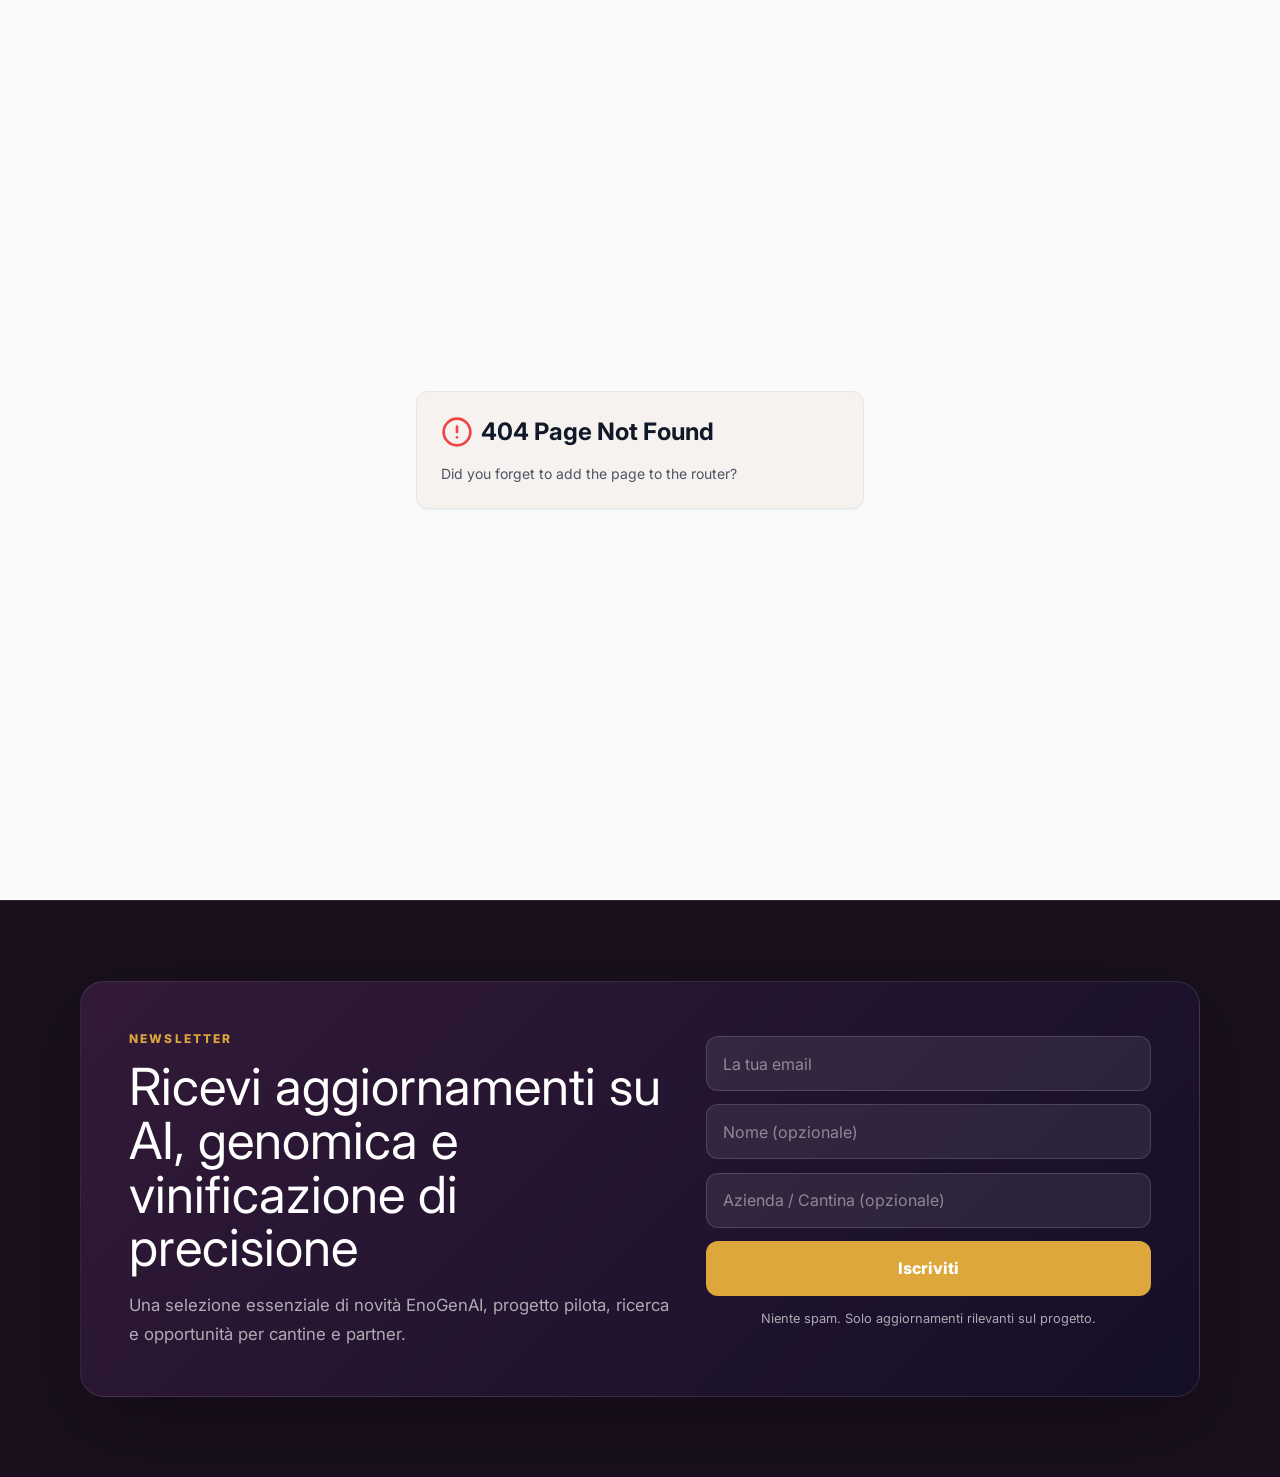
==== commit 715cccaf: "Add newsletter signup form" ====
--- a/index.html
+++ b/index.html
@@ -7,6 +7,8 @@
     <title>EnoGenAI — Vinificazione di Precisione attraverso AI e Genomica</title>
     <meta name="description" content="EnoGenAI rivoluziona la vinificazione con Intelligenza Artificiale e Genomica. Dalla scoperta del DNA del terroir alla produzione del lievito perfetto: TANNINO, YEAST, SENSORIAL, FERMENTUM." />
     <meta name="keywords" content="EnoGenAI, vinificazione di precisione, genomica, lieviti autoctoni, intelligenza artificiale, AI enologia, fermentazione digitale" />
+    <meta name="google-site-verification" content="kIShwJAQwgbosC6vYOx8HzUkcHX1LorZ8YaqeGDBUuw" />
+    <link rel="canonical" href="https://enogenai.com/" />
     <meta property="og:title" content="EnoGenAI — La Scienza che trasforma il terroir in eccellenza" />
     <meta property="og:description" content="Piattaforma AI e Genomica per la vinificazione di precisione. Quattro moduli sinergici: TANNINO, YEAST, SENSORIAL, FERMENTUM." />
     <meta property="og:image" content="https://enogenai.com/assets/hero-vineyard-CEKb0NSz.png" />
@@ -17,8 +19,17 @@
     <link href="https://fonts.googleapis.com/css2?family=Architects+Daughter&family=DM+Sans:ital,opsz,wght@0,9..40,100..1000;1,9..40,100..1000&family=Fira+Code:wght@300..700&family=Geist+Mono:wght@100..900&family=Geist:wght@100..900&family=IBM+Plex+Mono:ital,wght@0,100;0,200;0,300;0,400;0,500;0,600;0,700;1,100;1,200;1,300;1,400;1,500;1,600;1,700&family=IBM+Plex+Sans:ital,wght@0,100..700;1,100..700&family=Inter:ital,opsz,wght@0,14..32,100..900;1,14..32,100..900&family=JetBrains+Mono:ital,wght@0,100..800;1,100..800&family=Libre+Baskerville:ital,wght@0,400;0,700;1,400&family=Lora:ital,wght@0,400..700;1,400..700&family=Merriweather:ital,opsz,wght@0,18..144,300..900;1,18..144,300..900&family=Montserrat:ital,wght@0,100..900;1,100..900&family=Open+Sans:ital,wght@0,300..800;1,300..800&family=Outfit:wght@100..900&family=Oxanium:wght@200..800&family=Playfair+Display:ital,wght@0,400..900;1,400..900&family=Plus+Jakarta+Sans:ital,wght@0,200..800;1,200..800&family=Poppins:ital,wght@0,100;0,200;0,300;0,400;0,500;0,600;0,700;0,800;0,900;1,100;1,200;1,300;1,400;1,500;1,600;1,700;1,800;1,900&family=Roboto+Mono:ital,wght@0,100..700;1,100..700&family=Roboto:ital,wght@0,100..900;1,100..900&family=Source+Code+Pro:ital,wght@0,200..900;1,200..900&family=Source+Serif+4:ital,opsz,wght@0,8..60,200..900;1,8..60,200..900&family=Space+Grotesk:wght@300..700&family=Space+Mono:ital,wght@0,400;0,700;1,400;1,700&display=swap" rel="stylesheet">
     <script type="module" crossorigin src="/assets/index-mVvK6qws.js"></script>
     <link rel="stylesheet" crossorigin href="/assets/index-KKR8ooeN.css">
+    <script defer src="/newsletter.js"></script>
   </head>
   <body>
+    <form name="contact" method="POST" data-netlify="true" netlify-honeypot="bot-field" hidden>
+      <input type="hidden" name="form-name" value="contact" />
+      <input name="name" />
+      <input name="email" type="email" />
+      <input name="company" />
+      <textarea name="message"></textarea>
+      <input name="bot-field" />
+    </form>
     <div id="root"></div>
   </body>
 </html>
